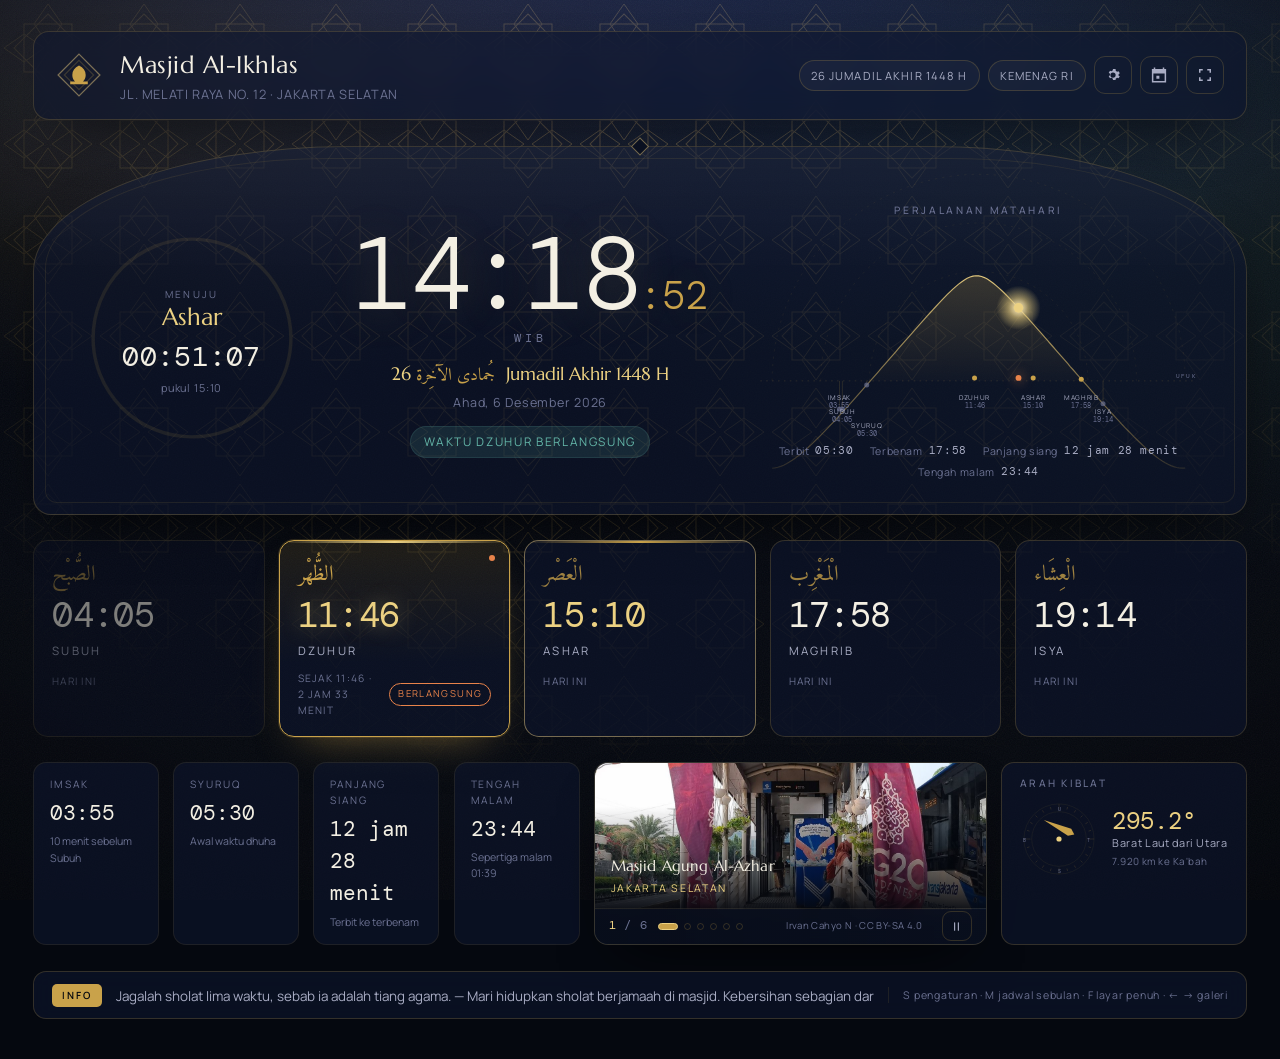
==== index.html @ bfbfed50 "Tambah galeri foto masjid pada dashboard jadwal sholat Galeri slider berjalan sendiri, memakai enam " ====
<!DOCTYPE html>
<html lang="id" data-theme="night">
<head>
<meta charset="UTF-8">
<meta name="viewport" content="width=device-width, initial-scale=1">
<meta name="description" content="Dashboard jadwal sholat masjid dengan hisab astronomi, kalender Hijriah, arah kiblat, dan mode kiosk.">
<meta name="theme-color" content="#080d1c">
<title>Jadwal Sholat — Masjid Al-Ikhlas</title>

<link rel="preconnect" href="https://fonts.googleapis.com">
<link rel="preconnect" href="https://fonts.gstatic.com" crossorigin>
<link href="https://fonts.googleapis.com/css2?family=Marcellus&family=Manrope:wght@300;400;500;600;700&family=DM+Mono:wght@300;400;500&family=Amiri:wght@400;700&display=swap" rel="stylesheet">

<link rel="stylesheet" href="styles.css">
<link rel="icon" href="data:image/svg+xml,%3Csvg xmlns='http://www.w3.org/2000/svg' viewBox='0 0 32 32'%3E%3Ctext y='26' font-size='26'%3E%F0%9F%95%8C%3C/text%3E%3C/svg%3E">
</head>
<body>

<!-- ============================ LATAR: filigri girih ============================ -->
<div class="atmos" aria-hidden="true">
  <svg class="atmos__lattice" xmlns="http://www.w3.org/2000/svg">
    <defs>
      <pattern id="girih" width="96" height="96" patternUnits="userSpaceOnUse">
        <g fill="none" stroke="currentColor" stroke-width="1">
          <rect x="24" y="24" width="48" height="48"/>
          <rect x="24" y="24" width="48" height="48" transform="rotate(45 48 48)"/>
          <path d="M48 4 62 24 48 44 34 24Z"/>
          <path d="M48 52 62 72 48 92 34 72Z"/>
          <path d="M4 48 24 34 44 48 24 62Z"/>
          <path d="M52 48 72 34 92 48 72 62Z"/>
        </g>
      </pattern>
      <radialGradient id="atmosFade" cx="50%" cy="18%" r="72%">
        <stop offset="0%" stop-color="#fff" stop-opacity=".85"/>
        <stop offset="100%" stop-color="#fff" stop-opacity="0"/>
      </radialGradient>
      <mask id="atmosMask">
        <rect width="100%" height="100%" fill="url(#atmosFade)"/>
      </mask>
    </defs>
    <rect width="100%" height="100%" fill="url(#girih)" mask="url(#atmosMask)"/>
  </svg>
  <div class="atmos__aurora"></div>
  <div class="atmos__grain"></div>
  <div class="atmos__vignette"></div>
</div>

<div class="shell">

  <!-- ================================ MASTHEAD ================================ -->
  <header class="masthead reveal" style="--d:0">
    <div class="masthead__mark">
      <svg viewBox="0 0 44 44" class="mark" aria-hidden="true">
        <path class="mark__ring" d="M22 2 42 22 22 42 2 22Z"/>
        <path class="mark__ring mark__ring--in" d="M22 8 36 22 22 36 8 22Z"/>
        <path class="mark__dome" d="M22 13c-4.2 2.1-6.4 5.2-6.4 8.9 0 2.6 1 4.7 2.6 6.3h7.6c1.6-1.6 2.6-3.7 2.6-6.3 0-3.7-2.2-6.8-6.4-8.9Zm-8.4 15.2h16.8v2.6H13.6Z"/>
      </svg>
    </div>
    <div class="masthead__id">
      <h1 class="masthead__name" data-mosque-name>Masjid Al-Ikhlas</h1>
      <p class="masthead__addr" data-mosque-address>Jl. Melati Raya No. 12 · Jakarta Selatan</p>
    </div>
    <div class="masthead__meta">
      <span class="chip chip--soft" data-hijri-chip>—</span>
      <span class="chip chip--soft" data-method-chip>Kemenag RI</span>
      <button class="iconbtn" type="button" data-open-settings title="Pengaturan (S)" aria-label="Buka pengaturan">
        <svg viewBox="0 0 24 24" aria-hidden="true"><path d="M12 15.5A3.5 3.5 0 1 1 15.5 12 3.5 3.5 0 0 1 12 15.5Zm7.4-2.6.1-.9-.1-.9 1.7-1.3-1.7-2.9-2 .8a7.4 7.4 0 0 0-1.6-.9L15.4 4h-3.4l-.4 2.1a7.4 7.4 0 0 0-1.6.9l-2-.8-1.7 2.9L8 10.4l-.1.9.1.9-1.7 1.3 1.7 2.9 2-.8c.5.4 1 .7 1.6.9l.4 2.1h3.4l.4-2.1c.6-.2 1.1-.5 1.6-.9l2 .8 1.7-2.9Z"/></svg>
      </button>
      <button class="iconbtn" type="button" data-open-monthly title="Jadwal sebulan (M)" aria-label="Buka jadwal sebulan">
        <svg viewBox="0 0 24 24" aria-hidden="true"><path d="M7 2v2h10V2h2v2h2.5v18H2.5V4H5V2Zm12.5 8h-15v10h15Zm-11 3h4v4h-4Z"/></svg>
      </button>
      <button class="iconbtn" type="button" data-toggle-fullscreen title="Layar penuh (F)" aria-label="Mode layar penuh">
        <svg viewBox="0 0 24 24" aria-hidden="true"><path d="M4 9V4h5v2H6v3Zm11-5h5v5h-2V6h-3ZM4 15h2v3h3v2H4Zm14 0h2v5h-5v-2h3Z"/></svg>
      </button>
    </div>
  </header>

  <!-- ================================== HERO ================================== -->
  <section class="hero reveal" style="--d:1">
    <div class="mihrab">

      <!-- Kiri: hitung mundur -->
      <div class="hero__count">
        <div class="ring" data-ring-wrap>
          <svg class="ring__svg" viewBox="0 0 200 200" aria-hidden="true">
            <defs>
              <linearGradient id="ringGold" x1="0" y1="0" x2="1" y2="1">
                <stop offset="0%" stop-color="var(--gold-2)"/>
                <stop offset="55%" stop-color="var(--gold-1)"/>
                <stop offset="100%" stop-color="var(--gold-3)"/>
              </linearGradient>
            </defs>
            <circle class="ring__track" cx="100" cy="100" r="86"/>
            <circle class="ring__progress" data-ring cx="100" cy="100" r="86"/>
          </svg>
          <div class="ring__inner">
            <span class="ring__label">Menuju</span>
            <span class="ring__prayer" data-next-name>—</span>
            <span class="ring__count" data-countdown>--:--:--</span>
            <span class="ring__at" data-next-at>pukul --:--</span>
          </div>
        </div>
      </div>

      <!-- Tengah: jam & tanggal -->
      <div class="hero__clock">
        <div class="clock" data-clock>--:--<span class="clock__sec" data-clock-sec>:--</span></div>
        <div class="clock__ampm" data-clock-ampm>WIB</div>
        <div class="dateline">
          <p class="dateline__hijri"><span data-hijri-ar>—</span> <span data-hijri>—</span></p>
          <p class="dateline__greg" data-greg>—</p>
        </div>
        <p class="hero__status" data-status>—</p>
      </div>

      <!-- Kanan: busur matahari -->
      <div class="hero__arc">
        <h2 class="arc__title">Perjalanan Matahari</h2>
        <svg class="arc" viewBox="0 0 620 290" data-arc role="img" aria-label="Busur perjalanan matahari hari ini">
          <defs>
            <linearGradient id="dayFill" x1="0" y1="1" x2="0" y2="0">
              <stop offset="0%" stop-color="var(--gold-1)" stop-opacity=".02"/>
              <stop offset="100%" stop-color="var(--gold-1)" stop-opacity=".22"/>
            </linearGradient>
            <linearGradient id="arcStroke" x1="0" y1="0" x2="1" y2="0">
              <stop offset="0%" stop-color="var(--gold-1)" stop-opacity=".15"/>
              <stop offset="50%" stop-color="var(--gold-2)" stop-opacity=".95"/>
              <stop offset="100%" stop-color="var(--gold-1)" stop-opacity=".15"/>
            </linearGradient>
            <radialGradient id="sunGlow">
              <stop offset="0%" stop-color="#fff6de" stop-opacity="1"/>
              <stop offset="45%" stop-color="var(--gold-2)" stop-opacity=".55"/>
              <stop offset="100%" stop-color="var(--gold-2)" stop-opacity="0"/>
            </radialGradient>
          </defs>

          <!-- cincin bantu langit -->
          <g class="arc__grid">
            <path d="M30 214 A280 280 0 0 1 590 214" />
            <path d="M96 214 A214 214 0 0 1 524 214" />
            <path d="M162 214 A148 148 0 0 1 458 214" />
          </g>

          <!-- bidang siang -->
          <path class="arc__dayarea" data-arc-area d="" />
          <path class="arc__line" data-arc-line d="" />

          <!-- garis ufuk: y=214 harus sama dengan HORIZON di app.js -->
          <line class="arc__horizon" x1="14" y1="214" x2="606" y2="214"/>
          <text class="arc__horizon-label" x="606" y="210" text-anchor="end">UFUK</text>

          <!-- penanda waktu -->
          <g class="arc__marks" data-arc-marks></g>

          <!-- matahari -->
          <g class="arc__sun" data-arc-sun>
            <circle r="30" fill="url(#sunGlow)"/>
            <circle class="arc__sun-core" r="6.5"/>
          </g>
        </svg>
        <div class="arc__legend" data-arc-legend></div>
      </div>
    </div>
  </section>

  <!-- ============================ KARTU WAKTU SHOLAT ============================ -->
  <section class="board reveal" style="--d:2">
    <div class="board__grid" data-cards></div>
  </section>

  <!-- ============================== DERET SEKUNDER ============================== -->
  <section class="strip reveal" style="--d:3">
    <div class="strip__items" data-strip></div>

    <!-- ============================== GALERI SLIDER ============================== -->
    <div class="gallery" data-gallery aria-roledescription="carousel" aria-label="Galeri foto masjid">
      <div class="gallery__viewport" data-gallery-track></div>

      <button class="gal-nav gal-nav--prev" type="button" data-gallery-prev aria-label="Foto sebelumnya">
        <svg viewBox="0 0 24 24" aria-hidden="true"><path d="M15 5 8 12l7 7" fill="none" stroke="currentColor" stroke-width="1.7" stroke-linecap="round" stroke-linejoin="round"/></svg>
      </button>
      <button class="gal-nav gal-nav--next" type="button" data-gallery-next aria-label="Foto berikutnya">
        <svg viewBox="0 0 24 24" aria-hidden="true"><path d="M9 5l7 7-7 7" fill="none" stroke="currentColor" stroke-width="1.7" stroke-linecap="round" stroke-linejoin="round"/></svg>
      </button>

      <div class="gallery__bar">
        <span class="gallery__count"><b data-gallery-index>1</b> / <span data-gallery-total>6</span></span>
        <div class="gallery__dots" data-gallery-dots role="tablist" aria-label="Pilih foto"></div>
        <span class="gallery__credit" data-gallery-credit hidden></span>
        <button class="gal-pause" type="button" data-gallery-toggle aria-label="Jeda tayangan" aria-pressed="false">
          <svg class="gal-pause__pause" viewBox="0 0 24 24" aria-hidden="true"><path d="M9 6v12M15 6v12" fill="none" stroke="currentColor" stroke-width="1.8" stroke-linecap="round"/></svg>
          <svg class="gal-pause__play" viewBox="0 0 24 24" aria-hidden="true"><path d="M8 5.5v13l10-6.5Z" fill="currentColor"/></svg>
        </button>
      </div>
    </div>

    <div class="qibla" data-qibla-card>
      <h2 class="qibla__title">Arah Kiblat</h2>
      <div class="qibla__body">
        <svg class="qibla__dial" viewBox="0 0 120 120" data-qibla-dial role="img" aria-label="Dial arah kiblat">
          <circle class="qibla__ring" cx="60" cy="60" r="54"/>
          <circle class="qibla__ring qibla__ring--in" cx="60" cy="60" r="42"/>
          <g class="qibla__ticks" data-qibla-ticks></g>
          <text class="qibla__n" x="60" y="17">U</text>
          <text class="qibla__s" x="60" y="112">S</text>
          <text class="qibla__w" x="7" y="64">B</text>
          <text class="qibla__e" x="106" y="64">T</text>
          <g class="qibla__needle" data-qibla-needle>
            <path d="M60 16 66 60 60 68 54 60Z"/>
          </g>
          <circle class="qibla__hub" cx="60" cy="60" r="4"/>
        </svg>
        <div class="qibla__read">
          <span class="qibla__deg" data-qibla-deg>—</span>
          <span class="qibla__dir" data-qibla-dir>—</span>
          <span class="qibla__dist" data-qibla-dist>—</span>
        </div>
      </div>
    </div>
  </section>

  <!-- ================================== TICKER ================================== -->
  <footer class="ticker reveal" style="--d:4">
    <div class="ticker__badge" data-ticker-badge>INFO</div>
    <div class="ticker__viewport">
      <div class="ticker__track" data-ticker-track><span data-ticker-text></span></div>
    </div>
    <div class="ticker__hint">S pengaturan · M jadwal sebulan · F layar penuh · ← → galeri</div>
  </footer>
</div>

<!-- ============================ LAPISAN WAKTU ADZAN ============================ -->
<div class="adhan" data-adhan hidden>
  <div class="adhan__card">
    <p class="adhan__kicker">Telah masuk waktu</p>
    <p class="adhan__ar" data-adhan-ar>—</p>
    <p class="adhan__name" data-adhan-name>—</p>
    <p class="adhan__time" data-adhan-time>—</p>
    <p class="adhan__call">Marilah menunaikan sholat</p>
    <button class="btn btn--gold" type="button" data-adhan-close>Sudah siap</button>
  </div>
</div>

<!-- =============================== MODAL PENGATURAN =============================== -->
<div class="modal" data-modal-settings hidden>
  <div class="modal__scrim" data-close-settings></div>
  <div class="modal__panel" role="dialog" aria-modal="true" aria-labelledby="setTitle">
    <header class="modal__head">
      <h2 id="setTitle">Pengaturan Dashboard</h2>
      <button class="iconbtn" type="button" data-close-settings aria-label="Tutup">&times;</button>
    </header>

    <div class="modal__body">
      <fieldset class="field-group">
        <legend>Identitas Masjid</legend>
        <label class="field">
          <span>Nama masjid</span>
          <input type="text" data-in="name" placeholder="Masjid Al-Ikhlas">
        </label>
        <label class="field">
          <span>Alamat / keterangan</span>
          <input type="text" data-in="address" placeholder="Jl. Melati Raya No. 12 · Jakarta Selatan">
        </label>
        <label class="field">
          <span>Teks berjalan</span>
          <textarea data-in="ticker" rows="2" placeholder="Pengumuman untuk jamaah…"></textarea>
        </label>
      </fieldset>

      <fieldset class="field-group">
        <legend>Lokasi &amp; Waktu</legend>
        <label class="field">
          <span>Kota terdekat</span>
          <select data-in="city"></select>
        </label>
        <div class="field-row">
          <label class="field">
            <span>Lintang</span>
            <input type="number" step="0.0001" data-in="lat">
          </label>
          <label class="field">
            <span>Bujur</span>
            <input type="number" step="0.0001" data-in="lng">
          </label>
        </div>
        <div class="field-row">
          <label class="field">
            <span>Zona waktu</span>
            <select data-in="tzMode">
              <option value="auto">Otomatis (perangkat)</option>
              <option value="manual">Manual (UTC)</option>
            </select>
          </label>
          <label class="field">
            <span>UTC offset</span>
            <input type="number" step="0.5" min="-12" max="14" data-in="tzOffset">
          </label>
        </div>
      </fieldset>

      <fieldset class="field-group">
        <legend>Metode Hisab</legend>
        <label class="field">
          <span>Kriteria sudut Subuh / Isya</span>
          <select data-in="method"></select>
        </label>
        <p class="field__note" data-method-note>—</p>
        <div class="field-row">
          <label class="field">
            <span>Mazhab Ashar</span>
            <select data-in="asr">
              <option value="standard">Standar (Syafi'i, Maliki, Hambali)</option>
              <option value="hanafi">Hanafi</option>
            </select>
          </label>
          <label class="field">
            <span>Lintang tinggi</span>
            <select data-in="highLat"></select>
          </label>
        </div>
      </fieldset>

      <fieldset class="field-group">
        <legend>Penyesuaian Ihtiyati (menit)</legend>
        <p class="field__note">Koreksi halus agar cocok dengan jadwal masjid setempat. Boleh minus.</p>
        <div class="tune-grid" data-tune-grid></div>
      </fieldset>

      <fieldset class="field-group">
        <legend>Tampilan</legend>
        <div class="field-row">
          <label class="field">
            <span>Format jam</span>
            <select data-in="clockFormat">
              <option value="24">24 jam</option>
              <option value="12">12 jam</option>
            </select>
          </label>
          <label class="field">
            <span>Nuansa warna</span>
            <select data-in="theme">
              <option value="night">Malam mihrab</option>
              <option value="dawn">Fajar</option>
              <option value="emerald">Zamrud</option>
            </select>
          </label>
        </div>
        <label class="switch">
          <input type="checkbox" data-in="adhanSound">
          <span class="switch__track"><span class="switch__dot"></span></span>
          <span class="switch__text">Bunyi penanda waktu sholat</span>
        </label>
        <label class="switch">
          <input type="checkbox" data-in="adhanOverlay">
          <span class="switch__track"><span class="switch__dot"></span></span>
          <span class="switch__text">Tampilkan layar penuh saat masuk waktu</span>
        </label>
      </fieldset>

      <fieldset class="field-group">
        <legend>Galeri Foto</legend>
        <p class="field__note">Foto berjalan otomatis di bawah jadwal. Isi daftar dengan satu alamat gambar per baris.</p>
        <label class="switch">
          <input type="checkbox" data-in="galleryOn">
          <span class="switch__track"><span class="switch__dot"></span></span>
          <span class="switch__text">Tampilkan galeri foto</span>
        </label>
        <div class="field-row">
          <label class="field">
            <span>Jeda antar foto (detik)</span>
            <input type="number" step="1" min="3" max="120" data-in="galleryInterval">
          </label>
          <label class="field">
            <span>Tinggi galeri</span>
            <select data-in="galleryHeight">
              <option value="compact">Ringkas</option>
              <option value="medium">Sedang</option>
              <option value="tall">Tinggi</option>
            </select>
          </label>
        </div>
        <label class="field">
          <span>Daftar foto (satu alamat per baris)</span>
          <textarea data-in="galleryList" rows="4" spellcheck="false"
                    placeholder="assets/galeri/Masjid_Agung_Al-Azhar_Front.jpg&#10;https://situs-masjid.example/foto/kegiatan.jpg"></textarea>
        </label>
        <p class="field__note" data-gallery-note>—</p>
      </fieldset>
    </div>

    <footer class="modal__foot">
      <button class="btn btn--ghost" type="button" data-reset>Kembalikan bawaan</button>
      <div class="modal__foot-right">
        <button class="btn btn--ghost" type="button" data-close-settings>Batal</button>
        <button class="btn btn--gold" type="button" data-save>Simpan</button>
      </div>
    </footer>
  </div>
</div>

<!-- ============================== MODAL JADWAL SEBULAN ============================== -->
<div class="modal" data-modal-monthly hidden>
  <div class="modal__scrim" data-close-monthly></div>
  <div class="modal__panel modal__panel--wide" role="dialog" aria-modal="true" aria-labelledby="monTitle">
    <header class="modal__head">
      <div>
        <h2 id="monTitle">Jadwal Sebulan</h2>
        <p class="modal__sub" data-monthly-sub>—</p>
      </div>
      <div class="modal__head-right">
        <button class="iconbtn" type="button" data-month-prev aria-label="Bulan sebelumnya">&#8249;</button>
        <button class="iconbtn" type="button" data-month-next aria-label="Bulan berikutnya">&#8250;</button>
        <button class="btn btn--ghost" type="button" data-print>Cetak</button>
        <button class="iconbtn" type="button" data-close-monthly aria-label="Tutup">&times;</button>
      </div>
    </header>
    <div class="modal__body">
      <table class="table">
        <thead>
          <tr>
            <th class="table__date">Tanggal</th>
            <th>Hijriah</th>
            <th>Imsak</th><th>Subuh</th><th>Syuruq</th>
            <th>Dzuhur</th><th>Ashar</th><th>Maghrib</th><th>Isya</th>
          </tr>
        </thead>
        <tbody data-monthly-body></tbody>
      </table>
    </div>
  </div>
</div>

<div class="toast" data-toast hidden></div>

<script src="prayer-times.js"></script>
<script src="app.js"></script>
</body>
</html>
---- styles.css ----
/* ==========================================================================
   Jadwal Sholat Masjid — "Mihrab" dashboard
   Nuansa: malam indigo, filigri girih, bingkai kuningan.
   ========================================================================== */

/* ------------------------------- token & tema ------------------------------ */
/* Nilai warna sesungguhnya ditetapkan per tema di bawah (html[data-theme]). */

html[data-theme="night"] {
  --bg-0: #05080f;
  --bg-1: #0a1020;
  --bg-2: #101a33;
  --bg-3: #16224a;
  --panel: rgba(14, 22, 46, .62);
  --panel-solid: #0c1428;
  --line: rgba(201, 162, 74, .22);
  --line-soft: rgba(201, 162, 74, .11);
  --line-strong: rgba(236, 205, 130, .48);
  --txt-1: #f3efe3;
  --txt-2: #a9adc4;
  --txt-3: #6c7292;
  --gold-1: #c9a24a;
  --gold-2: #ecd182;
  --gold-3: #8d6f2c;
  --accent: #64b6a8;
  --accent-soft: rgba(100, 182, 168, .14);
  --live: #e8834a;
  --shadow: 0 26px 60px -28px rgba(0, 0, 0, .9);
  --lattice-op: .5;
  --aurora: radial-gradient(120% 80% at 50% -10%, rgba(72, 96, 190, .34), transparent 62%),
            radial-gradient(80% 60% at 12% 8%, rgba(201, 162, 74, .12), transparent 60%),
            radial-gradient(90% 70% at 92% 22%, rgba(100, 182, 168, .10), transparent 60%);
}

html[data-theme="dawn"] {
  --bg-0: #f7f1e6;
  --bg-1: #fdf8ef;
  --bg-2: #f3e7d4;
  --bg-3: #eadcc4;
  --panel: rgba(255, 252, 245, .74);
  --panel-solid: #fffaf1;
  --line: rgba(146, 106, 42, .26);
  --line-soft: rgba(146, 106, 42, .14);
  --line-strong: rgba(146, 106, 42, .5);
  --txt-1: #3a2a18;
  --txt-2: #6f5c42;
  --txt-3: #9a866a;
  --gold-1: #a9762a;
  --gold-2: #c99b46;
  --gold-3: #7d5416;
  --accent: #2f7d6d;
  --accent-soft: rgba(47, 125, 109, .12);
  --live: #c2542a;
  --shadow: 0 24px 50px -30px rgba(90, 62, 22, .5);
  --lattice-op: .34;
  --aurora: radial-gradient(120% 80% at 50% -10%, rgba(240, 200, 130, .5), transparent 62%),
            radial-gradient(80% 60% at 10% 6%, rgba(169, 118, 42, .14), transparent 60%),
            radial-gradient(90% 70% at 92% 20%, rgba(47, 125, 109, .10), transparent 60%);
}

html[data-theme="emerald"] {
  --bg-0: #04120e;
  --bg-1: #061a15;
  --bg-2: #0a2620;
  --bg-3: #0f3329;
  --panel: rgba(8, 32, 26, .62);
  --panel-solid: #07211a;
  --line: rgba(200, 168, 90, .24);
  --line-soft: rgba(200, 168, 90, .12);
  --line-strong: rgba(226, 198, 124, .5);
  --txt-1: #eef3e8;
  --txt-2: #a2b8ab;
  --txt-3: #6a8579;
  --gold-1: #c8a85a;
  --gold-2: #e6cb8b;
  --gold-3: #8c7130;
  --accent: #7fc9a6;
  --accent-soft: rgba(127, 201, 166, .14);
  --live: #e0975a;
  --shadow: 0 26px 60px -28px rgba(0, 0, 0, .9);
  --lattice-op: .5;
  --aurora: radial-gradient(120% 80% at 50% -10%, rgba(30, 120, 96, .34), transparent 62%),
            radial-gradient(80% 60% at 12% 8%, rgba(200, 168, 90, .12), transparent 60%),
            radial-gradient(90% 70% at 92% 22%, rgba(127, 201, 166, .10), transparent 60%);
}

:root {
  --display: "Marcellus", "Times New Roman", serif;
  --body: "Manrope", system-ui, sans-serif;
  --mono: "DM Mono", ui-monospace, monospace;
  --arabic: "Amiri", "Traditional Arabic", serif;
  --arch: 26% 26% 18px 18px / 34% 34% 18px 18px;
  --ease: cubic-bezier(.22, .8, .2, 1);
}

/* Atribut presentasi SVG tidak bisa memakai var(); jadi stop gradien
   didefinisikan lewat CSS agar ikut berganti saat tema berubah. */
#ringGold stop:nth-of-type(1) { stop-color: var(--gold-2); }
#ringGold stop:nth-of-type(2) { stop-color: var(--gold-1); }
#ringGold stop:nth-of-type(3) { stop-color: var(--gold-3); }
#dayFill stop:nth-of-type(1) { stop-color: var(--gold-1); stop-opacity: .02; }
#dayFill stop:nth-of-type(2) { stop-color: var(--gold-1); stop-opacity: .22; }
#arcStroke stop:nth-of-type(1) { stop-color: var(--gold-1); stop-opacity: .15; }
#arcStroke stop:nth-of-type(2) { stop-color: var(--gold-2); stop-opacity: .95; }
#arcStroke stop:nth-of-type(3) { stop-color: var(--gold-1); stop-opacity: .15; }
#sunGlow stop:nth-of-type(1) { stop-color: #fff6de; stop-opacity: 1; }
#sunGlow stop:nth-of-type(2) { stop-color: var(--gold-2); stop-opacity: .55; }
#sunGlow stop:nth-of-type(3) { stop-color: var(--gold-2); stop-opacity: 0; }

/* ---------------------------------- dasar --------------------------------- */
*, *::before, *::after { box-sizing: border-box; }

/* Atribut hidden harus mengalahkan display pada .modal/.adhan. */
[hidden] { display: none !important; }

html, body { margin: 0; padding: 0; }

html { -webkit-text-size-adjust: 100%; }

body {
  min-height: 100vh;
  background: var(--bg-0);
  color: var(--txt-1);
  font-family: var(--body);
  font-size: 16px;
  line-height: 1.55;
  overflow-x: hidden;
  transition: background .6s var(--ease), color .6s var(--ease);
}

h1, h2, h3 { margin: 0; font-family: var(--display); font-weight: 400; letter-spacing: .01em; }
p { margin: 0; }
button { font: inherit; color: inherit; cursor: pointer; }
table { border-collapse: collapse; }
::selection { background: var(--gold-1); color: var(--bg-0); }

:focus-visible {
  outline: 2px solid var(--gold-2);
  outline-offset: 3px;
  border-radius: 4px;
}

/* ------------------------------- lapisan latar ------------------------------ */
.atmos { position: fixed; inset: 0; z-index: 0; pointer-events: none; overflow: hidden; }

.atmos__lattice {
  position: absolute; inset: 0; width: 100%; height: 100%;
  color: var(--gold-1);
  opacity: var(--lattice-op);
}

.atmos__aurora { position: absolute; inset: 0; background: var(--aurora); }

.atmos__grain {
  position: absolute; inset: -50%;
  opacity: .055;
  mix-blend-mode: overlay;
  background-image: url("data:image/svg+xml,%3Csvg xmlns='http://www.w3.org/2000/svg' width='180' height='180'%3E%3Cfilter id='n'%3E%3CfeTurbulence type='fractalNoise' baseFrequency='.85' numOctaves='3'/%3E%3C/filter%3E%3Crect width='180' height='180' filter='url(%23n)'/%3E%3C/svg%3E");
  animation: grain 8s steps(6) infinite;
}

.atmos__vignette {
  position: absolute; inset: 0;
  background: radial-gradient(130% 100% at 50% 40%, transparent 42%, rgba(0, 0, 0, .55) 100%);
}
html[data-theme="dawn"] .atmos__vignette {
  background: radial-gradient(130% 100% at 50% 40%, transparent 48%, rgba(120, 88, 40, .16) 100%);
}

@keyframes grain {
  0%, 100% { transform: translate(0, 0); }
  20% { transform: translate(-3%, 2%); }
  40% { transform: translate(2%, -3%); }
  60% { transform: translate(-2%, -2%); }
  80% { transform: translate(3%, 1%); }
}

/* ---------------------------------- kerangka -------------------------------- */
.shell {
  position: relative; z-index: 1;
  max-width: 1440px;
  margin: 0 auto;
  padding: clamp(18px, 2.4vw, 34px) clamp(16px, 2.6vw, 40px) 40px;
  display: flex; flex-direction: column;
  gap: clamp(18px, 2vw, 28px);
}

.reveal {
  opacity: 0;
  animation: rise .85s var(--ease) forwards;
  animation-delay: calc(var(--d, 0) * 110ms + 80ms);
}
@keyframes rise {
  from { opacity: 0; transform: translateY(16px); }
  to { opacity: 1; transform: none; }
}

/* --------------------------------- masthead -------------------------------- */
.masthead {
  display: grid;
  grid-template-columns: auto 1fr auto;
  align-items: center;
  gap: 18px;
  padding: 14px 22px;
  border: 1px solid var(--line);
  border-radius: 16px;
  background: var(--panel);
  backdrop-filter: blur(14px) saturate(1.2);
  box-shadow: var(--shadow);
}

.masthead__mark { display: grid; place-items: center; }

.mark { width: 46px; height: 46px; }
.mark__ring { fill: none; stroke: var(--line-strong); stroke-width: 1.2; }
.mark__ring--in { stroke: var(--line); }
.mark__dome { fill: var(--gold-1); }

.masthead__name {
  font-size: clamp(1.15rem, 1.9vw, 1.6rem);
  letter-spacing: .02em;
}
.masthead__addr {
  font-size: .8rem; color: var(--txt-3);
  letter-spacing: .05em; text-transform: uppercase;
  margin-top: 2px;
}
.masthead__meta { display: flex; align-items: center; gap: 8px; flex-wrap: wrap; justify-content: flex-end; }

.chip {
  font-size: .7rem; letter-spacing: .1em; text-transform: uppercase;
  padding: 6px 11px; border-radius: 999px;
  border: 1px solid var(--line); color: var(--txt-2);
  white-space: nowrap;
}
.chip--soft { background: rgba(255, 255, 255, .03); }
html[data-theme="dawn"] .chip--soft { background: rgba(120, 88, 40, .05); }

.iconbtn {
  width: 38px; height: 38px; display: grid; place-items: center;
  border: 1px solid var(--line); border-radius: 11px;
  background: transparent; color: var(--txt-2);
  transition: color .25s, border-color .25s, background .25s, transform .25s;
}
.iconbtn:hover { color: var(--gold-2); border-color: var(--line-strong); background: rgba(201, 162, 74, .08); transform: translateY(-1px); }
.iconbtn svg { width: 18px; height: 18px; fill: currentColor; }

/* ----------------------------------- hero ---------------------------------- */
.hero { position: relative; }

.mihrab {
  position: relative;
  border: 1px solid var(--line);
  border-radius: var(--arch);
  background:
    linear-gradient(180deg, rgba(255, 255, 255, .035), transparent 34%),
    var(--panel);
  backdrop-filter: blur(16px) saturate(1.25);
  box-shadow: var(--shadow);
  padding: clamp(34px, 4.4vw, 62px) clamp(20px, 3vw, 46px) clamp(26px, 2.6vw, 38px);
  display: grid;
  grid-template-columns: minmax(190px, .78fr) minmax(260px, 1.24fr) minmax(320px, 1.5fr);
  gap: clamp(20px, 2.4vw, 40px);
  align-items: center;
}

/* bingkai dalam: garis lengkung kedua khas mihrab */
.mihrab::before {
  content: "";
  position: absolute; inset: 11px;
  border: 1px solid var(--line-soft);
  border-radius: 24% 24% 12px 12px / 32% 32% 12px 12px;
  pointer-events: none;
}

/* keystone di puncak lengkung */
.mihrab::after {
  content: "";
  position: absolute; top: -7px; left: 50%; transform: translateX(-50%) rotate(45deg);
  width: 13px; height: 13px;
  background: var(--bg-1);
  border: 1px solid var(--line-strong);
}
html[data-theme="dawn"] .mihrab::after { background: var(--bg-1); }

/* ------------------------------- cincin hitung mundur ------------------------ */
.hero__count { display: grid; place-items: center; }

.ring { position: relative; width: min(230px, 100%); aspect-ratio: 1; }

.ring__svg { width: 100%; height: 100%; transform: rotate(-90deg); }

.ring__track { fill: none; stroke: var(--line-soft); stroke-width: 3; }

.ring__progress {
  fill: none;
  stroke: url(#ringGold);
  stroke-width: 4;
  stroke-linecap: round;
  stroke-dasharray: 540.35;
  stroke-dashoffset: 540.35;
  filter: drop-shadow(0 0 7px rgba(201, 162, 74, .5));
  transition: stroke-dashoffset .9s var(--ease);
}

.ring__inner {
  position: absolute; inset: 0;
  display: flex; flex-direction: column; align-items: center; justify-content: center;
  gap: 1px; text-align: center; padding: 26%;
}
.ring__label {
  font-size: .62rem; letter-spacing: .22em; text-transform: uppercase; color: var(--txt-3);
}
.ring__prayer {
  font-family: var(--display);
  font-size: clamp(1.15rem, 1.9vw, 1.5rem);
  color: var(--gold-2);
  line-height: 1.15;
}
.ring__count {
  font-family: var(--mono);
  font-size: clamp(1.3rem, 2.3vw, 1.75rem);
  font-variant-numeric: tabular-nums;
  letter-spacing: .01em;
  margin-top: 3px;
}
.ring__at { font-size: .68rem; color: var(--txt-3); letter-spacing: .08em; }

/* --------------------------------- jam besar -------------------------------- */
.hero__clock { text-align: center; }

.clock {
  font-family: var(--mono);
  font-weight: 300;
  font-size: clamp(3.1rem, 8.2vw, 6.4rem);
  line-height: .96;
  letter-spacing: -.035em;
  font-variant-numeric: tabular-nums;
  text-shadow: 0 0 44px rgba(201, 162, 74, .22);
}
.clock__sec { font-size: .38em; color: var(--gold-1); letter-spacing: 0; }
.clock__ampm {
  font-family: var(--mono);
  font-size: .72rem; letter-spacing: .34em; text-transform: uppercase;
  color: var(--txt-3); margin-top: 6px;
}

.dateline { margin-top: 14px; }
.dateline__hijri {
  font-family: var(--display);
  font-size: clamp(.92rem, 1.5vw, 1.1rem);
  color: var(--gold-2);
}
.dateline__hijri span[data-hijri-ar] {
  font-family: var(--arabic);
  color: var(--gold-1);
  margin-right: 6px;
}
.dateline__greg { font-size: .78rem; color: var(--txt-3); letter-spacing: .06em; margin-top: 3px; }

.hero__status {
  display: inline-block;
  margin-top: 14px;
  font-size: .74rem; letter-spacing: .14em; text-transform: uppercase;
  color: var(--accent);
  border: 1px solid var(--accent-soft);
  background: var(--accent-soft);
  padding: 6px 13px; border-radius: 999px;
}

/* -------------------------------- busur matahari ---------------------------- */
.hero__arc { min-width: 0; }

.arc__title {
  font-size: .64rem; letter-spacing: .26em; text-transform: uppercase;
  color: var(--txt-3); font-family: var(--body); font-weight: 500;
  text-align: center; margin-bottom: 4px;
}

.arc { width: 100%; height: auto; display: block; overflow: visible; }

.arc__grid path { fill: none; stroke: var(--line-soft); stroke-width: 1; stroke-dasharray: 3 7; }

.arc__dayarea { fill: url(#dayFill); stroke: none; }
.arc__line { fill: none; stroke: url(#arcStroke); stroke-width: 1.6; }

.arc__horizon { stroke: var(--line); stroke-width: 1; stroke-dasharray: 2 6; }
.arc__horizon-label {
  fill: var(--txt-3); font-family: var(--mono); font-size: 8px; letter-spacing: .22em;
}

.arc__sun-core { fill: var(--gold-2); filter: drop-shadow(0 0 6px rgba(236, 209, 130, .95)); }
.arc__sun { transition: transform .9s var(--ease); }

.arc-mark__dot { fill: var(--gold-1); }
.arc-mark__dot--below { fill: var(--txt-3); opacity: .7; }
.arc-mark__stem { stroke: var(--line); stroke-width: 1; }
.arc-mark__label {
  fill: var(--txt-2); font-family: var(--body); font-size: 9px;
  letter-spacing: .1em; text-transform: uppercase;
}
.arc-mark__time { fill: var(--txt-3); font-family: var(--mono); font-size: 9px; }
.arc-mark--now .arc-mark__dot { fill: var(--live); }
.arc-mark--now .arc-mark__label { fill: var(--live); }

.arc__legend {
  display: flex; flex-wrap: wrap; justify-content: center;
  gap: 5px 16px; margin-top: 6px;
}
.arc__legend span {
  font-size: .66rem; color: var(--txt-3); letter-spacing: .06em;
  display: inline-flex; align-items: center; gap: 6px;
}
.arc__legend b {
  font-family: var(--mono); font-weight: 400; color: var(--txt-2);
}

/* ------------------------------ kartu waktu sholat -------------------------- */
.board__grid {
  display: grid;
  grid-template-columns: repeat(5, 1fr);
  gap: clamp(10px, 1.1vw, 16px);
}

.card {
  position: relative;
  overflow: hidden;
  border: 1px solid var(--line);
  border-radius: 15px;
  background: var(--panel);
  backdrop-filter: blur(12px);
  padding: 20px 18px 17px;
  display: flex; flex-direction: column; gap: 9px;
  transition: transform .35s var(--ease), border-color .35s, box-shadow .35s, background .35s;
}
.card::before {
  content: "";
  position: absolute; top: 0; left: 0; right: 0; height: 2px;
  background: linear-gradient(90deg, transparent, var(--gold-1), transparent);
  transform: scaleX(0); transform-origin: center;
  transition: transform .5s var(--ease);
}
.card:hover { transform: translateY(-3px); border-color: var(--line-strong); }

.card__arabic {
  font-family: var(--arabic);
  font-size: 1.35rem; color: var(--gold-1); opacity: .78;
  line-height: 1.3;
}
.card__time {
  font-family: var(--mono);
  font-size: clamp(1.6rem, 2.7vw, 2.3rem);
  font-variant-numeric: tabular-nums;
  letter-spacing: -.02em; line-height: 1;
}
.card__name {
  font-size: .72rem; letter-spacing: .19em; text-transform: uppercase;
  color: var(--txt-2);
}
.card__foot {
  display: flex; align-items: center; justify-content: space-between;
  gap: 8px; margin-top: 2px;
  font-size: .64rem; letter-spacing: .12em; text-transform: uppercase;
  color: var(--txt-3);
}
.card__tag {
  border: 1px solid currentColor; border-radius: 999px;
  padding: 3px 8px; font-size: .6rem; letter-spacing: .14em;
  opacity: 0; transition: opacity .35s;
}

.card--past { opacity: .5; }
.card--next { border-color: var(--line-strong); }
.card--next::before { transform: scaleX(1); }
.card--next .card__time { color: var(--gold-2); }

.card--now {
  border-color: var(--gold-1);
  background: linear-gradient(180deg, rgba(201, 162, 74, .13), var(--panel) 62%);
  box-shadow: 0 0 0 1px rgba(201, 162, 74, .18), 0 18px 42px -24px rgba(201, 162, 74, .6);
}
.card--now::before { transform: scaleX(1); background: linear-gradient(90deg, transparent, var(--gold-2), transparent); }
.card--now .card__tag { opacity: 1; color: var(--live); }
.card--now .card__time { color: var(--gold-2); text-shadow: 0 0 22px rgba(236, 209, 130, .4); }
.card--now .card__arabic { opacity: 1; }

.card--jumuah .card__name { color: var(--gold-1); }

/* pulsing penanda waktu berjalan */
.card--now::after {
  content: "";
  position: absolute; top: 14px; right: 14px;
  width: 6px; height: 6px; border-radius: 50%;
  background: var(--live);
  box-shadow: 0 0 0 0 rgba(232, 131, 74, .7);
  animation: pulse 2.2s infinite;
}
@keyframes pulse {
  70% { box-shadow: 0 0 0 11px rgba(232, 131, 74, 0); }
  100% { box-shadow: 0 0 0 0 rgba(232, 131, 74, 0); }
}

/* ---------------------------------- deret sekunder ------------------------- */
.strip {
  display: grid;
  /* baris 1: jadwal sekunder | galeri | kiblat
     baris 2: jadwal sekunder (melebar) bila galeri disembunyikan */
  grid-template-columns: minmax(0, 1fr) minmax(280px, .72fr) auto;
  gap: clamp(10px, 1.1vw, 16px);
  align-items: stretch;
}

.strip__items {
  display: grid;
  grid-template-columns: repeat(4, 1fr);
  gap: clamp(10px, 1.1vw, 16px);
}

.mini {
  border: 1px solid var(--line-soft);
  border-radius: 13px;
  background: var(--panel);
  backdrop-filter: blur(10px);
  padding: 14px 16px;
  display: flex; flex-direction: column; gap: 4px;
  transition: border-color .3s, transform .3s var(--ease);
}
.mini:hover { border-color: var(--line); transform: translateY(-2px); }
.mini__label {
  font-size: .64rem; letter-spacing: .18em; text-transform: uppercase; color: var(--txt-3);
}
.mini__time {
  font-family: var(--mono); font-size: 1.3rem;
  font-variant-numeric: tabular-nums; color: var(--txt-1);
}
.mini__hint { font-size: .66rem; color: var(--txt-3); }

/* --------------------------------- galeri foto ------------------------------ */
/* Galeri duduk di dalam baris "strip", jadi tingginya ikut menentukan tinggi
   baris itu. Bawaan (ringkas) sengaja disamakan dengan kartu sekunder agar
   tidak menambah tinggi halaman pada monitor masjid 1080p. */
.gallery {
  position: relative;
  min-height: 148px;
  border: 1px solid var(--line);
  border-radius: 14px;
  overflow: hidden;
  background: var(--panel-solid);
  box-shadow: var(--shadow);
  opacity: 0;
  transition: opacity .5s var(--ease);
}
.gallery.is-ready { opacity: 1; }
.gallery[hidden] { display: none; }

/* Pilihan tinggi dari pengaturan. */
.gallery[data-height="compact"] { min-height: 148px; }
.gallery[data-height="medium"] { min-height: clamp(190px, 19vw, 240px); }
.gallery[data-height="tall"] { min-height: clamp(240px, 25vw, 320px); }

.gallery__viewport {
  position: absolute;
  inset: 0 0 36px 0;
}

.gal-slide {
  position: absolute;
  inset: 0;
  margin: 0;
  opacity: 0;
  transition: opacity .85s var(--ease);
  will-change: opacity;
}
.gal-slide.is-active { opacity: 1; }

.gal-slide__img {
  width: 100%; height: 100%;
  object-fit: cover;
  display: block;
  transform: scale(1.02);
  /* Gerak halus "Ken Burns"; dinonaktifkan bila pengguna minta gerak minimal. */
  animation: kenburns 20s ease-in-out infinite alternate;
}
@keyframes kenburns {
  from { transform: scale(1.02) translate3d(0, 0, 0); }
  to { transform: scale(1.11) translate3d(1.4%, -1.2%, 0); }
}

.gal-slide__shade {
  position: absolute; inset: 0;
  background: linear-gradient(to top, rgba(4, 7, 14, .92) 0%, rgba(4, 7, 14, .3) 38%, transparent 70%);
  pointer-events: none;
}

.gal-slide__cap {
  position: absolute;
  left: 16px; right: 64px; bottom: 12px;
  display: flex; flex-direction: column; gap: 2px;
  pointer-events: none;
}
.gal-slide__title {
  font-family: var(--display);
  font-size: clamp(.95rem, 1.15vw, 1.15rem);
  color: var(--txt-1);
  letter-spacing: .01em;
}
.gal-slide__where {
  font-size: .66rem; letter-spacing: .16em; text-transform: uppercase; color: var(--gold-2);
}

/* Tombol geser */
.gal-nav {
  position: absolute;
  top: calc((100% - 36px) / 2);
  transform: translateY(-50%);
  width: 34px; height: 34px;
  display: grid; place-items: center;
  border: 1px solid var(--line);
  border-radius: 50%;
  background: rgba(6, 10, 20, .55);
  backdrop-filter: blur(6px);
  color: var(--txt-1);
  opacity: 0;
  transition: opacity .3s var(--ease), color .25s, border-color .25s, background .25s;
  z-index: 3;
}
.gal-nav svg { width: 17px; height: 17px; }
.gal-nav:hover { color: var(--gold-2); border-color: var(--line-strong); background: rgba(201, 162, 74, .16); }
.gal-nav--prev { left: 12px; }
.gal-nav--next { right: 12px; }
.gallery:hover .gal-nav,
.gallery:focus-within .gal-nav { opacity: 1; }
@media (hover: none) { .gal-nav { opacity: 1; } }

/* Bilah bawah: penghitung, titik, kredit, tombol jeda */
.gallery__bar {
  position: absolute;
  left: 0; right: 0; bottom: 0;
  height: 36px;
  display: flex; align-items: center; gap: 10px;
  padding: 0 14px;
  border-top: 1px solid var(--line-soft);
  background: linear-gradient(to right, rgba(8, 13, 26, .94), rgba(8, 13, 26, .78));
  backdrop-filter: blur(8px);
  z-index: 3;
}
html[data-theme="dawn"] .gallery__bar {
  background: linear-gradient(to right, rgba(247, 241, 230, .95), rgba(247, 241, 230, .8));
}

.gallery__count {
  font-family: var(--mono); font-size: .72rem; color: var(--txt-3);
  letter-spacing: .08em; flex: none;
}
.gallery__count b { color: var(--gold-2); font-weight: 400; }

.gallery__dots { display: flex; align-items: center; gap: 6px; }
.gal-dot {
  width: 7px; height: 7px; padding: 0;
  border: 1px solid var(--line); border-radius: 999px;
  background: transparent;
  transition: width .3s var(--ease), background .3s, border-color .3s;
}
.gal-dot:hover { border-color: var(--line-strong); }
.gal-dot.is-active {
  width: 20px;
  background: var(--gold-1);
  border-color: var(--gold-2);
}

.gallery__credit {
  margin-left: auto;
  font-size: .6rem; color: var(--txt-3);
  letter-spacing: .04em;
  white-space: nowrap; overflow: hidden; text-overflow: ellipsis;
  max-width: 40%;
}
.gallery__credit[hidden] { display: none; }

.gal-pause {
  width: 30px; height: 30px; flex: none;
  display: grid; place-items: center;
  margin-left: auto;
  border: 1px solid var(--line); border-radius: 9px;
  background: transparent; color: var(--txt-2);
  transition: color .25s, border-color .25s, background .25s;
}
.gal-pause:hover { color: var(--gold-2); border-color: var(--line-strong); background: rgba(201, 162, 74, .1); }
.gal-pause svg { width: 15px; height: 15px; grid-area: 1 / 1; }
.gal-pause__play { display: none; }
.gal-pause[aria-pressed="true"] .gal-pause__pause { display: none; }
.gal-pause[aria-pressed="true"] .gal-pause__play { display: block; }

/* Bila kredit tampil, tombol jeda tidak lagi butuh margin-left:auto berlebih. */
.gallery__credit:not([hidden]) + .gal-pause { margin-left: 10px; }

/* ----------------------------------- kiblat -------------------------------- */
.qibla {
  border: 1px solid var(--line);
  border-radius: 13px;
  background: var(--panel);
  backdrop-filter: blur(10px);
  padding: 13px 18px;
  display: flex; flex-direction: column; gap: 8px;
  min-width: 232px;
}
.qibla__title {
  font-size: .64rem; letter-spacing: .22em; text-transform: uppercase;
  color: var(--txt-3); font-family: var(--body); font-weight: 500;
}
.qibla__body { display: flex; align-items: center; gap: 14px; }

.qibla__dial { width: 78px; height: 78px; flex: none; }
.qibla__ring { fill: none; stroke: var(--line-soft); stroke-width: 1; }
.qibla__ring--in { stroke: var(--line-soft); }
.qibla__ticks line { stroke: var(--line); stroke-width: 1; }
.qibla__n, .qibla__s, .qibla__w, .qibla__e {
  fill: var(--txt-3); font-family: var(--mono); font-size: 8px; text-anchor: middle;
}
.qibla__needle path { fill: var(--gold-1); }
.qibla__hub { fill: var(--gold-2); }
.qibla__needle { transform-box: fill-box; transform-origin: center; transition: transform .8s var(--ease); }

.qibla__read { display: flex; flex-direction: column; gap: 2px; min-width: 0; }
.qibla__deg {
  font-family: var(--mono); font-size: 1.5rem; color: var(--gold-2);
  font-variant-numeric: tabular-nums; line-height: 1;
}
.qibla__dir { font-size: .68rem; color: var(--txt-2); letter-spacing: .06em; }
.qibla__dist { font-size: .62rem; color: var(--txt-3); letter-spacing: .05em; }

/* ---------------------------------- ticker --------------------------------- */
.ticker {
  display: grid;
  grid-template-columns: auto 1fr auto;
  align-items: center; gap: 14px;
  border: 1px solid var(--line);
  border-radius: 13px;
  background: var(--panel);
  backdrop-filter: blur(10px);
  padding: 11px 18px;
  overflow: hidden;
}
.ticker__badge {
  font-size: .62rem; letter-spacing: .2em; text-transform: uppercase;
  color: var(--bg-0); background: var(--gold-1);
  padding: 4px 10px; border-radius: 5px; font-weight: 600;
  white-space: nowrap;
}
.ticker__viewport { overflow: hidden; position: relative; }
.ticker__track {
  display: inline-flex; white-space: nowrap;
  animation: slide 34s linear infinite;
  will-change: transform;
}
.ticker__track:hover { animation-play-state: paused; }
@keyframes slide {
  from { transform: translateX(100%); }
  to { transform: translateX(-100%); }
}
.ticker__track span { font-size: .84rem; color: var(--txt-2); }
.ticker__hint {
  font-size: .66rem; color: var(--txt-3); letter-spacing: .07em;
  white-space: nowrap; border-left: 1px solid var(--line-soft); padding-left: 14px;
}

/* ------------------------------ lapisan adzan ------------------------------ */
.adhan {
  position: fixed; inset: 0; z-index: 60;
  display: grid; place-items: center;
  background: radial-gradient(90% 70% at 50% 45%, rgba(201, 162, 74, .2), rgba(3, 6, 12, .93) 68%);
  backdrop-filter: blur(9px);
  animation: fade .5s var(--ease);
}
@keyframes fade { from { opacity: 0; } to { opacity: 1; } }

.adhan__card {
  text-align: center;
  padding: clamp(30px, 5vw, 60px) clamp(28px, 6vw, 76px);
  border: 1px solid var(--line-strong);
  border-radius: var(--arch);
  background: linear-gradient(180deg, rgba(255, 255, 255, .05), transparent 40%), var(--panel-solid);
  box-shadow: 0 40px 100px -40px rgba(0, 0, 0, .95);
  display: flex; flex-direction: column; align-items: center; gap: 8px;
  animation: archIn .75s var(--ease);
}
@keyframes archIn {
  from { opacity: 0; transform: translateY(24px) scale(.97); }
  to { opacity: 1; transform: none; }
}
.adhan__kicker {
  font-size: .68rem; letter-spacing: .3em; text-transform: uppercase; color: var(--txt-3);
}
.adhan__ar {
  font-family: var(--arabic); font-size: clamp(1.6rem, 4vw, 2.6rem);
  color: var(--gold-2); line-height: 1.5;
}
.adhan__name {
  font-family: var(--display); font-size: clamp(1.9rem, 5vw, 3.2rem);
  color: var(--txt-1); line-height: 1.1;
}
.adhan__time {
  font-family: var(--mono); font-size: clamp(1.6rem, 4vw, 2.4rem);
  color: var(--gold-1); font-variant-numeric: tabular-nums;
}
.adhan__call { font-size: .84rem; color: var(--txt-2); letter-spacing: .06em; margin-top: 4px; }
.adhan .btn { margin-top: 18px; }

/* ---------------------------------- tombol --------------------------------- */
.btn {
  border: 1px solid var(--line);
  border-radius: 11px;
  background: transparent;
  padding: 10px 20px;
  font-size: .78rem; letter-spacing: .12em; text-transform: uppercase;
  transition: background .25s, border-color .25s, color .25s, transform .25s;
}
.btn:hover { transform: translateY(-1px); }
.btn--gold {
  background: linear-gradient(180deg, var(--gold-2), var(--gold-1));
  color: #1a1206; border-color: transparent; font-weight: 700;
}
.btn--gold:hover { box-shadow: 0 12px 28px -12px rgba(201, 162, 74, .85); }
.btn--ghost { color: var(--txt-2); }
.btn--ghost:hover { color: var(--gold-2); border-color: var(--line-strong); }

/* ---------------------------------- modal ---------------------------------- */
.modal { position: fixed; inset: 0; z-index: 70; display: grid; place-items: center; padding: 18px; }
.modal__scrim {
  position: absolute; inset: 0;
  background: rgba(3, 6, 12, .74);
  backdrop-filter: blur(7px);
  animation: fade .35s var(--ease);
}
.modal__panel {
  position: relative;
  width: min(720px, 100%);
  max-height: min(90vh, 900px);
  display: flex; flex-direction: column;
  border: 1px solid var(--line);
  border-radius: 20px;
  background: var(--panel-solid);
  box-shadow: 0 40px 100px -40px rgba(0, 0, 0, .95);
  overflow: hidden;
  animation: archIn .5s var(--ease);
}
.modal__panel--wide { width: min(1080px, 100%); }

.modal__head {
  display: flex; align-items: center; justify-content: space-between; gap: 16px;
  padding: 20px 24px;
  border-bottom: 1px solid var(--line-soft);
}
.modal__head h2 { font-size: 1.3rem; }
.modal__sub { font-size: .76rem; color: var(--txt-3); margin-top: 3px; letter-spacing: .05em; }
.modal__head-right { display: flex; align-items: center; gap: 8px; }

.modal__body { padding: 22px 24px; overflow-y: auto; }
.modal__foot {
  display: flex; align-items: center; justify-content: space-between; gap: 12px;
  padding: 16px 24px;
  border-top: 1px solid var(--line-soft);
  background: rgba(0, 0, 0, .16);
}
html[data-theme="dawn"] .modal__foot { background: rgba(120, 88, 40, .05); }
.modal__foot-right { display: flex; gap: 10px; }

.field-group {
  border: 1px solid var(--line-soft);
  border-radius: 14px;
  padding: 18px;
  margin: 0 0 18px;
  display: flex; flex-direction: column; gap: 13px;
}
.field-group:last-child { margin-bottom: 0; }
.field-group legend {
  font-size: .66rem; letter-spacing: .2em; text-transform: uppercase;
  color: var(--gold-1); padding: 0 8px;
}

.field { display: flex; flex-direction: column; gap: 6px; }
.field > span { font-size: .72rem; color: var(--txt-2); letter-spacing: .06em; }
.field input, .field select, .field textarea {
  font: inherit; font-size: .88rem;
  color: var(--txt-1);
  background: rgba(0, 0, 0, .26);
  border: 1px solid var(--line-soft);
  border-radius: 10px;
  padding: 10px 12px;
  width: 100%;
  transition: border-color .25s, background .25s;
}
html[data-theme="dawn"] .field input,
html[data-theme="dawn"] .field select,
html[data-theme="dawn"] .field textarea { background: rgba(255, 255, 255, .7); }
.field input:focus, .field select:focus, .field textarea:focus {
  border-color: var(--line-strong); outline: none;
}
.field select { appearance: none; cursor: pointer; }
.field textarea { resize: vertical; }
.field-row { display: grid; grid-template-columns: 1fr 1fr; gap: 13px; }
.field__note { font-size: .72rem; color: var(--txt-3); line-height: 1.5; margin-top: -4px; }

.tune-grid { display: grid; grid-template-columns: repeat(auto-fit, minmax(104px, 1fr)); gap: 10px; }
.tune-grid .field > span { font-size: .68rem; }

.switch { display: flex; align-items: center; gap: 12px; cursor: pointer; }
.switch input { position: absolute; opacity: 0; width: 0; height: 0; }
.switch__track {
  width: 42px; height: 23px; border-radius: 999px; flex: none;
  background: rgba(0, 0, 0, .34);
  border: 1px solid var(--line-soft);
  position: relative; transition: background .3s, border-color .3s;
}
.switch__dot {
  position: absolute; top: 2px; left: 2px;
  width: 17px; height: 17px; border-radius: 50%;
  background: var(--txt-3);
  transition: transform .3s var(--ease), background .3s;
}
.switch input:checked + .switch__track { background: rgba(201, 162, 74, .28); border-color: var(--line-strong); }
.switch input:checked + .switch__track .switch__dot { transform: translateX(19px); background: var(--gold-2); }
.switch__text { font-size: .8rem; color: var(--txt-2); }

/* ---------------------------------- tabel ---------------------------------- */
.table { width: 100%; font-size: .84rem; }
.table th, .table td { padding: 9px 10px; text-align: right; white-space: nowrap; }
.table thead th {
  position: sticky; top: 0;
  background: var(--panel-solid);
  font-size: .64rem; letter-spacing: .16em; text-transform: uppercase;
  color: var(--gold-1); font-weight: 500;
  border-bottom: 1px solid var(--line);
  z-index: 2;
}
.table__date { text-align: left; }
.table tbody tr { border-bottom: 1px solid var(--line-soft); transition: background .2s; }
.table tbody tr:hover { background: rgba(201, 162, 74, .07); }
.table tbody td:first-child { text-align: left; }
.table tbody td:nth-child(2) { text-align: left; color: var(--txt-3); font-size: .78rem; }
.table .num { font-family: var(--mono); font-variant-numeric: tabular-nums; }
.table tr.is-today {
  background: rgba(201, 162, 74, .13);
  box-shadow: inset 3px 0 0 var(--gold-1);
}
.table tr.is-today td { color: var(--gold-2); font-weight: 500; }
.table tr.is-friday td:first-child { color: var(--gold-1); }
.table .hl { color: var(--txt-1); }
.table .dim { color: var(--txt-3); }

/* ---------------------------------- toast ---------------------------------- */
.toast {
  position: fixed; left: 50%; bottom: 30px; transform: translateX(-50%);
  z-index: 90;
  background: var(--panel-solid);
  border: 1px solid var(--line-strong);
  border-radius: 11px;
  padding: 11px 20px;
  font-size: .8rem; color: var(--txt-1);
  box-shadow: var(--shadow);
  animation: archIn .4s var(--ease);
}

/* --------------------------------- kiosk mode ------------------------------- */
body.is-kiosk .shell { padding-top: 14px; }
body.is-kiosk .ticker__hint { display: none; }
body.is-kiosk .masthead { padding: 8px 18px; }
body.is-kiosk .mark { width: 36px; height: 36px; }
body.is-kiosk .card { padding: 15px 15px 13px; }
body.is-kiosk .hero__status { display: none; }

/* ---------------------------------- responsif ------------------------------ */
@media (max-width: 1180px) {
  .mihrab {
    grid-template-columns: minmax(170px, .8fr) minmax(240px, 1.2fr);
    grid-template-areas: "count clock" "arc arc";
    row-gap: 30px;
  }
  .hero__count { grid-area: count; }
  .hero__clock { grid-area: clock; }
  .hero__arc { grid-area: arc; }
  /* Galeri turun ke barisnya sendiri di samping kiblat. */
  .strip { grid-template-columns: minmax(0, 1fr) auto; }
  .strip > .gallery { grid-column: 1 / -1; grid-row: 2; }
  .strip > .qibla { grid-row: 1; grid-column: 2; }
  .strip__items { grid-row: 1; grid-column: 1; }
}

@media (max-width: 900px) {
  .board__grid { grid-template-columns: repeat(3, 1fr); }
  .strip { grid-template-columns: 1fr; }
  .strip__items { grid-template-columns: repeat(2, 1fr); }
  .qibla { flex-direction: row; align-items: center; justify-content: space-between; }
  /* Batalkan penempatan kolom dari breakpoint 1180px, jika tidak kiblat
     membuat kolom implisit yang menghimpit galeri. */
  .strip > .gallery,
  .strip > .qibla,
  .strip__items { grid-column: auto; grid-row: auto; }
  .gallery { min-height: 150px; }
  .gallery__credit { display: none; }
  .gal-slide__cap { right: 52px; }
}

@media (max-width: 700px) {
  .masthead { grid-template-columns: auto 1fr; row-gap: 12px; }
  .masthead__meta { grid-column: 1 / -1; justify-content: flex-start; }
  .mihrab {
    grid-template-columns: 1fr;
    grid-template-areas: "clock" "count" "arc";
    border-radius: 20% 20% 16px 16px / 9% 9% 16px 16px;
    padding-top: 40px;
  }
  .mihrab::before { border-radius: 19% 19% 11px 11px / 8.5% 8.5% 11px 11px; }
  .board__grid { grid-template-columns: repeat(2, 1fr); }
  .field-row { grid-template-columns: 1fr; }
  .ticker { grid-template-columns: auto 1fr; }
  .ticker__hint { display: none; }
  .modal__foot { flex-direction: column-reverse; align-items: stretch; }
  .modal__foot-right { justify-content: stretch; }
  .modal__foot-right .btn { flex: 1; }
}

@media (max-width: 430px) {
  .board__grid { grid-template-columns: 1fr; }
  .strip__items { grid-template-columns: 1fr; }
  .clock { font-size: 3.4rem; }
  .gallery__count { display: none; }
  .gal-slide__cap { left: 12px; right: 46px; bottom: 8px; }
  .gal-slide__where { display: none; }
}

/* ------------------------------- aksesibilitas ----------------------------- */
@media (prefers-reduced-motion: reduce) {
  *, *::before, *::after {
    animation-duration: .01ms !important;
    animation-iteration-count: 1 !important;
    transition-duration: .01ms !important;
  }
  .reveal { opacity: 1; }
  /* Tanpa animasi latar, jadi sediakan pembeda visual antar slide. */
  .gal-slide.is-active { opacity: 1; }
  .gal-slide__shade { background: linear-gradient(to top, rgba(4, 7, 14, .95) 0%, rgba(4, 7, 14, .45) 45%, rgba(4, 7, 14, .18) 100%); }
}

@media (prefers-contrast: more) {
  :root { --line: rgba(201, 162, 74, .5); --line-soft: rgba(201, 162, 74, .3); }
  .card--past { opacity: .78; }
}

/* ---------------------------------- cetak ---------------------------------- */
@media print {
  .atmos, .masthead__meta, .ticker, .adhan, .modal__foot, .iconbtn, .btn, .gallery { display: none !important; }
  body { background: #fff; color: #000; }
  .modal { position: static; display: block; padding: 0; }
  .modal__scrim { display: none; }
  .modal__panel { max-height: none; border: none; box-shadow: none; width: 100%; }
  .modal__body { overflow: visible; padding: 0; }
  .table { font-size: 10pt; }
  .table thead th { position: static; color: #000; background: #fff; }
  .table tbody td, .table tr.is-today td { color: #000; }
  .table tr.is-today { background: #eee; box-shadow: none; }
  .table__date { width: 22%; }
}
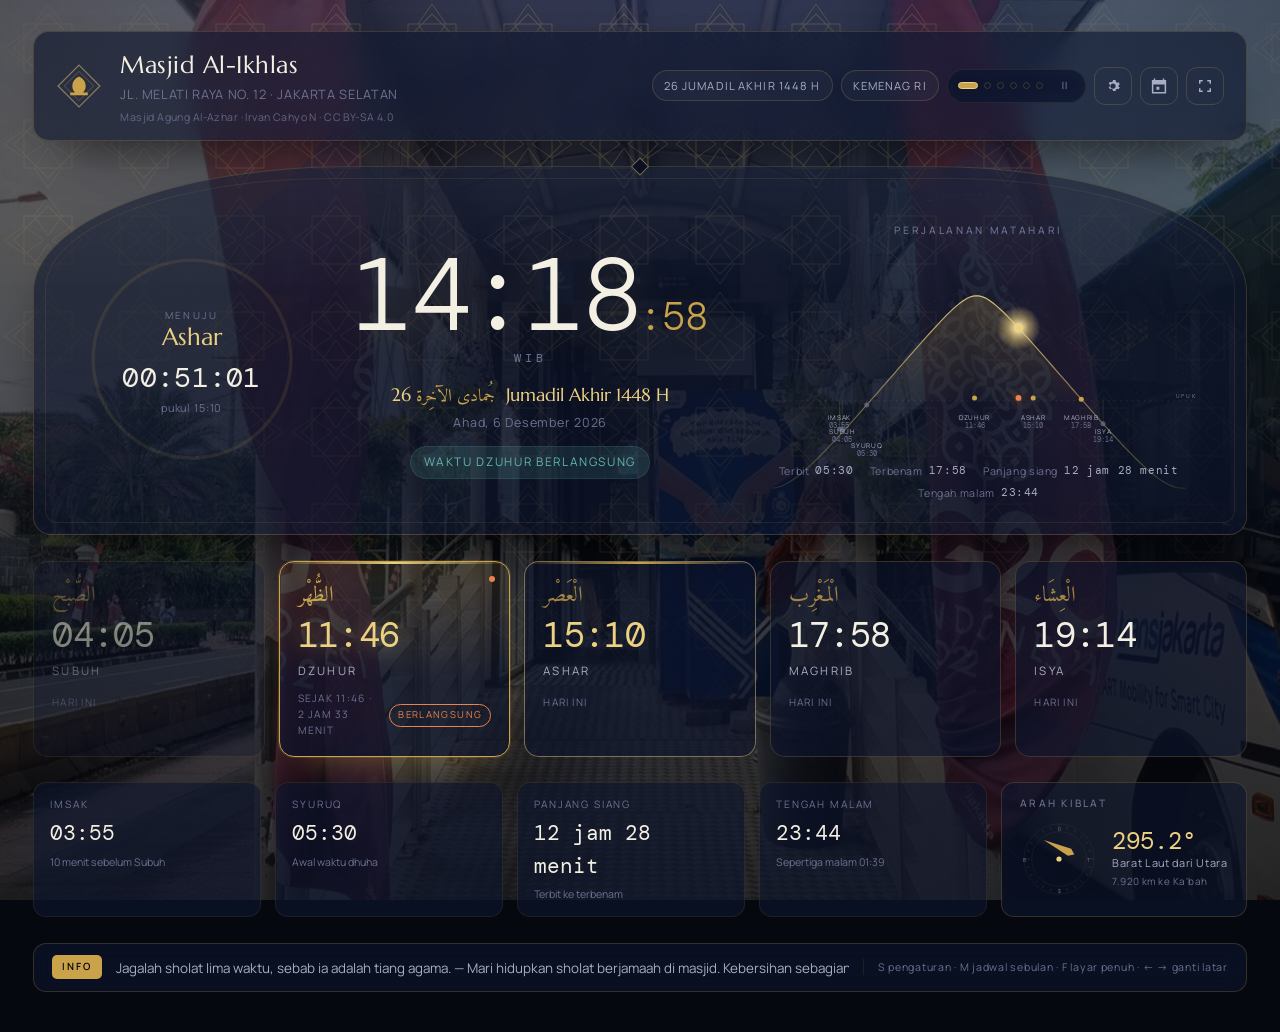
==== commit 8ee72aa3: "Ubah galeri foto menjadi latar layar penuh yang berganti sendiri Galeri sebelumnya berupa panel di b" ====
--- a/index.html
+++ b/index.html
@@ -16,8 +16,10 @@
 </head>
 <body>
 
-<!-- ============================ LATAR: filigri girih ============================ -->
+<!-- ================= LATAR: foto masjid + filigri girih ================= -->
 <div class="atmos" aria-hidden="true">
+  <div class="atmos__slides" data-gallery-track></div>
+  <div class="atmos__scrim"></div>
   <svg class="atmos__lattice" xmlns="http://www.w3.org/2000/svg">
     <defs>
       <pattern id="girih" width="96" height="96" patternUnits="userSpaceOnUse">
@@ -59,10 +61,17 @@
     <div class="masthead__id">
       <h1 class="masthead__name" data-mosque-name>Masjid Al-Ikhlas</h1>
       <p class="masthead__addr" data-mosque-address>Jl. Melati Raya No. 12 · Jakarta Selatan</p>
+      <p class="masthead__credit" data-gallery-credit hidden></p>
     </div>
     <div class="masthead__meta">
       <span class="chip chip--soft" data-hijri-chip>—</span>
       <span class="chip chip--soft" data-method-chip>Kemenag RI</span>
+      <div class="latarbg" data-gallery-bar hidden>
+        <div class="latarbg__dots" data-gallery-dots role="tablist" aria-label="Pilih foto latar"></div>
+        <button class="latarbg__pause" type="button" data-gallery-toggle aria-label="Jeda tayangan latar" aria-pressed="false">
+          <svg viewBox="0 0 24 24" aria-hidden="true"><path d="M9 6v12M15 6v12" fill="none" stroke="currentColor" stroke-width="1.8" stroke-linecap="round"/></svg>
+        </button>
+      </div>
       <button class="iconbtn" type="button" data-open-settings title="Pengaturan (S)" aria-label="Buka pengaturan">
         <svg viewBox="0 0 24 24" aria-hidden="true"><path d="M12 15.5A3.5 3.5 0 1 1 15.5 12 3.5 3.5 0 0 1 12 15.5Zm7.4-2.6.1-.9-.1-.9 1.7-1.3-1.7-2.9-2 .8a7.4 7.4 0 0 0-1.6-.9L15.4 4h-3.4l-.4 2.1a7.4 7.4 0 0 0-1.6.9l-2-.8-1.7 2.9L8 10.4l-.1.9.1.9-1.7 1.3 1.7 2.9 2-.8c.5.4 1 .7 1.6.9l.4 2.1h3.4l.4-2.1c.6-.2 1.1-.5 1.6-.9l2 .8 1.7-2.9Z"/></svg>
       </button>
@@ -171,29 +180,6 @@
   <!-- ============================== DERET SEKUNDER ============================== -->
   <section class="strip reveal" style="--d:3">
     <div class="strip__items" data-strip></div>
-
-    <!-- ============================== GALERI SLIDER ============================== -->
-    <div class="gallery" data-gallery aria-roledescription="carousel" aria-label="Galeri foto masjid">
-      <div class="gallery__viewport" data-gallery-track></div>
-
-      <button class="gal-nav gal-nav--prev" type="button" data-gallery-prev aria-label="Foto sebelumnya">
-        <svg viewBox="0 0 24 24" aria-hidden="true"><path d="M15 5 8 12l7 7" fill="none" stroke="currentColor" stroke-width="1.7" stroke-linecap="round" stroke-linejoin="round"/></svg>
-      </button>
-      <button class="gal-nav gal-nav--next" type="button" data-gallery-next aria-label="Foto berikutnya">
-        <svg viewBox="0 0 24 24" aria-hidden="true"><path d="M9 5l7 7-7 7" fill="none" stroke="currentColor" stroke-width="1.7" stroke-linecap="round" stroke-linejoin="round"/></svg>
-      </button>
-
-      <div class="gallery__bar">
-        <span class="gallery__count"><b data-gallery-index>1</b> / <span data-gallery-total>6</span></span>
-        <div class="gallery__dots" data-gallery-dots role="tablist" aria-label="Pilih foto"></div>
-        <span class="gallery__credit" data-gallery-credit hidden></span>
-        <button class="gal-pause" type="button" data-gallery-toggle aria-label="Jeda tayangan" aria-pressed="false">
-          <svg class="gal-pause__pause" viewBox="0 0 24 24" aria-hidden="true"><path d="M9 6v12M15 6v12" fill="none" stroke="currentColor" stroke-width="1.8" stroke-linecap="round"/></svg>
-          <svg class="gal-pause__play" viewBox="0 0 24 24" aria-hidden="true"><path d="M8 5.5v13l10-6.5Z" fill="currentColor"/></svg>
-        </button>
-      </div>
-    </div>
-
     <div class="qibla" data-qibla-card>
       <h2 class="qibla__title">Arah Kiblat</h2>
       <div class="qibla__body">
@@ -225,7 +211,7 @@
     <div class="ticker__viewport">
       <div class="ticker__track" data-ticker-track><span data-ticker-text></span></div>
     </div>
-    <div class="ticker__hint">S pengaturan · M jadwal sebulan · F layar penuh · ← → galeri</div>
+    <div class="ticker__hint">S pengaturan · M jadwal sebulan · F layar penuh · ← → ganti latar</div>
   </footer>
 </div>
 
@@ -358,12 +344,12 @@
       </fieldset>
 
       <fieldset class="field-group">
-        <legend>Galeri Foto</legend>
-        <p class="field__note">Foto berjalan otomatis di bawah jadwal. Isi daftar dengan satu alamat gambar per baris.</p>
+        <legend>Latar Foto</legend>
+        <p class="field__note">Foto masjid tampil sebagai latar seluruh layar dan berganti sendiri, sehingga jadwal tetap terbaca di atasnya.</p>
         <label class="switch">
           <input type="checkbox" data-in="galleryOn">
           <span class="switch__track"><span class="switch__dot"></span></span>
-          <span class="switch__text">Tampilkan galeri foto</span>
+          <span class="switch__text">Tampilkan foto sebagai latar</span>
         </label>
         <div class="field-row">
           <label class="field">
@@ -371,11 +357,11 @@
             <input type="number" step="1" min="3" max="120" data-in="galleryInterval">
           </label>
           <label class="field">
-            <span>Tinggi galeri</span>
-            <select data-in="galleryHeight">
-              <option value="compact">Ringkas</option>
-              <option value="medium">Sedang</option>
-              <option value="tall">Tinggi</option>
+            <span>Peredupan latar</span>
+            <select data-in="galleryDim">
+              <option value="soft">Tipis — foto lebih terlihat</option>
+              <option value="medium">Sedang — seimbang</option>
+              <option value="strong">Tebal — teks paling jelas</option>
             </select>
           </label>
         </div>
--- a/styles.css
+++ b/styles.css
@@ -7,6 +7,8 @@
 /* Nilai warna sesungguhnya ditetapkan per tema di bawah (html[data-theme]). */
 
 html[data-theme="night"] {
+  --scrim-a: rgba(3, 6, 14, .86);
+  --scrim-b: rgba(5, 8, 15, .94);
   --bg-0: #05080f;
   --bg-1: #0a1020;
   --bg-2: #101a33;
@@ -33,6 +35,8 @@
 }
 
 html[data-theme="dawn"] {
+  --scrim-a: rgba(252, 247, 238, .88);
+  --scrim-b: rgba(247, 241, 230, .95);
   --bg-0: #f7f1e6;
   --bg-1: #fdf8ef;
   --bg-2: #f3e7d4;
@@ -59,6 +63,8 @@
 }
 
 html[data-theme="emerald"] {
+  --scrim-a: rgba(2, 10, 8, .86);
+  --scrim-b: rgba(4, 18, 14, .94);
   --bg-0: #04120e;
   --bg-1: #061a15;
   --bg-2: #0a2620;
@@ -167,6 +173,41 @@
   background: radial-gradient(130% 100% at 50% 40%, transparent 48%, rgba(120, 88, 40, .16) 100%);
 }
 
+/* Foto latar: bergantian sendiri, dengan lapisan peredup agar teks tetap terbaca. */
+.atmos__slides { position: absolute; inset: 0; }
+.atmos__slides[hidden] { display: none; }
+
+.atmos__photo {
+  position: absolute; inset: 0;
+  width: 100%; height: 100%;
+  object-fit: cover;
+  opacity: 0;
+  transition: opacity 1.4s var(--ease);
+  will-change: opacity;
+  transform: scale(1.03);
+}
+.atmos__photo.is-active {
+  opacity: 1;
+  /* Gerak halus "Ken Burns"; dimatikan oleh prefers-reduced-motion. */
+  animation: kenburns 26s ease-in-out infinite alternate;
+}
+@keyframes kenburns {
+  from { transform: scale(1.03) translate3d(0, 0, 0); }
+  to { transform: scale(1.12) translate3d(1.2%, -1%, 0); }
+}
+
+.atmos__scrim {
+  position: absolute; inset: 0;
+  background: linear-gradient(180deg, var(--scrim-a), var(--scrim-b));
+  transition: opacity .9s var(--ease);
+}
+.atmos__scrim[hidden] { display: none; }
+
+/* Peredupan latar dipilih dari pengaturan: tipis / sedang / tebal. */
+html[data-dim="soft"] .atmos__scrim { opacity: .62; }
+html[data-dim="medium"] .atmos__scrim { opacity: .8; }
+html[data-dim="strong"] .atmos__scrim { opacity: .93; }
+
 @keyframes grain {
   0%, 100% { transform: translate(0, 0); }
   20% { transform: translate(-3%, 2%); }
@@ -225,7 +266,47 @@
   letter-spacing: .05em; text-transform: uppercase;
   margin-top: 2px;
 }
+.masthead__credit {
+  font-size: .66rem; color: var(--txt-3);
+  letter-spacing: .04em; margin-top: 4px;
+  opacity: .85;
+}
+.masthead__credit[hidden] { display: none; }
 .masthead__meta { display: flex; align-items: center; gap: 8px; flex-wrap: wrap; justify-content: flex-end; }
+
+/* Kontrol latar di masthead: titik pilih foto dan tombol jeda. */
+.latarbg {
+  display: flex; align-items: center; gap: 8px;
+  padding: 3px 8px 3px 10px;
+  border: 1px solid var(--line-soft);
+  border-radius: 999px;
+  background: var(--panel);
+  backdrop-filter: blur(8px);
+}
+.latarbg[hidden] { display: none; }
+.latarbg__dots { display: flex; align-items: center; gap: 6px; }
+.latarbg__pause {
+  width: 26px; height: 26px; flex: none;
+  display: grid; place-items: center;
+  border: 1px solid transparent; border-radius: 50%;
+  background: transparent; color: var(--txt-3);
+  transition: color .25s, border-color .25s, background .25s;
+}
+.latarbg__pause:hover { color: var(--gold-2); border-color: var(--line-strong); background: rgba(201, 162, 74, .12); }
+.latarbg__pause svg { width: 13px; height: 13px; }
+
+.gal-dot {
+  width: 7px; height: 7px; padding: 0;
+  border: 1px solid var(--line); border-radius: 999px;
+  background: transparent;
+  transition: width .3s var(--ease), background .3s, border-color .3s;
+}
+.gal-dot:hover { border-color: var(--line-strong); }
+.gal-dot.is-active {
+  width: 20px;
+  background: var(--gold-1);
+  border-color: var(--gold-2);
+}
 
 .chip {
   font-size: .7rem; letter-spacing: .1em; text-transform: uppercase;
@@ -503,9 +584,8 @@
 /* ---------------------------------- deret sekunder ------------------------- */
 .strip {
   display: grid;
-  /* baris 1: jadwal sekunder | galeri | kiblat
-     baris 2: jadwal sekunder (melebar) bila galeri disembunyikan */
-  grid-template-columns: minmax(0, 1fr) minmax(280px, .72fr) auto;
+  /* jadwal sekunder melebar | kiblat */
+  grid-template-columns: minmax(0, 1fr) auto;
   gap: clamp(10px, 1.1vw, 16px);
   align-items: stretch;
 }
@@ -535,165 +615,7 @@
 }
 .mini__hint { font-size: .66rem; color: var(--txt-3); }
 
-/* --------------------------------- galeri foto ------------------------------ */
-/* Galeri duduk di dalam baris "strip", jadi tingginya ikut menentukan tinggi
-   baris itu. Bawaan (ringkas) sengaja disamakan dengan kartu sekunder agar
-   tidak menambah tinggi halaman pada monitor masjid 1080p. */
-.gallery {
-  position: relative;
-  min-height: 148px;
-  border: 1px solid var(--line);
-  border-radius: 14px;
-  overflow: hidden;
-  background: var(--panel-solid);
-  box-shadow: var(--shadow);
-  opacity: 0;
-  transition: opacity .5s var(--ease);
-}
-.gallery.is-ready { opacity: 1; }
-.gallery[hidden] { display: none; }
-
-/* Pilihan tinggi dari pengaturan. */
-.gallery[data-height="compact"] { min-height: 148px; }
-.gallery[data-height="medium"] { min-height: clamp(190px, 19vw, 240px); }
-.gallery[data-height="tall"] { min-height: clamp(240px, 25vw, 320px); }
-
-.gallery__viewport {
-  position: absolute;
-  inset: 0 0 36px 0;
-}
-
-.gal-slide {
-  position: absolute;
-  inset: 0;
-  margin: 0;
-  opacity: 0;
-  transition: opacity .85s var(--ease);
-  will-change: opacity;
-}
-.gal-slide.is-active { opacity: 1; }
-
-.gal-slide__img {
-  width: 100%; height: 100%;
-  object-fit: cover;
-  display: block;
-  transform: scale(1.02);
-  /* Gerak halus "Ken Burns"; dinonaktifkan bila pengguna minta gerak minimal. */
-  animation: kenburns 20s ease-in-out infinite alternate;
-}
-@keyframes kenburns {
-  from { transform: scale(1.02) translate3d(0, 0, 0); }
-  to { transform: scale(1.11) translate3d(1.4%, -1.2%, 0); }
-}
-
-.gal-slide__shade {
-  position: absolute; inset: 0;
-  background: linear-gradient(to top, rgba(4, 7, 14, .92) 0%, rgba(4, 7, 14, .3) 38%, transparent 70%);
-  pointer-events: none;
-}
-
-.gal-slide__cap {
-  position: absolute;
-  left: 16px; right: 64px; bottom: 12px;
-  display: flex; flex-direction: column; gap: 2px;
-  pointer-events: none;
-}
-.gal-slide__title {
-  font-family: var(--display);
-  font-size: clamp(.95rem, 1.15vw, 1.15rem);
-  color: var(--txt-1);
-  letter-spacing: .01em;
-}
-.gal-slide__where {
-  font-size: .66rem; letter-spacing: .16em; text-transform: uppercase; color: var(--gold-2);
-}
-
-/* Tombol geser */
-.gal-nav {
-  position: absolute;
-  top: calc((100% - 36px) / 2);
-  transform: translateY(-50%);
-  width: 34px; height: 34px;
-  display: grid; place-items: center;
-  border: 1px solid var(--line);
-  border-radius: 50%;
-  background: rgba(6, 10, 20, .55);
-  backdrop-filter: blur(6px);
-  color: var(--txt-1);
-  opacity: 0;
-  transition: opacity .3s var(--ease), color .25s, border-color .25s, background .25s;
-  z-index: 3;
-}
-.gal-nav svg { width: 17px; height: 17px; }
-.gal-nav:hover { color: var(--gold-2); border-color: var(--line-strong); background: rgba(201, 162, 74, .16); }
-.gal-nav--prev { left: 12px; }
-.gal-nav--next { right: 12px; }
-.gallery:hover .gal-nav,
-.gallery:focus-within .gal-nav { opacity: 1; }
-@media (hover: none) { .gal-nav { opacity: 1; } }
-
-/* Bilah bawah: penghitung, titik, kredit, tombol jeda */
-.gallery__bar {
-  position: absolute;
-  left: 0; right: 0; bottom: 0;
-  height: 36px;
-  display: flex; align-items: center; gap: 10px;
-  padding: 0 14px;
-  border-top: 1px solid var(--line-soft);
-  background: linear-gradient(to right, rgba(8, 13, 26, .94), rgba(8, 13, 26, .78));
-  backdrop-filter: blur(8px);
-  z-index: 3;
-}
-html[data-theme="dawn"] .gallery__bar {
-  background: linear-gradient(to right, rgba(247, 241, 230, .95), rgba(247, 241, 230, .8));
-}
-
-.gallery__count {
-  font-family: var(--mono); font-size: .72rem; color: var(--txt-3);
-  letter-spacing: .08em; flex: none;
-}
-.gallery__count b { color: var(--gold-2); font-weight: 400; }
-
-.gallery__dots { display: flex; align-items: center; gap: 6px; }
-.gal-dot {
-  width: 7px; height: 7px; padding: 0;
-  border: 1px solid var(--line); border-radius: 999px;
-  background: transparent;
-  transition: width .3s var(--ease), background .3s, border-color .3s;
-}
-.gal-dot:hover { border-color: var(--line-strong); }
-.gal-dot.is-active {
-  width: 20px;
-  background: var(--gold-1);
-  border-color: var(--gold-2);
-}
-
-.gallery__credit {
-  margin-left: auto;
-  font-size: .6rem; color: var(--txt-3);
-  letter-spacing: .04em;
-  white-space: nowrap; overflow: hidden; text-overflow: ellipsis;
-  max-width: 40%;
-}
-.gallery__credit[hidden] { display: none; }
-
-.gal-pause {
-  width: 30px; height: 30px; flex: none;
-  display: grid; place-items: center;
-  margin-left: auto;
-  border: 1px solid var(--line); border-radius: 9px;
-  background: transparent; color: var(--txt-2);
-  transition: color .25s, border-color .25s, background .25s;
-}
-.gal-pause:hover { color: var(--gold-2); border-color: var(--line-strong); background: rgba(201, 162, 74, .1); }
-.gal-pause svg { width: 15px; height: 15px; grid-area: 1 / 1; }
-.gal-pause__play { display: none; }
-.gal-pause[aria-pressed="true"] .gal-pause__pause { display: none; }
-.gal-pause[aria-pressed="true"] .gal-pause__play { display: block; }
-
-/* Bila kredit tampil, tombol jeda tidak lagi butuh margin-left:auto berlebih. */
-.gallery__credit:not([hidden]) + .gal-pause { margin-left: 10px; }
-
+/* --------------------------------- latar foto ------------------------------ */
 /* ----------------------------------- kiblat -------------------------------- */
 .qibla {
   border: 1px solid var(--line);
@@ -979,11 +901,6 @@
   .hero__count { grid-area: count; }
   .hero__clock { grid-area: clock; }
   .hero__arc { grid-area: arc; }
-  /* Galeri turun ke barisnya sendiri di samping kiblat. */
-  .strip { grid-template-columns: minmax(0, 1fr) auto; }
-  .strip > .gallery { grid-column: 1 / -1; grid-row: 2; }
-  .strip > .qibla { grid-row: 1; grid-column: 2; }
-  .strip__items { grid-row: 1; grid-column: 1; }
 }
 
 @media (max-width: 900px) {
@@ -991,14 +908,6 @@
   .strip { grid-template-columns: 1fr; }
   .strip__items { grid-template-columns: repeat(2, 1fr); }
   .qibla { flex-direction: row; align-items: center; justify-content: space-between; }
-  /* Batalkan penempatan kolom dari breakpoint 1180px, jika tidak kiblat
-     membuat kolom implisit yang menghimpit galeri. */
-  .strip > .gallery,
-  .strip > .qibla,
-  .strip__items { grid-column: auto; grid-row: auto; }
-  .gallery { min-height: 150px; }
-  .gallery__credit { display: none; }
-  .gal-slide__cap { right: 52px; }
 }
 
 @media (max-width: 700px) {
@@ -1024,9 +933,6 @@
   .board__grid { grid-template-columns: 1fr; }
   .strip__items { grid-template-columns: 1fr; }
   .clock { font-size: 3.4rem; }
-  .gallery__count { display: none; }
-  .gal-slide__cap { left: 12px; right: 46px; bottom: 8px; }
-  .gal-slide__where { display: none; }
 }
 
 /* ------------------------------- aksesibilitas ----------------------------- */
@@ -1037,9 +943,6 @@
     transition-duration: .01ms !important;
   }
   .reveal { opacity: 1; }
-  /* Tanpa animasi latar, jadi sediakan pembeda visual antar slide. */
-  .gal-slide.is-active { opacity: 1; }
-  .gal-slide__shade { background: linear-gradient(to top, rgba(4, 7, 14, .95) 0%, rgba(4, 7, 14, .45) 45%, rgba(4, 7, 14, .18) 100%); }
 }
 
 @media (prefers-contrast: more) {
@@ -1049,7 +952,7 @@
 
 /* ---------------------------------- cetak ---------------------------------- */
 @media print {
-  .atmos, .masthead__meta, .ticker, .adhan, .modal__foot, .iconbtn, .btn, .gallery { display: none !important; }
+  .atmos, .masthead__meta, .ticker, .adhan, .modal__foot, .iconbtn, .btn, .latarbg { display: none !important; }
   body { background: #fff; color: #000; }
   .modal { position: static; display: block; padding: 0; }
   .modal__scrim { display: none; }
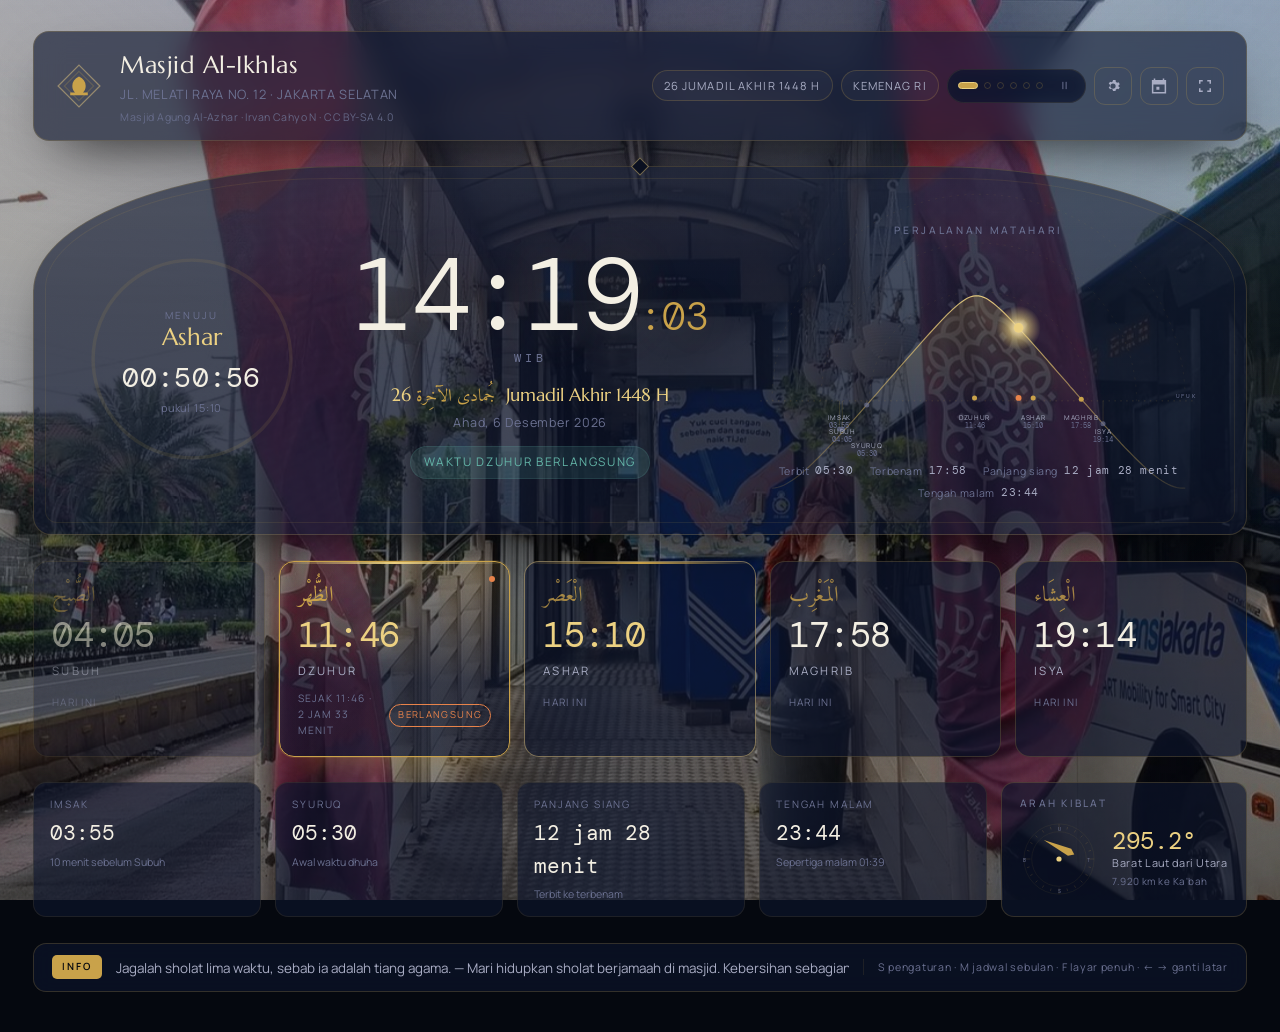
==== commit a9830d4c: "Perjelas foto latar dan hilangkan motif filigri Foto latar nyaris tak terlihat karena peredupan bert" ====
--- a/index.html
+++ b/index.html
@@ -16,32 +16,10 @@
 </head>
 <body>
 
-<!-- ================= LATAR: foto masjid + filigri girih ================= -->
+<!-- =========================== LATAR: foto masjid =========================== -->
 <div class="atmos" aria-hidden="true">
   <div class="atmos__slides" data-gallery-track></div>
   <div class="atmos__scrim"></div>
-  <svg class="atmos__lattice" xmlns="http://www.w3.org/2000/svg">
-    <defs>
-      <pattern id="girih" width="96" height="96" patternUnits="userSpaceOnUse">
-        <g fill="none" stroke="currentColor" stroke-width="1">
-          <rect x="24" y="24" width="48" height="48"/>
-          <rect x="24" y="24" width="48" height="48" transform="rotate(45 48 48)"/>
-          <path d="M48 4 62 24 48 44 34 24Z"/>
-          <path d="M48 52 62 72 48 92 34 72Z"/>
-          <path d="M4 48 24 34 44 48 24 62Z"/>
-          <path d="M52 48 72 34 92 48 72 62Z"/>
-        </g>
-      </pattern>
-      <radialGradient id="atmosFade" cx="50%" cy="18%" r="72%">
-        <stop offset="0%" stop-color="#fff" stop-opacity=".85"/>
-        <stop offset="100%" stop-color="#fff" stop-opacity="0"/>
-      </radialGradient>
-      <mask id="atmosMask">
-        <rect width="100%" height="100%" fill="url(#atmosFade)"/>
-      </mask>
-    </defs>
-    <rect width="100%" height="100%" fill="url(#girih)" mask="url(#atmosMask)"/>
-  </svg>
   <div class="atmos__aurora"></div>
   <div class="atmos__grain"></div>
   <div class="atmos__vignette"></div>
--- a/styles.css
+++ b/styles.css
@@ -1,19 +1,20 @@
 /* ==========================================================================
    Jadwal Sholat Masjid — "Mihrab" dashboard
-   Nuansa: malam indigo, filigri girih, bingkai kuningan.
+   Nuansa: malam indigo, foto masjid, bingkai kuningan.
    ========================================================================== */
 
 /* ------------------------------- token & tema ------------------------------ */
 /* Nilai warna sesungguhnya ditetapkan per tema di bawah (html[data-theme]). */
 
 html[data-theme="night"] {
-  --scrim-a: rgba(3, 6, 14, .86);
-  --scrim-b: rgba(5, 8, 15, .94);
+  --scrim-a: rgba(3, 6, 14, .42);
+  --scrim-b: rgba(5, 8, 15, .68);
   --bg-0: #05080f;
   --bg-1: #0a1020;
   --bg-2: #101a33;
   --bg-3: #16224a;
-  --panel: rgba(14, 22, 46, .62);
+  --panel-rgb: 14, 22, 46;
+  --panel: rgba(var(--panel-rgb), .62);
   --panel-solid: #0c1428;
   --line: rgba(201, 162, 74, .22);
   --line-soft: rgba(201, 162, 74, .11);
@@ -28,20 +29,20 @@
   --accent-soft: rgba(100, 182, 168, .14);
   --live: #e8834a;
   --shadow: 0 26px 60px -28px rgba(0, 0, 0, .9);
-  --lattice-op: .5;
   --aurora: radial-gradient(120% 80% at 50% -10%, rgba(72, 96, 190, .34), transparent 62%),
             radial-gradient(80% 60% at 12% 8%, rgba(201, 162, 74, .12), transparent 60%),
             radial-gradient(90% 70% at 92% 22%, rgba(100, 182, 168, .10), transparent 60%);
 }
 
 html[data-theme="dawn"] {
-  --scrim-a: rgba(252, 247, 238, .88);
-  --scrim-b: rgba(247, 241, 230, .95);
+  --scrim-a: rgba(252, 247, 238, .46);
+  --scrim-b: rgba(247, 241, 230, .74);
   --bg-0: #f7f1e6;
   --bg-1: #fdf8ef;
   --bg-2: #f3e7d4;
   --bg-3: #eadcc4;
-  --panel: rgba(255, 252, 245, .74);
+  --panel-rgb: 255, 252, 245;
+  --panel: rgba(var(--panel-rgb), .74);
   --panel-solid: #fffaf1;
   --line: rgba(146, 106, 42, .26);
   --line-soft: rgba(146, 106, 42, .14);
@@ -56,20 +57,20 @@
   --accent-soft: rgba(47, 125, 109, .12);
   --live: #c2542a;
   --shadow: 0 24px 50px -30px rgba(90, 62, 22, .5);
-  --lattice-op: .34;
   --aurora: radial-gradient(120% 80% at 50% -10%, rgba(240, 200, 130, .5), transparent 62%),
             radial-gradient(80% 60% at 10% 6%, rgba(169, 118, 42, .14), transparent 60%),
             radial-gradient(90% 70% at 92% 20%, rgba(47, 125, 109, .10), transparent 60%);
 }
 
 html[data-theme="emerald"] {
-  --scrim-a: rgba(2, 10, 8, .86);
-  --scrim-b: rgba(4, 18, 14, .94);
+  --scrim-a: rgba(2, 10, 8, .42);
+  --scrim-b: rgba(4, 18, 14, .68);
   --bg-0: #04120e;
   --bg-1: #061a15;
   --bg-2: #0a2620;
   --bg-3: #0f3329;
-  --panel: rgba(8, 32, 26, .62);
+  --panel-rgb: 8, 32, 26;
+  --panel: rgba(var(--panel-rgb), .62);
   --panel-solid: #07211a;
   --line: rgba(200, 168, 90, .24);
   --line-soft: rgba(200, 168, 90, .12);
@@ -84,7 +85,6 @@
   --accent-soft: rgba(127, 201, 166, .14);
   --live: #e0975a;
   --shadow: 0 26px 60px -28px rgba(0, 0, 0, .9);
-  --lattice-op: .5;
   --aurora: radial-gradient(120% 80% at 50% -10%, rgba(30, 120, 96, .34), transparent 62%),
             radial-gradient(80% 60% at 12% 8%, rgba(200, 168, 90, .12), transparent 60%),
             radial-gradient(90% 70% at 92% 22%, rgba(127, 201, 166, .10), transparent 60%);
@@ -149,12 +149,6 @@
 /* ------------------------------- lapisan latar ------------------------------ */
 .atmos { position: fixed; inset: 0; z-index: 0; pointer-events: none; overflow: hidden; }
 
-.atmos__lattice {
-  position: absolute; inset: 0; width: 100%; height: 100%;
-  color: var(--gold-1);
-  opacity: var(--lattice-op);
-}
-
 .atmos__aurora { position: absolute; inset: 0; background: var(--aurora); }
 
 .atmos__grain {
@@ -171,6 +165,13 @@
 }
 html[data-theme="dawn"] .atmos__vignette {
   background: radial-gradient(130% 100% at 50% 40%, transparent 48%, rgba(120, 88, 40, .16) 100%);
+}
+/* Saat foto tampil, vignette dilunakkan agar sudut tidak tampak menghitam. */
+html[data-photo="on"] .atmos__vignette {
+  background: radial-gradient(130% 100% at 50% 40%, transparent 58%, rgba(0, 0, 0, .3) 100%);
+}
+html[data-photo="on"][data-theme="dawn"] .atmos__vignette {
+  background: radial-gradient(130% 100% at 50% 40%, transparent 62%, rgba(120, 88, 40, .14) 100%);
 }
 
 /* Foto latar: bergantian sendiri, dengan lapisan peredup agar teks tetap terbaca. */
@@ -204,9 +205,9 @@
 .atmos__scrim[hidden] { display: none; }
 
 /* Peredupan latar dipilih dari pengaturan: tipis / sedang / tebal. */
-html[data-dim="soft"] .atmos__scrim { opacity: .62; }
-html[data-dim="medium"] .atmos__scrim { opacity: .8; }
-html[data-dim="strong"] .atmos__scrim { opacity: .93; }
+html[data-dim="soft"] .atmos__scrim { opacity: .5; }
+html[data-dim="medium"] .atmos__scrim { opacity: .75; }
+html[data-dim="strong"] .atmos__scrim { opacity: 1; }
 
 @keyframes grain {
   0%, 100% { transform: translate(0, 0); }
@@ -904,6 +905,8 @@
 }
 
 @media (max-width: 900px) {
+  /* Layar sempit: panel menutupi hampir seluruh lebar, jadi dilembutkan. */
+  html[data-photo="on"] { --panel: rgba(var(--panel-rgb), .38); }
   .board__grid { grid-template-columns: repeat(3, 1fr); }
   .strip { grid-template-columns: 1fr; }
   .strip__items { grid-template-columns: repeat(2, 1fr); }
@@ -930,6 +933,7 @@
 }
 
 @media (max-width: 430px) {
+  html[data-photo="on"] { --panel: rgba(var(--panel-rgb), .3); }
   .board__grid { grid-template-columns: 1fr; }
   .strip__items { grid-template-columns: 1fr; }
   .clock { font-size: 3.4rem; }
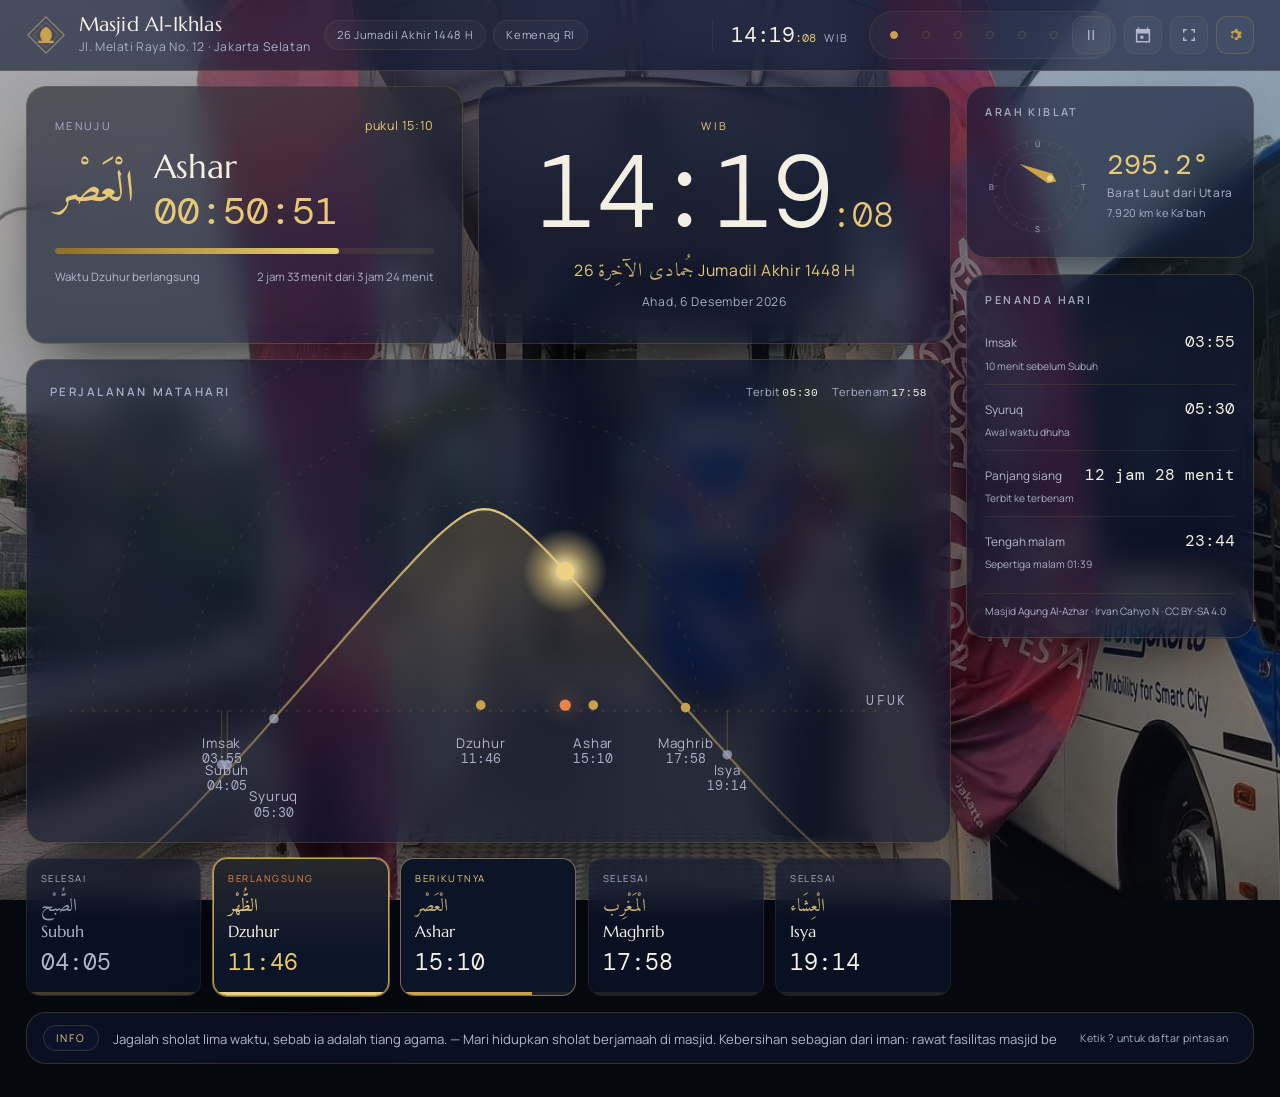
==== commit 69e59a5b: "Ubah UI dan UX dashboard secara menyeluruh Merombak tata letak, tampilan, dan alur kerja dashboard j" ====
--- a/index.html
+++ b/index.html
@@ -16,6 +16,8 @@
 </head>
 <body>
 
+<a class="skiplink" href="#main">Lewati ke jadwal sholat</a>
+
 <!-- =========================== LATAR: foto masjid =========================== -->
 <div class="atmos" aria-hidden="true">
   <div class="atmos__slides" data-gallery-track></div>
@@ -25,154 +27,160 @@
   <div class="atmos__vignette"></div>
 </div>
 
-<div class="shell">
-
-  <!-- ================================ MASTHEAD ================================ -->
-  <header class="masthead reveal" style="--d:0">
-    <div class="masthead__mark">
-      <svg viewBox="0 0 44 44" class="mark" aria-hidden="true">
+<!-- ================================ TOPBAR ================================= -->
+<header class="topbar" data-topbar>
+  <div class="topbar__id">
+    <span class="topbar__mark" aria-hidden="true">
+      <svg viewBox="0 0 44 44" class="mark">
         <path class="mark__ring" d="M22 2 42 22 22 42 2 22Z"/>
         <path class="mark__ring mark__ring--in" d="M22 8 36 22 22 36 8 22Z"/>
         <path class="mark__dome" d="M22 13c-4.2 2.1-6.4 5.2-6.4 8.9 0 2.6 1 4.7 2.6 6.3h7.6c1.6-1.6 2.6-3.7 2.6-6.3 0-3.7-2.2-6.8-6.4-8.9Zm-8.4 15.2h16.8v2.6H13.6Z"/>
       </svg>
-    </div>
-    <div class="masthead__id">
-      <h1 class="masthead__name" data-mosque-name>Masjid Al-Ikhlas</h1>
-      <p class="masthead__addr" data-mosque-address>Jl. Melati Raya No. 12 · Jakarta Selatan</p>
-      <p class="masthead__credit" data-gallery-credit hidden></p>
-    </div>
-    <div class="masthead__meta">
+    </span>
+    <span class="topbar__names">
+      <h1 class="topbar__name" data-mosque-name>Masjid Al-Ikhlas</h1>
+      <p class="topbar__addr" data-mosque-address>Jl. Melati Raya No. 12 · Jakarta Selatan</p>
+    </span>
+    <span class="topbar__chips">
       <span class="chip chip--soft" data-hijri-chip>—</span>
       <span class="chip chip--soft" data-method-chip>Kemenag RI</span>
-      <div class="latarbg" data-gallery-bar hidden>
-        <div class="latarbg__dots" data-gallery-dots role="tablist" aria-label="Pilih foto latar"></div>
-        <button class="latarbg__pause" type="button" data-gallery-toggle aria-label="Jeda tayangan latar" aria-pressed="false">
-          <svg viewBox="0 0 24 24" aria-hidden="true"><path d="M9 6v12M15 6v12" fill="none" stroke="currentColor" stroke-width="1.8" stroke-linecap="round"/></svg>
-        </button>
-      </div>
-      <button class="iconbtn" type="button" data-open-settings title="Pengaturan (S)" aria-label="Buka pengaturan">
-        <svg viewBox="0 0 24 24" aria-hidden="true"><path d="M12 15.5A3.5 3.5 0 1 1 15.5 12 3.5 3.5 0 0 1 12 15.5Zm7.4-2.6.1-.9-.1-.9 1.7-1.3-1.7-2.9-2 .8a7.4 7.4 0 0 0-1.6-.9L15.4 4h-3.4l-.4 2.1a7.4 7.4 0 0 0-1.6.9l-2-.8-1.7 2.9L8 10.4l-.1.9.1.9-1.7 1.3 1.7 2.9 2-.8c.5.4 1 .7 1.6.9l.4 2.1h3.4l.4-2.1c.6-.2 1.1-.5 1.6-.9l2 .8 1.7-2.9Z"/></svg>
-      </button>
-      <button class="iconbtn" type="button" data-open-monthly title="Jadwal sebulan (M)" aria-label="Buka jadwal sebulan">
-        <svg viewBox="0 0 24 24" aria-hidden="true"><path d="M7 2v2h10V2h2v2h2.5v18H2.5V4H5V2Zm12.5 8h-15v10h15Zm-11 3h4v4h-4Z"/></svg>
-      </button>
-      <button class="iconbtn" type="button" data-toggle-fullscreen title="Layar penuh (F)" aria-label="Mode layar penuh">
-        <svg viewBox="0 0 24 24" aria-hidden="true"><path d="M4 9V4h5v2H6v3Zm11-5h5v5h-2V6h-3ZM4 15h2v3h3v2H4Zm14 0h2v5h-5v-2h3Z"/></svg>
+    </span>
+  </div>
+
+  <div class="topbar__now" aria-hidden="true">
+    <span class="topbar__clock"><span data-clock>--:--</span><span class="topbar__sec" data-clock-sec>:--</span></span>
+    <span class="topbar__zone" data-clock-ampm>WIB</span>
+  </div>
+
+  <div class="topbar__tools">
+    <div class="latarbg" data-gallery-bar hidden>
+      <div class="latarbg__dots" data-gallery-dots role="tablist" aria-label="Pilih foto latar"></div>
+      <button class="iconbtn" type="button" data-gallery-toggle aria-label="Jeda tayangan latar" aria-pressed="false">
+        <svg viewBox="0 0 24 24" aria-hidden="true"><path d="M9 6v12M15 6v12" fill="none" stroke="currentColor" stroke-width="1.8" stroke-linecap="round"/></svg>
       </button>
     </div>
-  </header>
-
-  <!-- ================================== HERO ================================== -->
-  <section class="hero reveal" style="--d:1">
-    <div class="mihrab">
-
-      <!-- Kiri: hitung mundur -->
-      <div class="hero__count">
-        <div class="ring" data-ring-wrap>
-          <svg class="ring__svg" viewBox="0 0 200 200" aria-hidden="true">
-            <defs>
-              <linearGradient id="ringGold" x1="0" y1="0" x2="1" y2="1">
-                <stop offset="0%" stop-color="var(--gold-2)"/>
-                <stop offset="55%" stop-color="var(--gold-1)"/>
-                <stop offset="100%" stop-color="var(--gold-3)"/>
-              </linearGradient>
-            </defs>
-            <circle class="ring__track" cx="100" cy="100" r="86"/>
-            <circle class="ring__progress" data-ring cx="100" cy="100" r="86"/>
-          </svg>
-          <div class="ring__inner">
-            <span class="ring__label">Menuju</span>
-            <span class="ring__prayer" data-next-name>—</span>
-            <span class="ring__count" data-countdown>--:--:--</span>
-            <span class="ring__at" data-next-at>pukul --:--</span>
-          </div>
-        </div>
-      </div>
-
-      <!-- Tengah: jam & tanggal -->
-      <div class="hero__clock">
-        <div class="clock" data-clock>--:--<span class="clock__sec" data-clock-sec>:--</span></div>
-        <div class="clock__ampm" data-clock-ampm>WIB</div>
-        <div class="dateline">
-          <p class="dateline__hijri"><span data-hijri-ar>—</span> <span data-hijri>—</span></p>
-          <p class="dateline__greg" data-greg>—</p>
-        </div>
-        <p class="hero__status" data-status>—</p>
-      </div>
-
-      <!-- Kanan: busur matahari -->
-      <div class="hero__arc">
-        <h2 class="arc__title">Perjalanan Matahari</h2>
-        <svg class="arc" viewBox="0 0 620 290" data-arc role="img" aria-label="Busur perjalanan matahari hari ini">
-          <defs>
-            <linearGradient id="dayFill" x1="0" y1="1" x2="0" y2="0">
-              <stop offset="0%" stop-color="var(--gold-1)" stop-opacity=".02"/>
-              <stop offset="100%" stop-color="var(--gold-1)" stop-opacity=".22"/>
-            </linearGradient>
-            <linearGradient id="arcStroke" x1="0" y1="0" x2="1" y2="0">
-              <stop offset="0%" stop-color="var(--gold-1)" stop-opacity=".15"/>
-              <stop offset="50%" stop-color="var(--gold-2)" stop-opacity=".95"/>
-              <stop offset="100%" stop-color="var(--gold-1)" stop-opacity=".15"/>
-            </linearGradient>
-            <radialGradient id="sunGlow">
-              <stop offset="0%" stop-color="#fff6de" stop-opacity="1"/>
-              <stop offset="45%" stop-color="var(--gold-2)" stop-opacity=".55"/>
-              <stop offset="100%" stop-color="var(--gold-2)" stop-opacity="0"/>
-            </radialGradient>
-          </defs>
-
-          <!-- cincin bantu langit -->
-          <g class="arc__grid">
-            <path d="M30 214 A280 280 0 0 1 590 214" />
-            <path d="M96 214 A214 214 0 0 1 524 214" />
-            <path d="M162 214 A148 148 0 0 1 458 214" />
+    <button class="iconbtn" type="button" data-open-monthly title="Jadwal sebulan (M)" aria-label="Buka jadwal sebulan">
+      <svg viewBox="0 0 24 24" aria-hidden="true"><path d="M7 2v2h10V2h2v2h2.5v18H2.5V4H5V2Zm12.5 8h-15v10h15Zm-11 3h4v4h-4Z"/></svg>
+    </button>
+    <button class="iconbtn" type="button" data-toggle-fullscreen title="Layar penuh (F)" aria-label="Mode layar penuh">
+      <svg viewBox="0 0 24 24" aria-hidden="true"><path d="M4 9V4h5v2H6v3Zm11-5h5v5h-2V6h-3ZM4 15h2v3h3v2H4Zm14 0h2v5h-5v-2h3Z"/></svg>
+    </button>
+    <button class="iconbtn iconbtn--accent" type="button" data-open-settings title="Pengaturan (S)" aria-label="Buka pengaturan">
+      <svg viewBox="0 0 24 24" aria-hidden="true"><path d="M12 15.5A3.5 3.5 0 1 1 15.5 12 3.5 3.5 0 0 1 12 15.5Zm7.4-2.6.1-.9-.1-.9 1.7-1.3-1.7-2.9-2 .8a7.4 7.4 0 0 0-1.6-.9L15.4 4h-3.4l-.4 2.1a7.4 7.4 0 0 0-1.6.9l-2-.8-1.7 2.9L8 10.4l-.1.9.1.9-1.7 1.3 1.7 2.9 2-.8c.5.4 1 .7 1.6.9l.4 2.1h3.4l.4-2.1c.6-.2 1.1-.5 1.6-.9l2 .8 1.7-2.9Z"/></svg>
+    </button>
+  </div>
+</header>
+
+<main class="shell" id="main">
+
+  <!-- ================================ FOKUS ================================ -->
+  <section class="focus">
+    <!-- Menuju waktu berikutnya + hitung mundur -->
+    <article class="nextup card-surface">
+      <header class="nextup__head">
+        <span class="nextup__kicker">Menuju</span>
+        <span class="nextup__when" data-next-at>pukul --:--</span>
+      </header>
+      <div class="nextup__body">
+        <div class="nextup__ar" data-next-ar aria-hidden="true">—</div>
+        <div class="nextup__id">
+          <p class="nextup__name" data-next-name>—</p>
+          <p class="nextup__count" data-countdown>--:--:--</p>
+        </div>
+      </div>
+      <div class="nextup__bar" role="progressbar" aria-label="Kemajuan menuju waktu berikutnya"
+           aria-valuemin="0" aria-valuemax="100" aria-valuenow="0" data-next-progress>
+        <span class="nextup__bar-fill" data-next-bar></span>
+      </div>
+      <footer class="nextup__foot">
+        <span class="nextup__status" data-status>—</span>
+        <span class="nextup__span" data-next-span>—</span>
+      </footer>
+    </article>
+
+    <!-- Jam & tanggal -->
+    <article class="clockface card-surface">
+      <span class="clockface__zone" data-clockface-zone>WIB</span>
+      <p class="clockface__time" data-clock-big>--:--<span class="clockface__sec" data-clockface-sec>:--</span></p>
+      <p class="clockface__hijri"><span data-hijri-ar>—</span> <span data-hijri>—</span></p>
+      <p class="clockface__greg" data-greg>—</p>
+    </article>
+
+    <!-- Busur matahari -->
+    <article class="sunpath card-surface">
+      <header class="sunpath__head">
+        <h2 class="sunpath__title">Perjalanan Matahari</h2>
+        <div class="sunpath__legend" data-arc-legend></div>
+      </header>
+      <svg class="arc" viewBox="0 0 620 290" data-arc role="img" aria-label="Busur perjalanan matahari hari ini">
+        <defs>
+          <linearGradient id="dayFill" x1="0" y1="1" x2="0" y2="0">
+            <stop offset="0%" stop-color="var(--gold-1)" stop-opacity=".02"/>
+            <stop offset="100%" stop-color="var(--gold-1)" stop-opacity=".22"/>
+          </linearGradient>
+          <linearGradient id="arcStroke" x1="0" y1="0" x2="1" y2="0">
+            <stop offset="0%" stop-color="var(--gold-1)" stop-opacity=".15"/>
+            <stop offset="50%" stop-color="var(--gold-2)" stop-opacity=".95"/>
+            <stop offset="100%" stop-color="var(--gold-1)" stop-opacity=".15"/>
+          </linearGradient>
+          <radialGradient id="sunGlow">
+            <stop offset="0%" stop-color="#fff6de" stop-opacity="1"/>
+            <stop offset="45%" stop-color="var(--gold-2)" stop-opacity=".55"/>
+            <stop offset="100%" stop-color="var(--gold-2)" stop-opacity="0"/>
+          </radialGradient>
+        </defs>
+
+        <!-- cincin bantu langit -->
+        <g class="arc__grid">
+          <path d="M30 214 A280 280 0 0 1 590 214" />
+          <path d="M96 214 A214 214 0 0 1 524 214" />
+          <path d="M162 214 A148 148 0 0 1 458 214" />
+        </g>
+
+        <!-- bidang siang -->
+        <path class="arc__dayarea" data-arc-area d="" />
+        <path class="arc__line" data-arc-line d="" />
+
+        <!-- garis ufuk: y=214 harus sama dengan HORIZON di app.js -->
+        <line class="arc__horizon" x1="14" y1="214" x2="606" y2="214"/>
+        <text class="arc__horizon-label" x="606" y="210" text-anchor="end">UFUK</text>
+
+        <!-- penanda waktu -->
+        <g class="arc__marks" data-arc-marks></g>
+
+        <!-- matahari -->
+        <g class="arc__sun" data-arc-sun>
+          <circle r="30" fill="url(#sunGlow)"/>
+          <circle class="arc__sun-core" r="6.5"/>
+        </g>
+      </svg>
+    </article>
+  </section>
+
+  <!-- ============================ REL WAKTU SHOLAT ============================ -->
+  <section class="rail" aria-labelledby="railTitle">
+    <h2 class="sr-only" id="railTitle">Jadwal sholat hari ini</h2>
+    <ol class="rail__list" data-cards></ol>
+  </section>
+
+  <!-- ================================ SAMPING ================================ -->
+  <section class="aside">
+    <!-- Kiblat -->
+    <article class="panel qibla card-surface" data-qibla-card>
+      <h2 class="panel__title">Arah Kiblat</h2>
+      <div class="qibla__body">
+        <svg class="qibla__dial" data-qibla-dial viewBox="0 0 120 120" role="img" aria-label="Dial arah kiblat">
+          <circle class="qibla__ring" cx="60" cy="60" r="52"/>
+          <circle class="qibla__ring qibla__ring--in" cx="60" cy="60" r="38"/>
+          <g class="qibla__ticks" data-qibla-ticks></g>
+          <text class="qibla__n qibla__card" x="60" y="16" text-anchor="middle">U</text>
+          <text class="qibla__s qibla__card" x="60" y="112" text-anchor="middle">S</text>
+          <text class="qibla__w qibla__card" x="8" y="64" text-anchor="middle">B</text>
+          <text class="qibla__e qibla__card" x="112" y="64" text-anchor="middle">T</text>
+          <g class="qibla__needle" data-qibla-needle>
+            <path d="M60 22 L66 60 L60 68 L54 60 Z"/>
+            <circle class="qibla__hub" cx="60" cy="60" r="3.6"/>
           </g>
-
-          <!-- bidang siang -->
-          <path class="arc__dayarea" data-arc-area d="" />
-          <path class="arc__line" data-arc-line d="" />
-
-          <!-- garis ufuk: y=214 harus sama dengan HORIZON di app.js -->
-          <line class="arc__horizon" x1="14" y1="214" x2="606" y2="214"/>
-          <text class="arc__horizon-label" x="606" y="210" text-anchor="end">UFUK</text>
-
-          <!-- penanda waktu -->
-          <g class="arc__marks" data-arc-marks></g>
-
-          <!-- matahari -->
-          <g class="arc__sun" data-arc-sun>
-            <circle r="30" fill="url(#sunGlow)"/>
-            <circle class="arc__sun-core" r="6.5"/>
-          </g>
-        </svg>
-        <div class="arc__legend" data-arc-legend></div>
-      </div>
-    </div>
-  </section>
-
-  <!-- ============================ KARTU WAKTU SHOLAT ============================ -->
-  <section class="board reveal" style="--d:2">
-    <div class="board__grid" data-cards></div>
-  </section>
-
-  <!-- ============================== DERET SEKUNDER ============================== -->
-  <section class="strip reveal" style="--d:3">
-    <div class="strip__items" data-strip></div>
-    <div class="qibla" data-qibla-card>
-      <h2 class="qibla__title">Arah Kiblat</h2>
-      <div class="qibla__body">
-        <svg class="qibla__dial" viewBox="0 0 120 120" data-qibla-dial role="img" aria-label="Dial arah kiblat">
-          <circle class="qibla__ring" cx="60" cy="60" r="54"/>
-          <circle class="qibla__ring qibla__ring--in" cx="60" cy="60" r="42"/>
-          <g class="qibla__ticks" data-qibla-ticks></g>
-          <text class="qibla__n" x="60" y="17">U</text>
-          <text class="qibla__s" x="60" y="112">S</text>
-          <text class="qibla__w" x="7" y="64">B</text>
-          <text class="qibla__e" x="106" y="64">T</text>
-          <g class="qibla__needle" data-qibla-needle>
-            <path d="M60 16 66 60 60 68 54 60Z"/>
-          </g>
-          <circle class="qibla__hub" cx="60" cy="60" r="4"/>
         </svg>
         <div class="qibla__read">
           <span class="qibla__deg" data-qibla-deg>—</span>
@@ -180,18 +188,25 @@
           <span class="qibla__dist" data-qibla-dist>—</span>
         </div>
       </div>
-    </div>
+    </article>
+
+    <!-- Waktu lain -->
+    <article class="panel panel--times card-surface">
+      <h2 class="panel__title">Penanda Hari</h2>
+      <ul class="times" data-strip></ul>
+      <p class="panel__credit" data-gallery-credit hidden></p>
+    </article>
   </section>
 
-  <!-- ================================== TICKER ================================== -->
-  <footer class="ticker reveal" style="--d:4">
-    <div class="ticker__badge" data-ticker-badge>INFO</div>
+  <!-- ================================ PENGUMUMAN ================================ -->
+  <footer class="ticker card-surface">
+    <div class="ticker__badge card-surface" data-ticker-badge>INFO</div>
     <div class="ticker__viewport">
       <div class="ticker__track" data-ticker-track><span data-ticker-text></span></div>
     </div>
-    <div class="ticker__hint">S pengaturan · M jadwal sebulan · F layar penuh · ← → ganti latar</div>
+    <button class="ticker__hint" type="button" data-help>Ketik ? untuk daftar pintasan</button>
   </footer>
-</div>
+</main>
 
 <!-- ============================ LAPISAN WAKTU ADZAN ============================ -->
 <div class="adhan" data-adhan hidden>
@@ -205,34 +220,61 @@
   </div>
 </div>
 
+<!-- ============================ LEMBAR PINTASAN ============================ -->
+<div class="modal" data-modal-help hidden>
+  <div class="modal__scrim" data-close-help></div>
+  <div class="modal__panel modal__panel--narrow" role="dialog" aria-modal="true" aria-labelledby="helpTitle">
+    <header class="modal__head">
+      <h2 id="helpTitle">Pintasan Papan Ketik</h2>
+      <button class="iconbtn" type="button" data-close-help aria-label="Tutup">&times;</button>
+    </header>
+    <div class="modal__body">
+      <dl class="keys">
+        <div><dt><kbd>S</kbd></dt><dd>Buka pengaturan</dd></div>
+        <div><dt><kbd>M</kbd></dt><dd>Jadwal sebulan</dd></div>
+        <div><dt><kbd>F</kbd></dt><dd>Mode layar penuh</dd></div>
+        <div><dt><kbd>&larr;</kbd> <kbd>&rarr;</kbd></dt><dd>Ganti foto latar</dd></div>
+        <div><dt><kbd>Spasi</kbd></dt><dd>Jeda atau lanjutkan tayangan</dd></div>
+        <div><dt><kbd>T</kbd></dt><dd>Ganti nuansa warna</dd></div>
+        <div><dt><kbd>Esc</kbd></dt><dd>Tutup jendela</dd></div>
+      </dl>
+    </div>
+  </div>
+</div>
+
 <!-- =============================== MODAL PENGATURAN =============================== -->
 <div class="modal" data-modal-settings hidden>
   <div class="modal__scrim" data-close-settings></div>
-  <div class="modal__panel" role="dialog" aria-modal="true" aria-labelledby="setTitle">
+  <div class="modal__panel modal__panel--settings" role="dialog" aria-modal="true" aria-labelledby="setTitle">
     <header class="modal__head">
       <h2 id="setTitle">Pengaturan Dashboard</h2>
       <button class="iconbtn" type="button" data-close-settings aria-label="Tutup">&times;</button>
     </header>
 
-    <div class="modal__body">
-      <fieldset class="field-group">
-        <legend>Identitas Masjid</legend>
+    <nav class="tabs" data-settings-tabs aria-label="Bagian pengaturan"></nav>
+
+    <div class="modal__body" data-settings-body>
+
+      <section class="pane" data-pane="identitas">
+        <h3 class="pane__title">Identitas Masjid</h3>
+        <p class="pane__note">Tampil di bilah atas dan pada pengumuman berjalan.</p>
         <label class="field">
           <span>Nama masjid</span>
           <input type="text" data-in="name" placeholder="Masjid Al-Ikhlas">
         </label>
         <label class="field">
-          <span>Alamat / keterangan</span>
+          <span>Alamat atau keterangan</span>
           <input type="text" data-in="address" placeholder="Jl. Melati Raya No. 12 · Jakarta Selatan">
         </label>
         <label class="field">
           <span>Teks berjalan</span>
-          <textarea data-in="ticker" rows="2" placeholder="Pengumuman untuk jamaah…"></textarea>
-        </label>
-      </fieldset>
-
-      <fieldset class="field-group">
-        <legend>Lokasi &amp; Waktu</legend>
+          <textarea data-in="ticker" rows="4" placeholder="Pengumuman untuk jamaah…"></textarea>
+        </label>
+      </section>
+
+      <section class="pane" data-pane="lokasi">
+        <h3 class="pane__title">Lokasi &amp; Waktu</h3>
+        <p class="pane__note">Pilih kota terdekat, atau isi koordinat sendiri untuk hasil paling tepat.</p>
         <label class="field">
           <span>Kota terdekat</span>
           <select data-in="city"></select>
@@ -260,10 +302,11 @@
             <input type="number" step="0.5" min="-12" max="14" data-in="tzOffset">
           </label>
         </div>
-      </fieldset>
-
-      <fieldset class="field-group">
-        <legend>Metode Hisab</legend>
+      </section>
+
+      <section class="pane" data-pane="hisab">
+        <h3 class="pane__title">Metode Hisab</h3>
+        <p class="pane__note">Menentukan sudut Subuh dan Isya. Kemenag RI dipakai mayoritas masjid di Indonesia.</p>
         <label class="field">
           <span>Kriteria sudut Subuh / Isya</span>
           <select data-in="method"></select>
@@ -282,16 +325,23 @@
             <select data-in="highLat"></select>
           </label>
         </div>
-      </fieldset>
-
-      <fieldset class="field-group">
-        <legend>Penyesuaian Ihtiyati (menit)</legend>
-        <p class="field__note">Koreksi halus agar cocok dengan jadwal masjid setempat. Boleh minus.</p>
+      </section>
+
+      <section class="pane" data-pane="ihtiyati">
+        <h3 class="pane__title">Penyesuaian Ihtiyati</h3>
+        <p class="pane__note">Koreksi halus dalam menit agar cocok dengan jadwal masjid setempat. Boleh minus.</p>
         <div class="tune-grid" data-tune-grid></div>
-      </fieldset>
-
-      <fieldset class="field-group">
-        <legend>Tampilan</legend>
+      </section>
+
+      <section class="pane" data-pane="tampilan">
+        <h3 class="pane__title">Tampilan</h3>
+        <p class="pane__note">Nuansa warna, format jam, dan perilaku saat masuk waktu sholat.</p>
+        <div class="themes" data-theme-picker role="radiogroup" aria-label="Nuansa warna"></div>
+        <select data-in="theme" class="sr-only" aria-hidden="true" tabindex="-1">
+          <option value="night">Malam mihrab</option>
+          <option value="dawn">Fajar</option>
+          <option value="emerald">Zamrud</option>
+        </select>
         <div class="field-row">
           <label class="field">
             <span>Format jam</span>
@@ -300,14 +350,6 @@
               <option value="12">12 jam</option>
             </select>
           </label>
-          <label class="field">
-            <span>Nuansa warna</span>
-            <select data-in="theme">
-              <option value="night">Malam mihrab</option>
-              <option value="dawn">Fajar</option>
-              <option value="emerald">Zamrud</option>
-            </select>
-          </label>
         </div>
         <label class="switch">
           <input type="checkbox" data-in="adhanSound">
@@ -319,11 +361,11 @@
           <span class="switch__track"><span class="switch__dot"></span></span>
           <span class="switch__text">Tampilkan layar penuh saat masuk waktu</span>
         </label>
-      </fieldset>
-
-      <fieldset class="field-group">
-        <legend>Latar Foto</legend>
-        <p class="field__note">Foto masjid tampil sebagai latar seluruh layar dan berganti sendiri, sehingga jadwal tetap terbaca di atasnya.</p>
+      </section>
+
+      <section class="pane" data-pane="latar">
+        <h3 class="pane__title">Latar Foto</h3>
+        <p class="pane__note">Foto masjid tampil sebagai latar seluruh layar dan berganti sendiri, sehingga jadwal tetap terbaca di atasnya.</p>
         <label class="switch">
           <input type="checkbox" data-in="galleryOn">
           <span class="switch__track"><span class="switch__dot"></span></span>
@@ -349,7 +391,7 @@
                     placeholder="assets/galeri/Masjid_Agung_Al-Azhar_Front.jpg&#10;https://situs-masjid.example/foto/kegiatan.jpg"></textarea>
         </label>
         <p class="field__note" data-gallery-note>—</p>
-      </fieldset>
+      </section>
     </div>
 
     <footer class="modal__foot">
@@ -379,22 +421,24 @@
       </div>
     </header>
     <div class="modal__body">
-      <table class="table">
-        <thead>
-          <tr>
-            <th class="table__date">Tanggal</th>
-            <th>Hijriah</th>
-            <th>Imsak</th><th>Subuh</th><th>Syuruq</th>
-            <th>Dzuhur</th><th>Ashar</th><th>Maghrib</th><th>Isya</th>
-          </tr>
-        </thead>
-        <tbody data-monthly-body></tbody>
-      </table>
+      <div class="table-wrap">
+        <table class="table">
+          <thead>
+            <tr>
+              <th class="table__date">Tanggal</th>
+              <th>Hijriah</th>
+              <th>Imsak</th><th>Subuh</th><th>Syuruq</th>
+              <th>Dzuhur</th><th>Ashar</th><th>Maghrib</th><th>Isya</th>
+            </tr>
+          </thead>
+          <tbody data-monthly-body></tbody>
+        </table>
+      </div>
     </div>
   </div>
 </div>
 
-<div class="toast" data-toast hidden></div>
+<div class="toast" data-toast role="status" aria-live="polite" hidden></div>
 
 <script src="prayer-times.js"></script>
 <script src="app.js"></script>
--- a/styles.css
+++ b/styles.css
@@ -1,18 +1,15 @@
 /* ==========================================================================
-   Jadwal Sholat Masjid — "Mihrab" dashboard
-   Nuansa: malam indigo, foto masjid, bingkai kuningan.
+   Jadwal Sholat Masjid — papan jadwal masjid
+   Susunan: bilah atas, panel fokus, rel waktu, panel samping, pengumuman.
+   Nuansa warna diatur per tema lewat html[data-theme].
    ========================================================================== */
 
 /* ------------------------------- token & tema ------------------------------ */
-/* Nilai warna sesungguhnya ditetapkan per tema di bawah (html[data-theme]). */
 
 html[data-theme="night"] {
   --scrim-a: rgba(3, 6, 14, .42);
   --scrim-b: rgba(5, 8, 15, .68);
   --bg-0: #05080f;
-  --bg-1: #0a1020;
-  --bg-2: #101a33;
-  --bg-3: #16224a;
   --panel-rgb: 14, 22, 46;
   --panel: rgba(var(--panel-rgb), .62);
   --panel-solid: #0c1428;
@@ -20,13 +17,12 @@
   --line-soft: rgba(201, 162, 74, .11);
   --line-strong: rgba(236, 205, 130, .48);
   --txt-1: #f3efe3;
-  --txt-2: #a9adc4;
-  --txt-3: #6c7292;
+  --txt-2: #b3b7cc;
+  --txt-3: #a8aec8;
   --gold-1: #c9a24a;
   --gold-2: #ecd182;
   --gold-3: #8d6f2c;
-  --accent: #64b6a8;
-  --accent-soft: rgba(100, 182, 168, .14);
+  --ink-gold: #e6c877;
   --live: #e8834a;
   --shadow: 0 26px 60px -28px rgba(0, 0, 0, .9);
   --aurora: radial-gradient(120% 80% at 50% -10%, rgba(72, 96, 190, .34), transparent 62%),
@@ -38,9 +34,6 @@
   --scrim-a: rgba(252, 247, 238, .46);
   --scrim-b: rgba(247, 241, 230, .74);
   --bg-0: #f7f1e6;
-  --bg-1: #fdf8ef;
-  --bg-2: #f3e7d4;
-  --bg-3: #eadcc4;
   --panel-rgb: 255, 252, 245;
   --panel: rgba(var(--panel-rgb), .74);
   --panel-solid: #fffaf1;
@@ -48,14 +41,13 @@
   --line-soft: rgba(146, 106, 42, .14);
   --line-strong: rgba(146, 106, 42, .5);
   --txt-1: #3a2a18;
-  --txt-2: #6f5c42;
-  --txt-3: #9a866a;
+  --txt-2: #63503a;
+  --txt-3: #55432d;
   --gold-1: #a9762a;
   --gold-2: #c99b46;
   --gold-3: #7d5416;
-  --accent: #2f7d6d;
-  --accent-soft: rgba(47, 125, 109, .12);
-  --live: #c2542a;
+  --ink-gold: #66430a;
+  --live: #9c3d1a;
   --shadow: 0 24px 50px -30px rgba(90, 62, 22, .5);
   --aurora: radial-gradient(120% 80% at 50% -10%, rgba(240, 200, 130, .5), transparent 62%),
             radial-gradient(80% 60% at 10% 6%, rgba(169, 118, 42, .14), transparent 60%),
@@ -66,9 +58,6 @@
   --scrim-a: rgba(2, 10, 8, .42);
   --scrim-b: rgba(4, 18, 14, .68);
   --bg-0: #04120e;
-  --bg-1: #061a15;
-  --bg-2: #0a2620;
-  --bg-3: #0f3329;
   --panel-rgb: 8, 32, 26;
   --panel: rgba(var(--panel-rgb), .62);
   --panel-solid: #07211a;
@@ -76,13 +65,12 @@
   --line-soft: rgba(200, 168, 90, .12);
   --line-strong: rgba(226, 198, 124, .5);
   --txt-1: #eef3e8;
-  --txt-2: #a2b8ab;
-  --txt-3: #6a8579;
+  --txt-2: #aec3b6;
+  --txt-3: #a6bdb0;
   --gold-1: #c8a85a;
   --gold-2: #e6cb8b;
   --gold-3: #8c7130;
-  --accent: #7fc9a6;
-  --accent-soft: rgba(127, 201, 166, .14);
+  --ink-gold: #dfc178;
   --live: #e0975a;
   --shadow: 0 26px 60px -28px rgba(0, 0, 0, .9);
   --aurora: radial-gradient(120% 80% at 50% -10%, rgba(30, 120, 96, .34), transparent 62%),
@@ -95,15 +83,15 @@
   --body: "Manrope", system-ui, sans-serif;
   --mono: "DM Mono", ui-monospace, monospace;
   --arabic: "Amiri", "Traditional Arabic", serif;
-  --arch: 26% 26% 18px 18px / 34% 34% 18px 18px;
   --ease: cubic-bezier(.22, .8, .2, 1);
-}
-
-/* Atribut presentasi SVG tidak bisa memakai var(); jadi stop gradien
-   didefinisikan lewat CSS agar ikut berganti saat tema berubah. */
-#ringGold stop:nth-of-type(1) { stop-color: var(--gold-2); }
-#ringGold stop:nth-of-type(2) { stop-color: var(--gold-1); }
-#ringGold stop:nth-of-type(3) { stop-color: var(--gold-3); }
+  --r-lg: 20px;
+  --r-md: 14px;
+  --r-sm: 10px;
+  --gap: clamp(12px, 1.2vw, 20px);
+}
+
+/* Atribut presentasi SVG tidak bisa memakai var(); gradien didefinisikan
+   lewat CSS agar ikut berganti saat tema berubah. */
 #dayFill stop:nth-of-type(1) { stop-color: var(--gold-1); stop-opacity: .02; }
 #dayFill stop:nth-of-type(2) { stop-color: var(--gold-1); stop-opacity: .22; }
 #arcStroke stop:nth-of-type(1) { stop-color: var(--gold-1); stop-opacity: .15; }
@@ -120,7 +108,6 @@
 [hidden] { display: none !important; }
 
 html, body { margin: 0; padding: 0; }
-
 html { -webkit-text-size-adjust: 100%; }
 
 body {
@@ -143,8 +130,30 @@
 :focus-visible {
   outline: 2px solid var(--gold-2);
   outline-offset: 3px;
-  border-radius: 4px;
-}
+  border-radius: 6px;
+}
+
+.sr-only {
+  position: absolute; width: 1px; height: 1px;
+  padding: 0; margin: -1px; overflow: hidden;
+  clip: rect(0 0 0 0); white-space: nowrap; border: 0;
+}
+
+/* Tautan lewati: hanya tampak saat difokus keyboard. */
+.skiplink {
+  position: absolute; left: 50%; top: 8px;
+  transform: translate(-50%, -160%);
+  z-index: 100;
+  background: var(--panel-solid);
+  border: 1px solid var(--line-strong);
+  border-radius: 999px;
+  padding: 9px 18px;
+  font-size: .8rem;
+  color: var(--txt-1);
+  text-decoration: none;
+  transition: transform .25s var(--ease);
+}
+.skiplink:focus { transform: translate(-50%, 0); }
 
 /* ------------------------------- lapisan latar ------------------------------ */
 .atmos { position: fixed; inset: 0; z-index: 0; pointer-events: none; overflow: hidden; }
@@ -183,548 +192,502 @@
   width: 100%; height: 100%;
   object-fit: cover;
   opacity: 0;
-  transition: opacity 1.4s var(--ease);
-  will-change: opacity;
-  transform: scale(1.03);
-}
-.atmos__photo.is-active {
-  opacity: 1;
-  /* Gerak halus "Ken Burns"; dimatikan oleh prefers-reduced-motion. */
-  animation: kenburns 26s ease-in-out infinite alternate;
-}
-@keyframes kenburns {
-  from { transform: scale(1.03) translate3d(0, 0, 0); }
-  to { transform: scale(1.12) translate3d(1.2%, -1%, 0); }
-}
+  transform: scale(1.04);
+  transition: opacity 1.1s var(--ease), transform 7s ease-out;
+}
+.atmos__photo.is-active { opacity: 1; transform: scale(1); }
 
 .atmos__scrim {
   position: absolute; inset: 0;
   background: linear-gradient(180deg, var(--scrim-a), var(--scrim-b));
-  transition: opacity .9s var(--ease);
 }
 .atmos__scrim[hidden] { display: none; }
 
-/* Peredupan latar dipilih dari pengaturan: tipis / sedang / tebal. */
 html[data-dim="soft"] .atmos__scrim { opacity: .5; }
 html[data-dim="medium"] .atmos__scrim { opacity: .75; }
 html[data-dim="strong"] .atmos__scrim { opacity: 1; }
 
-@keyframes grain {
-  0%, 100% { transform: translate(0, 0); }
-  20% { transform: translate(-3%, 2%); }
-  40% { transform: translate(2%, -3%); }
-  60% { transform: translate(-2%, -2%); }
-  80% { transform: translate(3%, 1%); }
-}
-
-/* ---------------------------------- kerangka -------------------------------- */
+/* -------------------------------- permukaan --------------------------------- */
+/* Satu kelas untuk semua panel: kaca tipis dengan tepi kuningan. */
+.card-surface {
+  position: relative;
+  border: 1px solid var(--line);
+  border-radius: var(--r-lg);
+  background: var(--panel);
+  backdrop-filter: blur(16px) saturate(1.2);
+  -webkit-backdrop-filter: blur(16px) saturate(1.2);
+  box-shadow: var(--shadow);
+}
+
+/* --------------------------------- kerangka -------------------------------- */
 .shell {
   position: relative; z-index: 1;
-  max-width: 1440px;
+  max-width: 1520px;
   margin: 0 auto;
-  padding: clamp(18px, 2.4vw, 34px) clamp(16px, 2.6vw, 40px) 40px;
-  display: flex; flex-direction: column;
-  gap: clamp(18px, 2vw, 28px);
-}
-
-.reveal {
-  opacity: 0;
-  animation: rise .85s var(--ease) forwards;
-  animation-delay: calc(var(--d, 0) * 110ms + 80ms);
-}
-@keyframes rise {
-  from { opacity: 0; transform: translateY(16px); }
-  to { opacity: 1; transform: none; }
-}
-
-/* --------------------------------- masthead -------------------------------- */
-.masthead {
+  padding: var(--gap) clamp(14px, 2vw, 30px) 34px;
   display: grid;
-  grid-template-columns: auto 1fr auto;
+  gap: var(--gap);
+  grid-template-columns: minmax(0, 1fr) 316px;
+  grid-template-areas:
+    "focus aside"
+    "rail  aside"
+    "ticker ticker";
+  align-items: start;
+}
+
+/* --------------------------------- bilah atas ------------------------------- */
+.topbar {
+  position: sticky; top: 0; z-index: 40;
+  display: grid;
+  grid-template-columns: minmax(0, 1fr) auto auto;
   align-items: center;
-  gap: 18px;
-  padding: 14px 22px;
-  border: 1px solid var(--line);
-  border-radius: 16px;
+  gap: clamp(12px, 1.6vw, 26px);
+  padding: 11px clamp(14px, 2vw, 30px);
+  border-bottom: 1px solid var(--line);
   background: var(--panel);
-  backdrop-filter: blur(14px) saturate(1.2);
-  box-shadow: var(--shadow);
-}
-
-.masthead__mark { display: grid; place-items: center; }
-
-.mark { width: 46px; height: 46px; }
+  backdrop-filter: blur(20px) saturate(1.25);
+  -webkit-backdrop-filter: blur(20px) saturate(1.25);
+}
+
+.topbar__id {
+  display: flex; align-items: center; gap: 13px;
+  min-width: 0;
+}
+.topbar__mark { display: grid; place-items: center; flex: none; }
+.mark { width: 40px; height: 40px; }
 .mark__ring { fill: none; stroke: var(--line-strong); stroke-width: 1.2; }
 .mark__ring--in { stroke: var(--line); }
 .mark__dome { fill: var(--gold-1); }
 
-.masthead__name {
-  font-size: clamp(1.15rem, 1.9vw, 1.6rem);
-  letter-spacing: .02em;
-}
-.masthead__addr {
-  font-size: .8rem; color: var(--txt-3);
-  letter-spacing: .05em; text-transform: uppercase;
-  margin-top: 2px;
-}
-.masthead__credit {
-  font-size: .66rem; color: var(--txt-3);
-  letter-spacing: .04em; margin-top: 4px;
-  opacity: .85;
-}
-.masthead__credit[hidden] { display: none; }
-.masthead__meta { display: flex; align-items: center; gap: 8px; flex-wrap: wrap; justify-content: flex-end; }
-
-/* Kontrol latar di masthead: titik pilih foto dan tombol jeda. */
+.topbar__names { min-width: 0; display: flex; flex-direction: column; }
+.topbar__name { font-size: 1.24rem; line-height: 1.25; }
+.topbar__addr {
+  font-size: .76rem; color: var(--txt-3);
+  letter-spacing: .05em;
+  white-space: nowrap; overflow: hidden; text-overflow: ellipsis;
+}
+.topbar__chips { display: flex; gap: 7px; flex-wrap: wrap; }
+
+.topbar__now {
+  display: flex; align-items: baseline; gap: 9px;
+  padding-left: clamp(6px, 1.4vw, 22px);
+  border-left: 1px solid var(--line-soft);
+}
+.topbar__clock {
+  font-family: var(--mono); font-size: 1.32rem;
+  font-variant-numeric: tabular-nums; letter-spacing: -.01em;
+}
+.topbar__sec { font-size: .58em; color: var(--ink-gold); }
+.topbar__zone {
+  font-size: .68rem; color: var(--txt-3);
+  letter-spacing: .14em; text-transform: uppercase;
+}
+
+.topbar__tools { display: flex; align-items: center; gap: 8px; }
+
+/* ------------------------------ kendali latar ------------------------------- */
 .latarbg {
-  display: flex; align-items: center; gap: 8px;
-  padding: 3px 8px 3px 10px;
+  display: flex; align-items: center; gap: 5px;
   border: 1px solid var(--line-soft);
   border-radius: 999px;
-  background: var(--panel);
-  backdrop-filter: blur(8px);
+  padding: 4px 5px 4px 11px;
+  background: rgba(255, 255, 255, .03);
 }
 .latarbg[hidden] { display: none; }
 .latarbg__dots { display: flex; align-items: center; gap: 6px; }
 .latarbg__pause {
-  width: 26px; height: 26px; flex: none;
   display: grid; place-items: center;
+  width: 26px; height: 26px;
   border: 1px solid transparent; border-radius: 50%;
-  background: transparent; color: var(--txt-3);
+  background: none; color: var(--txt-2);
   transition: color .25s, border-color .25s, background .25s;
 }
 .latarbg__pause:hover { color: var(--gold-2); border-color: var(--line-strong); background: rgba(201, 162, 74, .12); }
 .latarbg__pause svg { width: 13px; height: 13px; }
 
+/* Titik galeri: tampak 8px, tetapi area sentuh tetap lega. */
 .gal-dot {
-  width: 7px; height: 7px; padding: 0;
-  border: 1px solid var(--line); border-radius: 999px;
-  background: transparent;
-  transition: width .3s var(--ease), background .3s, border-color .3s;
-}
-.gal-dot:hover { border-color: var(--line-strong); }
-.gal-dot.is-active {
-  width: 20px;
-  background: var(--gold-1);
-  border-color: var(--gold-2);
-}
+  display: grid; place-items: center;
+  width: 26px; height: 26px; padding: 0;
+  border: none; background: none;
+}
+.gal-dot::before {
+  content: "";
+  width: 8px; height: 8px;
+  border: 1px solid var(--line); border-radius: 50%;
+  transition: background .3s, border-color .3s, transform .3s var(--ease);
+}
+.gal-dot:hover::before { border-color: var(--line-strong); transform: scale(1.25); }
+.gal-dot.is-active::before { background: var(--gold-1); border-color: var(--gold-1); }
 
 .chip {
-  font-size: .7rem; letter-spacing: .1em; text-transform: uppercase;
-  padding: 6px 11px; border-radius: 999px;
-  border: 1px solid var(--line); color: var(--txt-2);
+  display: inline-flex; align-items: center; gap: 6px;
+  border: 1px solid var(--line-soft);
+  border-radius: 999px;
+  padding: 5px 12px;
+  font-size: .7rem; letter-spacing: .06em;
+  color: var(--txt-2);
   white-space: nowrap;
 }
 .chip--soft { background: rgba(255, 255, 255, .03); }
-html[data-theme="dawn"] .chip--soft { background: rgba(120, 88, 40, .05); }
 
 .iconbtn {
-  width: 38px; height: 38px; display: grid; place-items: center;
-  border: 1px solid var(--line); border-radius: 11px;
-  background: transparent; color: var(--txt-2);
-  transition: color .25s, border-color .25s, background .25s, transform .25s;
-}
-.iconbtn:hover { color: var(--gold-2); border-color: var(--line-strong); background: rgba(201, 162, 74, .08); transform: translateY(-1px); }
+  display: grid; place-items: center;
+  width: 38px; height: 38px; flex: none;
+  border: 1px solid var(--line-soft);
+  border-radius: 11px;
+  background: rgba(255, 255, 255, .03);
+  color: var(--txt-2);
+  transition: color .25s, border-color .25s, background .25s, transform .25s var(--ease);
+}
+.iconbtn:hover { color: var(--gold-2); border-color: var(--line-strong); background: rgba(201, 162, 74, .1); transform: translateY(-1px); }
+.iconbtn--accent { color: var(--gold-1); border-color: var(--line); }
 .iconbtn svg { width: 18px; height: 18px; fill: currentColor; }
 
-/* ----------------------------------- hero ---------------------------------- */
-.hero { position: relative; }
-
-.mihrab {
-  position: relative;
-  border: 1px solid var(--line);
-  border-radius: var(--arch);
+/* ---------------------------------- fokus ---------------------------------- */
+.focus {
+  grid-area: focus;
+  display: grid;
+  gap: var(--gap);
+  grid-template-columns: minmax(0, 1fr) minmax(0, 1.08fr);
+  grid-template-areas:
+    "nextup clockface"
+    "sunpath sunpath";
+  align-items: stretch;
+}
+
+/* Menuju waktu berikutnya */
+.nextup {
+  grid-area: nextup;
+  padding: clamp(20px, 2.2vw, 30px);
+  display: flex; flex-direction: column; gap: 14px;
   background:
-    linear-gradient(180deg, rgba(255, 255, 255, .035), transparent 34%),
+    linear-gradient(180deg, rgba(201, 162, 74, .09), transparent 60%),
     var(--panel);
-  backdrop-filter: blur(16px) saturate(1.25);
-  box-shadow: var(--shadow);
-  padding: clamp(34px, 4.4vw, 62px) clamp(20px, 3vw, 46px) clamp(26px, 2.6vw, 38px);
-  display: grid;
-  grid-template-columns: minmax(190px, .78fr) minmax(260px, 1.24fr) minmax(320px, 1.5fr);
-  gap: clamp(20px, 2.4vw, 40px);
-  align-items: center;
-}
-
-/* bingkai dalam: garis lengkung kedua khas mihrab */
-.mihrab::before {
-  content: "";
-  position: absolute; inset: 11px;
-  border: 1px solid var(--line-soft);
-  border-radius: 24% 24% 12px 12px / 32% 32% 12px 12px;
-  pointer-events: none;
-}
-
-/* keystone di puncak lengkung */
-.mihrab::after {
-  content: "";
-  position: absolute; top: -7px; left: 50%; transform: translateX(-50%) rotate(45deg);
-  width: 13px; height: 13px;
-  background: var(--bg-1);
-  border: 1px solid var(--line-strong);
-}
-html[data-theme="dawn"] .mihrab::after { background: var(--bg-1); }
-
-/* ------------------------------- cincin hitung mundur ------------------------ */
-.hero__count { display: grid; place-items: center; }
-
-.ring { position: relative; width: min(230px, 100%); aspect-ratio: 1; }
-
-.ring__svg { width: 100%; height: 100%; transform: rotate(-90deg); }
-
-.ring__track { fill: none; stroke: var(--line-soft); stroke-width: 3; }
-
-.ring__progress {
-  fill: none;
-  stroke: url(#ringGold);
-  stroke-width: 4;
-  stroke-linecap: round;
-  stroke-dasharray: 540.35;
-  stroke-dashoffset: 540.35;
-  filter: drop-shadow(0 0 7px rgba(201, 162, 74, .5));
-  transition: stroke-dashoffset .9s var(--ease);
-}
-
-.ring__inner {
-  position: absolute; inset: 0;
-  display: flex; flex-direction: column; align-items: center; justify-content: center;
-  gap: 1px; text-align: center; padding: 26%;
-}
-.ring__label {
-  font-size: .62rem; letter-spacing: .22em; text-transform: uppercase; color: var(--txt-3);
-}
-.ring__prayer {
+}
+.nextup__head { display: flex; align-items: baseline; justify-content: space-between; gap: 12px; }
+.nextup__kicker {
+  font-size: .68rem; letter-spacing: .22em; text-transform: uppercase;
+  color: var(--txt-3);
+}
+.nextup__when { font-size: .78rem; color: var(--ink-gold); letter-spacing: .05em; }
+
+.nextup__body { display: flex; align-items: center; gap: clamp(12px, 1.6vw, 20px); min-width: 0; }
+.nextup__ar {
+  font-family: var(--arabic);
+  font-size: clamp(1.9rem, 3.4vw, 3rem);
+  line-height: 1;
+  color: var(--ink-gold);
+  flex: none;
+}
+.nextup__id { min-width: 0; }
+.nextup__name {
   font-family: var(--display);
-  font-size: clamp(1.15rem, 1.9vw, 1.5rem);
-  color: var(--gold-2);
+  font-size: clamp(1.5rem, 2.6vw, 2.2rem);
+  line-height: 1.1;
+}
+.nextup__count {
+  font-family: var(--mono);
+  font-size: clamp(1.6rem, 3vw, 2.4rem);
+  font-variant-numeric: tabular-nums;
+  color: var(--ink-gold);
   line-height: 1.15;
-}
-.ring__count {
+  margin-top: 4px;
+}
+
+.nextup__bar {
+  height: 6px; border-radius: 999px;
+  background: var(--line-soft);
+  overflow: hidden;
+}
+.nextup__bar-fill {
+  display: block; height: 100%; width: 0;
+  border-radius: 999px;
+  background: linear-gradient(90deg, var(--gold-3), var(--gold-2));
+  transition: width .9s linear;
+}
+.nextup__foot {
+  display: flex; justify-content: space-between; gap: 12px;
+  font-size: .72rem; color: var(--txt-3);
+  flex-wrap: wrap;
+}
+.nextup__status { color: var(--txt-2); }
+
+/* Jam besar */
+.clockface {
+  grid-area: clockface;
+  display: grid; place-content: center; justify-items: center;
+  gap: 6px;
+  padding: clamp(20px, 2.4vw, 32px);
+  text-align: center;
+}
+.clockface__zone {
+  font-size: .68rem; letter-spacing: .22em; text-transform: uppercase;
+  color: var(--ink-gold);
+}
+.clockface__time {
   font-family: var(--mono);
-  font-size: clamp(1.3rem, 2.3vw, 1.75rem);
+  font-size: clamp(3.4rem, 8.4vw, 6.4rem);
+  font-weight: 300;
+  line-height: 1;
   font-variant-numeric: tabular-nums;
-  letter-spacing: .01em;
-  margin-top: 3px;
-}
-.ring__at { font-size: .68rem; color: var(--txt-3); letter-spacing: .08em; }
-
-/* --------------------------------- jam besar -------------------------------- */
-.hero__clock { text-align: center; }
-
-.clock {
-  font-family: var(--mono);
-  font-weight: 300;
-  font-size: clamp(3.1rem, 8.2vw, 6.4rem);
-  line-height: .96;
-  letter-spacing: -.035em;
-  font-variant-numeric: tabular-nums;
-  text-shadow: 0 0 44px rgba(201, 162, 74, .22);
-}
-.clock__sec { font-size: .38em; color: var(--gold-1); letter-spacing: 0; }
-.clock__ampm {
-  font-family: var(--mono);
-  font-size: .72rem; letter-spacing: .34em; text-transform: uppercase;
-  color: var(--txt-3); margin-top: 6px;
-}
-
-.dateline { margin-top: 14px; }
-.dateline__hijri {
-  font-family: var(--display);
-  font-size: clamp(.92rem, 1.5vw, 1.1rem);
-  color: var(--gold-2);
-}
-.dateline__hijri span[data-hijri-ar] {
-  font-family: var(--arabic);
-  color: var(--gold-1);
-  margin-right: 6px;
-}
-.dateline__greg { font-size: .78rem; color: var(--txt-3); letter-spacing: .06em; margin-top: 3px; }
-
-.hero__status {
-  display: inline-block;
-  margin-top: 14px;
-  font-size: .74rem; letter-spacing: .14em; text-transform: uppercase;
-  color: var(--accent);
-  border: 1px solid var(--accent-soft);
-  background: var(--accent-soft);
-  padding: 6px 13px; border-radius: 999px;
-}
-
-/* -------------------------------- busur matahari ---------------------------- */
-.hero__arc { min-width: 0; }
-
-.arc__title {
-  font-size: .64rem; letter-spacing: .26em; text-transform: uppercase;
-  color: var(--txt-3); font-family: var(--body); font-weight: 500;
-  text-align: center; margin-bottom: 4px;
-}
+  letter-spacing: -.02em;
+}
+.clockface__sec { font-size: .34em; color: var(--ink-gold); letter-spacing: 0; }
+.clockface__hijri {
+  font-size: .98rem; color: var(--ink-gold);
+  letter-spacing: .04em; margin-top: 8px;
+}
+.clockface__hijri span[data-hijri-ar] {
+  font-family: var(--arabic); font-size: 1.22em; opacity: .85;
+}
+.clockface__greg { font-size: .76rem; color: var(--txt-3); letter-spacing: .06em; }
+
+/* Busur matahari */
+.sunpath { grid-area: sunpath; padding: clamp(16px, 1.8vw, 24px); }
+.sunpath__head {
+  display: flex; align-items: baseline; justify-content: space-between;
+  gap: 14px; flex-wrap: wrap; margin-bottom: 6px;
+}
+.sunpath__title {
+  font-size: .72rem; letter-spacing: .22em; text-transform: uppercase;
+  color: var(--txt-3);
+  font-family: var(--body); font-weight: 600;
+}
+.sunpath__legend { display: flex; gap: 14px; flex-wrap: wrap; }
+.sunpath__legend span { font-size: .7rem; color: var(--txt-3); letter-spacing: .04em; }
+.sunpath__legend b { color: var(--txt-1); font-weight: 500; font-family: var(--mono); }
 
 .arc { width: 100%; height: auto; display: block; overflow: visible; }
-
 .arc__grid path { fill: none; stroke: var(--line-soft); stroke-width: 1; stroke-dasharray: 3 7; }
-
 .arc__dayarea { fill: url(#dayFill); stroke: none; }
 .arc__line { fill: none; stroke: url(#arcStroke); stroke-width: 1.6; }
-
 .arc__horizon { stroke: var(--line); stroke-width: 1; stroke-dasharray: 2 6; }
 .arc__horizon-label {
-  fill: var(--txt-3); font-family: var(--mono); font-size: 8px; letter-spacing: .22em;
-}
-
+  fill: var(--txt-3); font-family: var(--mono);
+  font-size: 9px; letter-spacing: .18em;
+}
 .arc__sun-core { fill: var(--gold-2); filter: drop-shadow(0 0 6px rgba(236, 209, 130, .95)); }
 .arc__sun { transition: transform .9s var(--ease); }
-
 .arc-mark__dot { fill: var(--gold-1); }
 .arc-mark__dot--below { fill: var(--txt-3); opacity: .7; }
 .arc-mark__stem { stroke: var(--line); stroke-width: 1; }
 .arc-mark__label {
-  fill: var(--txt-2); font-family: var(--body); font-size: 9px;
-  letter-spacing: .1em; text-transform: uppercase;
+  fill: var(--txt-2); font-family: var(--body);
+  font-size: 9.5px; letter-spacing: .06em;
 }
 .arc-mark__time { fill: var(--txt-3); font-family: var(--mono); font-size: 9px; }
 .arc-mark--now .arc-mark__dot { fill: var(--live); }
 .arc-mark--now .arc-mark__label { fill: var(--live); }
 
-.arc__legend {
-  display: flex; flex-wrap: wrap; justify-content: center;
-  gap: 5px 16px; margin-top: 6px;
-}
-.arc__legend span {
-  font-size: .66rem; color: var(--txt-3); letter-spacing: .06em;
-  display: inline-flex; align-items: center; gap: 6px;
-}
-.arc__legend b {
-  font-family: var(--mono); font-weight: 400; color: var(--txt-2);
-}
-
-/* ------------------------------ kartu waktu sholat -------------------------- */
-.board__grid {
+/* --------------------------------- rel waktu -------------------------------- */
+.rail { grid-area: rail; }
+.rail__list {
+  list-style: none; margin: 0; padding: 0;
   display: grid;
-  grid-template-columns: repeat(5, 1fr);
-  gap: clamp(10px, 1.1vw, 16px);
-}
-
-.card {
+  grid-template-columns: repeat(5, minmax(0, 1fr));
+  gap: clamp(8px, .9vw, 13px);
+}
+
+/* Rel menjadi satu kesatuan: kartu menyatu secara visual. */
+.stop {
   position: relative;
+  border: 1px solid var(--line-soft);
+  border-radius: var(--r-md);
+  background: var(--panel);
+  backdrop-filter: blur(14px) saturate(1.2);
+  -webkit-backdrop-filter: blur(14px) saturate(1.2);
+  padding: 13px 14px 15px;
+  display: flex; flex-direction: column; gap: 3px;
   overflow: hidden;
-  border: 1px solid var(--line);
-  border-radius: 15px;
-  background: var(--panel);
-  backdrop-filter: blur(12px);
-  padding: 20px 18px 17px;
-  display: flex; flex-direction: column; gap: 9px;
-  transition: transform .35s var(--ease), border-color .35s, box-shadow .35s, background .35s;
-}
-.card::before {
-  content: "";
-  position: absolute; top: 0; left: 0; right: 0; height: 2px;
-  background: linear-gradient(90deg, transparent, var(--gold-1), transparent);
-  transform: scaleX(0); transform-origin: center;
-  transition: transform .5s var(--ease);
-}
-.card:hover { transform: translateY(-3px); border-color: var(--line-strong); }
-
-.card__arabic {
-  font-family: var(--arabic);
-  font-size: 1.35rem; color: var(--gold-1); opacity: .78;
-  line-height: 1.3;
-}
-.card__time {
-  font-family: var(--mono);
-  font-size: clamp(1.6rem, 2.7vw, 2.3rem);
+  transition: border-color .3s, background .3s, transform .3s var(--ease), opacity .3s;
+}
+.stop:hover { transform: translateY(-2px); border-color: var(--line); }
+
+.stop__state {
+  font-size: .6rem; letter-spacing: .16em; text-transform: uppercase;
+  color: var(--txt-3);
+  margin-bottom: 5px;
+}
+.stop__ar {
+  font-family: var(--arabic); font-size: 1.14rem;
+  color: var(--ink-gold); opacity: .85; line-height: 1.3;
+}
+.stop__name {
+  font-family: var(--display); font-size: 1.02rem;
+  line-height: 1.2;
+}
+.stop__time {
+  font-family: var(--mono); font-size: 1.42rem;
   font-variant-numeric: tabular-nums;
-  letter-spacing: -.02em; line-height: 1;
-}
-.card__name {
-  font-size: .72rem; letter-spacing: .19em; text-transform: uppercase;
-  color: var(--txt-2);
-}
-.card__foot {
-  display: flex; align-items: center; justify-content: space-between;
-  gap: 8px; margin-top: 2px;
-  font-size: .64rem; letter-spacing: .12em; text-transform: uppercase;
+  color: var(--txt-1); margin-top: 1px;
+}
+
+/* Bilah kemajuan tipis di dasar kartu. */
+.stop__track {
+  position: absolute; left: 0; right: 0; bottom: 0;
+  height: 3px; background: var(--line-soft);
+}
+.stop__fill {
+  display: block; height: 100%; width: 0;
+  background: var(--line-strong);
+  transition: width .9s linear;
+}
+
+.stop--past .stop__name,
+.stop--past .stop__time { color: var(--txt-2); }
+.stop--past .stop__ar,
+.stop--past .stop__state { color: var(--txt-3); }
+.stop--past .stop__fill { background: var(--line); }
+
+.stop--next { border-color: var(--line-strong); background: var(--panel-solid); }
+.stop--next .stop__state { color: var(--ink-gold); }
+.stop--next .stop__fill { background: var(--gold-1); }
+
+.stop--now {
+  border-color: var(--gold-1);
+  background:
+    linear-gradient(180deg, rgba(201, 162, 74, .14), transparent 70%),
+    var(--panel-solid);
+  box-shadow: 0 0 0 1px var(--line-strong), var(--shadow);
+}
+.stop--now .stop__state { color: var(--live); }
+.stop--now .stop__ar { opacity: 1; }
+.stop--now .stop__time { color: var(--ink-gold); }
+.stop--now .stop__fill { background: var(--gold-2); }
+
+.stop--jumuah .stop__name { color: var(--ink-gold); }
+
+/* --------------------------------- samping ---------------------------------- */
+.aside {
+  grid-area: aside;
+  display: grid; gap: var(--gap);
+  align-content: start;
+  position: sticky; top: 78px;
+}
+
+.panel { padding: 17px 18px 18px; }
+.panel__title {
+  font-size: .68rem; letter-spacing: .22em; text-transform: uppercase;
   color: var(--txt-3);
-}
-.card__tag {
-  border: 1px solid currentColor; border-radius: 999px;
-  padding: 3px 8px; font-size: .6rem; letter-spacing: .14em;
-  opacity: 0; transition: opacity .35s;
-}
-
-.card--past { opacity: .5; }
-.card--next { border-color: var(--line-strong); }
-.card--next::before { transform: scaleX(1); }
-.card--next .card__time { color: var(--gold-2); }
-
-.card--now {
-  border-color: var(--gold-1);
-  background: linear-gradient(180deg, rgba(201, 162, 74, .13), var(--panel) 62%);
-  box-shadow: 0 0 0 1px rgba(201, 162, 74, .18), 0 18px 42px -24px rgba(201, 162, 74, .6);
-}
-.card--now::before { transform: scaleX(1); background: linear-gradient(90deg, transparent, var(--gold-2), transparent); }
-.card--now .card__tag { opacity: 1; color: var(--live); }
-.card--now .card__time { color: var(--gold-2); text-shadow: 0 0 22px rgba(236, 209, 130, .4); }
-.card--now .card__arabic { opacity: 1; }
-
-.card--jumuah .card__name { color: var(--gold-1); }
-
-/* pulsing penanda waktu berjalan */
-.card--now::after {
-  content: "";
-  position: absolute; top: 14px; right: 14px;
-  width: 6px; height: 6px; border-radius: 50%;
-  background: var(--live);
-  box-shadow: 0 0 0 0 rgba(232, 131, 74, .7);
-  animation: pulse 2.2s infinite;
-}
-@keyframes pulse {
-  70% { box-shadow: 0 0 0 11px rgba(232, 131, 74, 0); }
-  100% { box-shadow: 0 0 0 0 rgba(232, 131, 74, 0); }
-}
-
-/* ---------------------------------- deret sekunder ------------------------- */
-.strip {
-  display: grid;
-  /* jadwal sekunder melebar | kiblat */
-  grid-template-columns: minmax(0, 1fr) auto;
-  gap: clamp(10px, 1.1vw, 16px);
-  align-items: stretch;
-}
-
-.strip__items {
-  display: grid;
-  grid-template-columns: repeat(4, 1fr);
-  gap: clamp(10px, 1.1vw, 16px);
-}
-
-.mini {
-  border: 1px solid var(--line-soft);
-  border-radius: 13px;
-  background: var(--panel);
-  backdrop-filter: blur(10px);
-  padding: 14px 16px;
-  display: flex; flex-direction: column; gap: 4px;
-  transition: border-color .3s, transform .3s var(--ease);
-}
-.mini:hover { border-color: var(--line); transform: translateY(-2px); }
-.mini__label {
-  font-size: .64rem; letter-spacing: .18em; text-transform: uppercase; color: var(--txt-3);
-}
-.mini__time {
-  font-family: var(--mono); font-size: 1.3rem;
-  font-variant-numeric: tabular-nums; color: var(--txt-1);
-}
-.mini__hint { font-size: .66rem; color: var(--txt-3); }
-
-/* --------------------------------- latar foto ------------------------------ */
-/* ----------------------------------- kiblat -------------------------------- */
-.qibla {
-  border: 1px solid var(--line);
-  border-radius: 13px;
-  background: var(--panel);
-  backdrop-filter: blur(10px);
-  padding: 13px 18px;
-  display: flex; flex-direction: column; gap: 8px;
-  min-width: 232px;
-}
-.qibla__title {
-  font-size: .64rem; letter-spacing: .22em; text-transform: uppercase;
-  color: var(--txt-3); font-family: var(--body); font-weight: 500;
-}
-.qibla__body { display: flex; align-items: center; gap: 14px; }
-
-.qibla__dial { width: 78px; height: 78px; flex: none; }
+  font-family: var(--body); font-weight: 600;
+  margin-bottom: 12px;
+}
+
+/* Kiblat */
+.qibla__body { display: flex; align-items: center; gap: 16px; }
+.qibla__dial { width: 106px; height: 106px; flex: none; }
 .qibla__ring { fill: none; stroke: var(--line-soft); stroke-width: 1; }
 .qibla__ring--in { stroke: var(--line-soft); }
 .qibla__ticks line { stroke: var(--line); stroke-width: 1; }
-.qibla__n, .qibla__s, .qibla__w, .qibla__e {
-  fill: var(--txt-3); font-family: var(--mono); font-size: 8px; text-anchor: middle;
+.qibla__card {
+  fill: var(--txt-3); font-family: var(--body);
+  font-size: 9px; letter-spacing: .1em;
 }
 .qibla__needle path { fill: var(--gold-1); }
 .qibla__hub { fill: var(--gold-2); }
 .qibla__needle { transform-box: fill-box; transform-origin: center; transition: transform .8s var(--ease); }
 
-.qibla__read { display: flex; flex-direction: column; gap: 2px; min-width: 0; }
+.qibla__read { display: flex; flex-direction: column; gap: 3px; min-width: 0; }
 .qibla__deg {
-  font-family: var(--mono); font-size: 1.5rem; color: var(--gold-2);
-  font-variant-numeric: tabular-nums; line-height: 1;
-}
-.qibla__dir { font-size: .68rem; color: var(--txt-2); letter-spacing: .06em; }
-.qibla__dist { font-size: .62rem; color: var(--txt-3); letter-spacing: .05em; }
-
-/* ---------------------------------- ticker --------------------------------- */
+  font-family: var(--mono); font-size: 1.72rem;
+  color: var(--ink-gold); line-height: 1.1;
+}
+.qibla__dir { font-size: .74rem; color: var(--txt-2); letter-spacing: .05em; }
+.qibla__dist { font-size: .68rem; color: var(--txt-3); letter-spacing: .04em; }
+
+/* Waktu penanda hari */
+.times { list-style: none; margin: 0; padding: 0; display: grid; gap: 2px; }
+.times__row {
+  display: grid;
+  grid-template-columns: minmax(0, 1fr) auto;
+  align-items: baseline;
+  gap: 4px 10px;
+  padding: 9px 0;
+  border-bottom: 1px solid var(--line-soft);
+}
+.times__row:last-child { border-bottom: none; }
+.times__label { font-size: .74rem; color: var(--txt-2); }
+.times__time {
+  font-family: var(--mono); font-size: 1.02rem;
+  font-variant-numeric: tabular-nums;
+  color: var(--txt-1);
+  text-align: right;
+}
+.times__hint {
+  grid-column: 1 / -1;
+  font-size: .64rem; color: var(--txt-3);
+}
+
+.panel__credit {
+  margin-top: 11px; padding-top: 10px;
+  border-top: 1px solid var(--line-soft);
+  font-size: .64rem; color: var(--txt-3); line-height: 1.5;
+}
+.panel__credit[hidden] { display: none; }
+
+/* -------------------------------- pengumuman -------------------------------- */
 .ticker {
+  grid-area: ticker;
   display: grid;
-  grid-template-columns: auto 1fr auto;
-  align-items: center; gap: 14px;
+  grid-template-columns: auto minmax(0, 1fr) auto;
+  align-items: center;
+  gap: 14px;
+  padding: 11px 16px;
+}
+.ticker__badge {
   border: 1px solid var(--line);
-  border-radius: 13px;
-  background: var(--panel);
-  backdrop-filter: blur(10px);
-  padding: 11px 18px;
-  overflow: hidden;
-}
-.ticker__badge {
-  font-size: .62rem; letter-spacing: .2em; text-transform: uppercase;
-  color: var(--bg-0); background: var(--gold-1);
-  padding: 4px 10px; border-radius: 5px; font-weight: 600;
-  white-space: nowrap;
+  border-radius: 999px;
+  padding: 4px 12px;
+  font-size: .66rem; letter-spacing: .2em;
+  color: var(--ink-gold);
+  box-shadow: none;
 }
 .ticker__viewport { overflow: hidden; position: relative; }
 .ticker__track {
   display: inline-flex; white-space: nowrap;
-  animation: slide 34s linear infinite;
   will-change: transform;
+  animation: slide 42s linear infinite;
 }
 .ticker__track:hover { animation-play-state: paused; }
-@keyframes slide {
-  from { transform: translateX(100%); }
-  to { transform: translateX(-100%); }
-}
-.ticker__track span { font-size: .84rem; color: var(--txt-2); }
+.ticker__track span { font-size: .82rem; color: var(--txt-2); }
 .ticker__hint {
-  font-size: .66rem; color: var(--txt-3); letter-spacing: .07em;
-  white-space: nowrap; border-left: 1px solid var(--line-soft); padding-left: 14px;
-}
+  font-size: .66rem; color: var(--txt-3); letter-spacing: .04em;
+  text-align: right; white-space: nowrap;
+}
+button.ticker__hint { border: none; background: none; padding: 6px 9px; border-radius: 8px; }
+button.ticker__hint:hover { color: var(--gold-2); background: rgba(255, 255, 255, .05); }
 
 /* ------------------------------ lapisan adzan ------------------------------ */
 .adhan {
-  position: fixed; inset: 0; z-index: 60;
+  position: fixed; inset: 0; z-index: 80;
   display: grid; place-items: center;
-  background: radial-gradient(90% 70% at 50% 45%, rgba(201, 162, 74, .2), rgba(3, 6, 12, .93) 68%);
-  backdrop-filter: blur(9px);
-  animation: fade .5s var(--ease);
-}
-@keyframes fade { from { opacity: 0; } to { opacity: 1; } }
-
+  padding: 20px;
+  background: rgba(3, 6, 14, .82);
+  backdrop-filter: blur(8px);
+}
 .adhan__card {
+  width: min(520px, 100%);
+  border: 1px solid var(--line-strong);
+  border-radius: var(--r-lg);
+  background: var(--panel-solid);
+  box-shadow: var(--shadow);
+  padding: clamp(28px, 4vw, 46px);
   text-align: center;
-  padding: clamp(30px, 5vw, 60px) clamp(28px, 6vw, 76px);
-  border: 1px solid var(--line-strong);
-  border-radius: var(--arch);
-  background: linear-gradient(180deg, rgba(255, 255, 255, .05), transparent 40%), var(--panel-solid);
-  box-shadow: 0 40px 100px -40px rgba(0, 0, 0, .95);
-  display: flex; flex-direction: column; align-items: center; gap: 8px;
-  animation: archIn .75s var(--ease);
-}
-@keyframes archIn {
-  from { opacity: 0; transform: translateY(24px) scale(.97); }
-  to { opacity: 1; transform: none; }
+  animation: archIn .5s var(--ease);
 }
 .adhan__kicker {
-  font-size: .68rem; letter-spacing: .3em; text-transform: uppercase; color: var(--txt-3);
+  font-size: .68rem; letter-spacing: .28em; text-transform: uppercase;
+  color: var(--txt-3);
 }
 .adhan__ar {
-  font-family: var(--arabic); font-size: clamp(1.6rem, 4vw, 2.6rem);
-  color: var(--gold-2); line-height: 1.5;
-}
-.adhan__name {
-  font-family: var(--display); font-size: clamp(1.9rem, 5vw, 3.2rem);
-  color: var(--txt-1); line-height: 1.1;
-}
+  font-family: var(--arabic); font-size: clamp(2.4rem, 6vw, 3.6rem);
+  color: var(--gold-1); margin: 14px 0 6px;
+}
+.adhan__name { font-family: var(--display); font-size: clamp(1.7rem, 4vw, 2.5rem); }
 .adhan__time {
-  font-family: var(--mono); font-size: clamp(1.6rem, 4vw, 2.4rem);
-  color: var(--gold-1); font-variant-numeric: tabular-nums;
+  font-family: var(--mono); font-size: 1.5rem;
+  color: var(--gold-2); margin-top: 8px;
 }
 .adhan__call { font-size: .84rem; color: var(--txt-2); letter-spacing: .06em; margin-top: 4px; }
 .adhan .btn { margin-top: 18px; }
@@ -733,15 +696,18 @@
 .btn {
   border: 1px solid var(--line);
   border-radius: 11px;
-  background: transparent;
-  padding: 10px 20px;
-  font-size: .78rem; letter-spacing: .12em; text-transform: uppercase;
-  transition: background .25s, border-color .25s, color .25s, transform .25s;
+  background: rgba(255, 255, 255, .04);
+  color: var(--txt-1);
+  padding: 10px 18px;
+  font-size: .82rem; letter-spacing: .03em;
+  transition: border-color .25s, background .25s, transform .25s var(--ease), box-shadow .25s;
 }
 .btn:hover { transform: translateY(-1px); }
 .btn--gold {
   background: linear-gradient(180deg, var(--gold-2), var(--gold-1));
-  color: #1a1206; border-color: transparent; font-weight: 700;
+  border-color: transparent;
+  color: #1a1206;
+  font-weight: 600;
 }
 .btn--gold:hover { box-shadow: 0 12px 28px -12px rgba(201, 162, 74, .85); }
 .btn--ghost { color: var(--txt-2); }
@@ -751,78 +717,151 @@
 .modal { position: fixed; inset: 0; z-index: 70; display: grid; place-items: center; padding: 18px; }
 .modal__scrim {
   position: absolute; inset: 0;
-  background: rgba(3, 6, 12, .74);
-  backdrop-filter: blur(7px);
-  animation: fade .35s var(--ease);
+  background: rgba(3, 6, 14, .72);
+  backdrop-filter: blur(6px);
 }
 .modal__panel {
   position: relative;
   width: min(720px, 100%);
-  max-height: min(90vh, 900px);
+  max-height: min(88vh, 940px);
   display: flex; flex-direction: column;
   border: 1px solid var(--line);
-  border-radius: 20px;
+  border-radius: var(--r-lg);
   background: var(--panel-solid);
-  box-shadow: 0 40px 100px -40px rgba(0, 0, 0, .95);
+  box-shadow: var(--shadow);
   overflow: hidden;
-  animation: archIn .5s var(--ease);
-}
-.modal__panel--wide { width: min(1080px, 100%); }
+  animation: archIn .4s var(--ease);
+}
+.modal__panel--wide { width: min(1140px, 100%); }
+.modal__panel--narrow { width: min(430px, 100%); }
+.modal__panel--settings { width: min(760px, 100%); }
 
 .modal__head {
-  display: flex; align-items: center; justify-content: space-between; gap: 16px;
-  padding: 20px 24px;
+  display: flex; align-items: center; justify-content: space-between; gap: 14px;
+  padding: 17px 20px;
   border-bottom: 1px solid var(--line-soft);
 }
-.modal__head h2 { font-size: 1.3rem; }
-.modal__sub { font-size: .76rem; color: var(--txt-3); margin-top: 3px; letter-spacing: .05em; }
+.modal__head h2 { font-size: 1.24rem; }
+.modal__sub { font-size: .74rem; color: var(--txt-3); margin-top: 3px; letter-spacing: .05em; }
 .modal__head-right { display: flex; align-items: center; gap: 8px; }
 
-.modal__body { padding: 22px 24px; overflow-y: auto; }
+.modal__body { padding: 20px 22px; overflow-y: auto; }
 .modal__foot {
   display: flex; align-items: center; justify-content: space-between; gap: 12px;
-  padding: 16px 24px;
+  padding: 15px 20px;
   border-top: 1px solid var(--line-soft);
-  background: rgba(0, 0, 0, .16);
-}
-html[data-theme="dawn"] .modal__foot { background: rgba(120, 88, 40, .05); }
+  background: rgba(255, 255, 255, .02);
+}
 .modal__foot-right { display: flex; gap: 10px; }
 
-.field-group {
+/* ---------------------------- pengaturan: bagian ---------------------------- */
+.tabs {
+  display: flex; gap: 4px;
+  padding: 10px 14px 0;
+  border-bottom: 1px solid var(--line-soft);
+  overflow-x: auto;
+  scrollbar-width: thin;
+}
+.tabs__btn {
+  border: none; background: none;
+  border-bottom: 2px solid transparent;
+  padding: 9px 12px;
+  font-size: .78rem; color: var(--txt-3);
+  letter-spacing: .04em;
+  white-space: nowrap;
+  transition: color .25s, border-color .25s;
+}
+.tabs__btn:hover { color: var(--txt-1); }
+.tabs__btn[aria-selected="true"] { color: var(--gold-2); border-bottom-color: var(--gold-1); }
+
+.pane__title { font-size: 1.06rem; margin-bottom: 3px; }
+.pane__note { font-size: .74rem; color: var(--txt-3); line-height: 1.5; margin-bottom: 16px; }
+.pane > .field,
+.pane > .switch,
+.pane > .pane__note:last-child { margin-top: 14px; }
+.pane > .field:first-of-type { margin-top: 0; }
+.pane .field + .field,
+.pane .field-row + .field,
+.pane .field + .field-row,
+.pane .field-row + .field-row,
+.pane .switch + .switch { margin-top: 14px; }
+
+/* Kartu pratinjau nuansa warna */
+.themes {
+  display: grid;
+  grid-template-columns: repeat(3, 1fr);
+  gap: 10px;
+  margin-bottom: 16px;
+}
+.theme-card {
+  display: grid; justify-items: center; gap: 6px;
   border: 1px solid var(--line-soft);
-  border-radius: 14px;
-  padding: 18px;
-  margin: 0 0 18px;
-  display: flex; flex-direction: column; gap: 13px;
-}
+  border-radius: var(--r-md);
+  background: rgba(255, 255, 255, .03);
+  padding: 13px 8px 11px;
+  text-align: center;
+  transition: border-color .25s, background .25s, transform .25s var(--ease);
+}
+.theme-card:hover { transform: translateY(-2px); border-color: var(--line); }
+.theme-card[aria-checked="true"] { border-color: var(--gold-1); background: rgba(201, 162, 74, .1); }
+.theme-card__swatch {
+  width: 44px; height: 44px; border-radius: 12px;
+  background: linear-gradient(140deg, var(--sw-a) 52%, var(--sw-b));
+  border: 1px solid var(--line);
+}
+.theme-card__label { font-size: .76rem; color: var(--txt-1); }
+.theme-card__hint { font-size: .62rem; color: var(--txt-3); }
+
+/* Daftar pintasan papan ketik */
+.keys { margin: 0; display: grid; gap: 2px; }
+.keys > div {
+  display: grid; grid-template-columns: auto minmax(0, 1fr);
+  align-items: center; gap: 14px;
+  padding: 9px 0;
+  border-bottom: 1px solid var(--line-soft);
+}
+.keys > div:last-child { border-bottom: none; }
+.keys dt { display: flex; gap: 4px; }
+.keys dd { margin: 0; font-size: .8rem; color: var(--txt-2); }
+kbd {
+  font-family: var(--mono); font-size: .72rem;
+  border: 1px solid var(--line);
+  border-bottom-width: 2px;
+  border-radius: 6px;
+  background: rgba(255, 255, 255, .05);
+  padding: 3px 8px;
+  color: var(--txt-1);
+}
+
+/* ---------------------------------- isian ---------------------------------- */
+.field-group { border: none; margin: 0 0 20px; padding: 0; }
 .field-group:last-child { margin-bottom: 0; }
 .field-group legend {
-  font-size: .66rem; letter-spacing: .2em; text-transform: uppercase;
-  color: var(--gold-1); padding: 0 8px;
-}
-
+  font-size: .68rem; letter-spacing: .2em; text-transform: uppercase;
+  color: var(--txt-3);
+  padding: 0 0 10px;
+}
 .field { display: flex; flex-direction: column; gap: 6px; }
 .field > span { font-size: .72rem; color: var(--txt-2); letter-spacing: .06em; }
 .field input, .field select, .field textarea {
-  font: inherit; font-size: .88rem;
+  width: 100%;
+  border: 1px solid var(--line-soft);
+  border-radius: var(--r-sm);
+  background: rgba(255, 255, 255, .04);
   color: var(--txt-1);
-  background: rgba(0, 0, 0, .26);
-  border: 1px solid var(--line-soft);
-  border-radius: 10px;
+  font: inherit; font-size: .84rem;
   padding: 10px 12px;
-  width: 100%;
   transition: border-color .25s, background .25s;
 }
-html[data-theme="dawn"] .field input,
-html[data-theme="dawn"] .field select,
-html[data-theme="dawn"] .field textarea { background: rgba(255, 255, 255, .7); }
 .field input:focus, .field select:focus, .field textarea:focus {
-  border-color: var(--line-strong); outline: none;
+  border-color: var(--line-strong);
+  background: rgba(255, 255, 255, .07);
+  outline: none;
 }
 .field select { appearance: none; cursor: pointer; }
 .field textarea { resize: vertical; }
 .field-row { display: grid; grid-template-columns: 1fr 1fr; gap: 13px; }
-.field__note { font-size: .72rem; color: var(--txt-3); line-height: 1.5; margin-top: -4px; }
+.field__note { font-size: .72rem; color: var(--txt-3); line-height: 1.5; }
 
 .tune-grid { display: grid; grid-template-columns: repeat(auto-fit, minmax(104px, 1fr)); gap: 10px; }
 .tune-grid .field > span { font-size: .68rem; }
@@ -830,31 +869,34 @@
 .switch { display: flex; align-items: center; gap: 12px; cursor: pointer; }
 .switch input { position: absolute; opacity: 0; width: 0; height: 0; }
 .switch__track {
-  width: 42px; height: 23px; border-radius: 999px; flex: none;
-  background: rgba(0, 0, 0, .34);
-  border: 1px solid var(--line-soft);
-  position: relative; transition: background .3s, border-color .3s;
+  position: relative; flex: none;
+  width: 42px; height: 24px;
+  border: 1px solid var(--line);
+  border-radius: 999px;
+  background: rgba(255, 255, 255, .05);
+  transition: background .3s, border-color .3s;
 }
 .switch__dot {
-  position: absolute; top: 2px; left: 2px;
-  width: 17px; height: 17px; border-radius: 50%;
+  position: absolute; top: 3px; left: 3px;
+  width: 16px; height: 16px; border-radius: 50%;
   background: var(--txt-3);
   transition: transform .3s var(--ease), background .3s;
 }
 .switch input:checked + .switch__track { background: rgba(201, 162, 74, .28); border-color: var(--line-strong); }
-.switch input:checked + .switch__track .switch__dot { transform: translateX(19px); background: var(--gold-2); }
+.switch input:checked + .switch__track .switch__dot { transform: translateX(18px); background: var(--gold-2); }
+.switch input:focus-visible + .switch__track { outline: 2px solid var(--gold-2); outline-offset: 2px; }
 .switch__text { font-size: .8rem; color: var(--txt-2); }
 
 /* ---------------------------------- tabel ---------------------------------- */
+.table-wrap { overflow-x: auto; }
 .table { width: 100%; font-size: .84rem; }
 .table th, .table td { padding: 9px 10px; text-align: right; white-space: nowrap; }
 .table thead th {
-  position: sticky; top: 0;
+  position: sticky; top: 0; z-index: 2;
   background: var(--panel-solid);
-  font-size: .64rem; letter-spacing: .16em; text-transform: uppercase;
-  color: var(--gold-1); font-weight: 500;
+  font-size: .66rem; letter-spacing: .12em; text-transform: uppercase;
+  color: var(--txt-3);
   border-bottom: 1px solid var(--line);
-  z-index: 2;
 }
 .table__date { text-align: left; }
 .table tbody tr { border-bottom: 1px solid var(--line-soft); transition: background .2s; }
@@ -862,14 +904,14 @@
 .table tbody td:first-child { text-align: left; }
 .table tbody td:nth-child(2) { text-align: left; color: var(--txt-3); font-size: .78rem; }
 .table .num { font-family: var(--mono); font-variant-numeric: tabular-nums; }
+.table .hl { color: var(--txt-1); }
+.table .dim { color: var(--txt-3); }
 .table tr.is-today {
   background: rgba(201, 162, 74, .13);
   box-shadow: inset 3px 0 0 var(--gold-1);
 }
 .table tr.is-today td { color: var(--gold-2); font-weight: 500; }
 .table tr.is-friday td:first-child { color: var(--gold-1); }
-.table .hl { color: var(--txt-1); }
-.table .dim { color: var(--txt-3); }
 
 /* ---------------------------------- toast ---------------------------------- */
 .toast {
@@ -884,59 +926,109 @@
   animation: archIn .4s var(--ease);
 }
 
+@keyframes slide {
+  from { transform: translateX(0); }
+  to { transform: translateX(-50%); }
+}
+@keyframes archIn {
+  from { opacity: 0; transform: translateY(12px) scale(.985); }
+  to { opacity: 1; transform: none; }
+}
+@keyframes grain {
+  0%, 100% { transform: translate(0, 0); }
+  25% { transform: translate(-2%, 1%); }
+  50% { transform: translate(1%, -2%); }
+  75% { transform: translate(-1%, -1%); }
+}
+
 /* --------------------------------- kiosk mode ------------------------------- */
-body.is-kiosk .shell { padding-top: 14px; }
+body.is-kiosk .topbar { padding-top: 7px; padding-bottom: 7px; }
+body.is-kiosk .mark { width: 32px; height: 32px; }
 body.is-kiosk .ticker__hint { display: none; }
-body.is-kiosk .masthead { padding: 8px 18px; }
-body.is-kiosk .mark { width: 36px; height: 36px; }
-body.is-kiosk .card { padding: 15px 15px 13px; }
-body.is-kiosk .hero__status { display: none; }
+body.is-kiosk .nextup__foot { display: none; }
+body.is-kiosk .panel__credit { display: none; }
 
 /* ---------------------------------- responsif ------------------------------ */
-@media (max-width: 1180px) {
-  .mihrab {
-    grid-template-columns: minmax(170px, .8fr) minmax(240px, 1.2fr);
-    grid-template-areas: "count clock" "arc arc";
-    row-gap: 30px;
+@media (max-width: 1400px) {
+  .shell { grid-template-columns: minmax(0, 1fr) 288px; }
+}
+
+@media (max-width: 1200px) {
+  /* Panel samping turun ke bawah rel agar kolom fokus tetap lega. */
+  .shell {
+    grid-template-columns: minmax(0, 1fr);
+    grid-template-areas:
+      "focus"
+      "rail"
+      "aside"
+      "ticker";
   }
-  .hero__count { grid-area: count; }
-  .hero__clock { grid-area: clock; }
-  .hero__arc { grid-area: arc; }
-}
-
-@media (max-width: 900px) {
-  /* Layar sempit: panel menutupi hampir seluruh lebar, jadi dilembutkan. */
-  html[data-photo="on"] { --panel: rgba(var(--panel-rgb), .38); }
-  .board__grid { grid-template-columns: repeat(3, 1fr); }
-  .strip { grid-template-columns: 1fr; }
-  .strip__items { grid-template-columns: repeat(2, 1fr); }
-  .qibla { flex-direction: row; align-items: center; justify-content: space-between; }
-}
-
-@media (max-width: 700px) {
-  .masthead { grid-template-columns: auto 1fr; row-gap: 12px; }
-  .masthead__meta { grid-column: 1 / -1; justify-content: flex-start; }
-  .mihrab {
-    grid-template-columns: 1fr;
-    grid-template-areas: "clock" "count" "arc";
-    border-radius: 20% 20% 16px 16px / 9% 9% 16px 16px;
-    padding-top: 40px;
+  .aside { position: static; grid-template-columns: repeat(2, minmax(0, 1fr)); }
+}
+
+@media (max-width: 980px) {
+  .focus {
+    grid-template-columns: minmax(0, 1fr);
+    grid-template-areas:
+      "clockface"
+      "nextup"
+      "sunpath";
   }
-  .mihrab::before { border-radius: 19% 19% 11px 11px / 8.5% 8.5% 11px 11px; }
-  .board__grid { grid-template-columns: repeat(2, 1fr); }
+  .rail__list { grid-template-columns: repeat(3, minmax(0, 1fr)); }
+  .topbar { grid-template-columns: minmax(0, 1fr) auto; row-gap: 8px; }
+  .topbar__now { grid-column: 1 / -1; border-left: none; padding-left: 0; }
+}
+
+@media (max-width: 720px) {
+  .topbar__chips { display: none; }
+  .rail__list { grid-template-columns: repeat(2, minmax(0, 1fr)); }
+  .aside { grid-template-columns: minmax(0, 1fr); }
   .field-row { grid-template-columns: 1fr; }
-  .ticker { grid-template-columns: auto 1fr; }
+  .themes { grid-template-columns: 1fr; }
+  .theme-card { grid-template-columns: auto minmax(0, 1fr); justify-items: start; text-align: left; }
+  .theme-card__hint { grid-column: 2; }
+  .ticker { grid-template-columns: auto minmax(0, 1fr); }
   .ticker__hint { display: none; }
   .modal__foot { flex-direction: column-reverse; align-items: stretch; }
   .modal__foot-right { justify-content: stretch; }
   .modal__foot-right .btn { flex: 1; }
 }
 
-@media (max-width: 430px) {
-  html[data-photo="on"] { --panel: rgba(var(--panel-rgb), .3); }
-  .board__grid { grid-template-columns: 1fr; }
-  .strip__items { grid-template-columns: 1fr; }
-  .clock { font-size: 3.4rem; }
+@media (max-width: 520px) {
+  .rail__list { grid-template-columns: repeat(2, minmax(0, 1fr)); }
+  .clockface__time { font-size: 3.6rem; }
+  .nextup__ar { font-size: 1.7rem; }
+  .topbar__addr { display: none; }
+}
+
+/* Tabel sebulan menjadi daftar kartu di layar sempit. */
+@media (max-width: 820px) {
+  .table thead { display: none; }
+  .table, .table tbody, .table tr, .table td { display: block; width: 100%; }
+  .table tr {
+    border: 1px solid var(--line-soft);
+    border-radius: var(--r-md);
+    margin-bottom: 10px;
+    padding: 6px 4px;
+    background: rgba(255, 255, 255, .02);
+  }
+  .table td {
+    display: grid;
+    grid-template-columns: minmax(0, 1fr) auto;
+    gap: 10px;
+    text-align: right;
+    padding: 6px 12px;
+    border-bottom: 1px solid var(--line-soft);
+  }
+  .table tr td:last-child { border-bottom: none; }
+  .table td::before {
+    content: attr(data-l);
+    text-align: left;
+    font-size: .68rem; letter-spacing: .1em; text-transform: uppercase;
+    color: var(--txt-3);
+  }
+  .table tbody td:first-child, .table tbody td:nth-child(2) { text-align: right; font-size: .84rem; }
+  .table tbody td:nth-child(2) { color: var(--txt-2); }
 }
 
 /* ------------------------------- aksesibilitas ----------------------------- */
@@ -946,25 +1038,34 @@
     animation-iteration-count: 1 !important;
     transition-duration: .01ms !important;
   }
-  .reveal { opacity: 1; }
+  .ticker__track { animation: none; }
+  .nextup__bar-fill, .stop__fill { transition: none; }
 }
 
 @media (prefers-contrast: more) {
   :root { --line: rgba(201, 162, 74, .5); --line-soft: rgba(201, 162, 74, .3); }
-  .card--past { opacity: .78; }
+  .stop--past .stop__name,
+  .stop--past .stop__time { color: var(--txt-1); }
 }
 
 /* ---------------------------------- cetak ---------------------------------- */
 @media print {
-  .atmos, .masthead__meta, .ticker, .adhan, .modal__foot, .iconbtn, .btn, .latarbg { display: none !important; }
+  .skiplink, .topbar, .atmos, .adhan, .modal__foot, .modal__scrim,
+  .iconbtn, .btn, .latarbg, .ticker, .rail, .sunpath, .nextup__bar { display: none !important; }
+  .shell { display: block; padding: 0; }
   body { background: #fff; color: #000; }
+  .card-surface, .stop, .modal__panel { background: #fff; border: none; box-shadow: none; backdrop-filter: none; }
   .modal { position: static; display: block; padding: 0; }
-  .modal__scrim { display: none; }
-  .modal__panel { max-height: none; border: none; box-shadow: none; width: 100%; }
+  .modal__panel { max-height: none; width: 100%; }
   .modal__body { overflow: visible; padding: 0; }
+  .tabs { display: none; }
+  .pane { display: block !important; }
+  .table-wrap { overflow: visible; }
   .table { font-size: 10pt; }
   .table thead th { position: static; color: #000; background: #fff; }
   .table tbody td, .table tr.is-today td { color: #000; }
   .table tr.is-today { background: #eee; box-shadow: none; }
   .table__date { width: 22%; }
-}
+  .table td::before { content: none !important; }
+  .table, .table tbody, .table tr, .table td { display: revert; }
+}
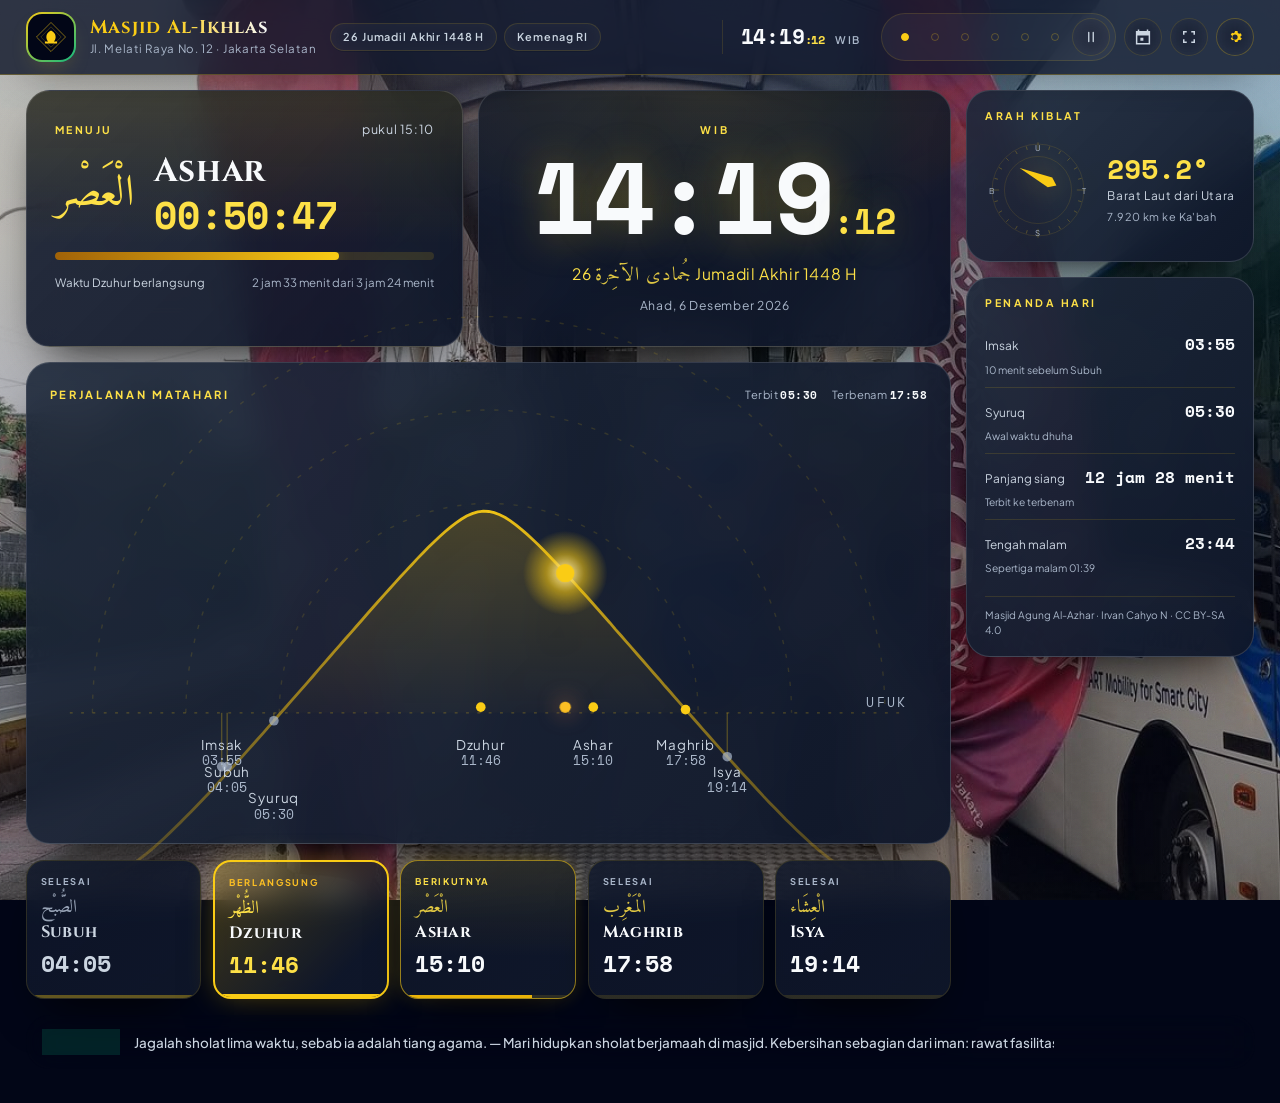
==== commit 5a576427: "Selaraskan UI dashboard dengan bahasa visual papan display Dashboard index.html kini memakai kosakat" ====
--- a/index.html
+++ b/index.html
@@ -9,7 +9,7 @@
 
 <link rel="preconnect" href="https://fonts.googleapis.com">
 <link rel="preconnect" href="https://fonts.gstatic.com" crossorigin>
-<link href="https://fonts.googleapis.com/css2?family=Marcellus&family=Manrope:wght@300;400;500;600;700&family=DM+Mono:wght@300;400;500&family=Amiri:wght@400;700&display=swap" rel="stylesheet">
+<link href="https://fonts.googleapis.com/css2?family=Amiri:ital,wght@0,400;0,700;1,400&family=Cinzel:wght@600;700;800&family=Plus+Jakarta+Sans:wght@300;400;500;600;700;800&family=Space+Mono:wght@400;700&display=swap" rel="stylesheet">
 
 <link rel="stylesheet" href="styles.css">
 <link rel="icon" href="data:image/svg+xml,%3Csvg xmlns='http://www.w3.org/2000/svg' viewBox='0 0 32 32'%3E%3Ctext y='26' font-size='26'%3E%F0%9F%95%8C%3C/text%3E%3C/svg%3E">
@@ -200,7 +200,7 @@
 
   <!-- ================================ PENGUMUMAN ================================ -->
   <footer class="ticker card-surface">
-    <div class="ticker__badge card-surface" data-ticker-badge>INFO</div>
+    <div class="ticker__badge" data-ticker-badge>INFO</div>
     <div class="ticker__viewport">
       <div class="ticker__track" data-ticker-track><span data-ticker-text></span></div>
     </div>
--- a/styles.css
+++ b/styles.css
@@ -7,86 +7,107 @@
 /* ------------------------------- token & tema ------------------------------ */
 
 html[data-theme="night"] {
-  --scrim-a: rgba(3, 6, 14, .42);
-  --scrim-b: rgba(5, 8, 15, .68);
-  --bg-0: #05080f;
-  --panel-rgb: 14, 22, 46;
-  --panel: rgba(var(--panel-rgb), .62);
-  --panel-solid: #0c1428;
-  --line: rgba(201, 162, 74, .22);
-  --line-soft: rgba(201, 162, 74, .11);
-  --line-strong: rgba(236, 205, 130, .48);
-  --txt-1: #f3efe3;
-  --txt-2: #b3b7cc;
-  --txt-3: #a8aec8;
-  --gold-1: #c9a24a;
-  --gold-2: #ecd182;
-  --gold-3: #8d6f2c;
-  --ink-gold: #e6c877;
-  --live: #e8834a;
-  --shadow: 0 26px 60px -28px rgba(0, 0, 0, .9);
-  --aurora: radial-gradient(120% 80% at 50% -10%, rgba(72, 96, 190, .34), transparent 62%),
-            radial-gradient(80% 60% at 12% 8%, rgba(201, 162, 74, .12), transparent 60%),
-            radial-gradient(90% 70% at 92% 22%, rgba(100, 182, 168, .10), transparent 60%);
+  --scrim-a: rgba(2, 6, 23, .34);
+  --scrim-b: rgba(2, 6, 23, .62);
+  --bg-0: #020617;
+  --panel-rgb: 15, 23, 42;
+  --panel-solid: #0b1220;
+  --line: rgba(250, 204, 21, .26);
+  --line-soft: rgba(250, 204, 21, .13);
+  --line-strong: rgba(250, 204, 21, .58);
+  --txt-1: #f8fafc;
+  --txt-2: #cbd5e1;
+  --txt-3: #aab7ca;
+  --gold-1: #eab308;
+  --gold-2: #facc15;
+  --gold-3: #a16207;
+  --ink-gold: #fde047;
+  --live: #fbbf24;
+  --emerald: #10b981;
+  --ink-title: #facc15;
+  --ink-emerald: #6ee7b7;
+  --line-emerald: rgba(16, 185, 129, .5);
+  --glow: rgba(250, 204, 21, .34);
+  --glass-a: rgba(30, 41, 59, .9);
+  --glass-b: rgba(15, 23, 42, .96);
+  --glass-edge: rgba(255, 255, 255, .14);
+  --shadow: 0 24px 50px -22px rgba(0, 0, 0, .92);
+  --aurora: radial-gradient(120% 80% at 50% -10%, rgba(56, 89, 189, .34), transparent 62%),
+            radial-gradient(80% 60% at 12% 8%, rgba(250, 204, 21, .12), transparent 60%),
+            radial-gradient(90% 70% at 92% 22%, rgba(16, 185, 129, .12), transparent 60%);
 }
 
 html[data-theme="dawn"] {
-  --scrim-a: rgba(252, 247, 238, .46);
-  --scrim-b: rgba(247, 241, 230, .74);
-  --bg-0: #f7f1e6;
-  --panel-rgb: 255, 252, 245;
-  --panel: rgba(var(--panel-rgb), .74);
-  --panel-solid: #fffaf1;
-  --line: rgba(146, 106, 42, .26);
-  --line-soft: rgba(146, 106, 42, .14);
-  --line-strong: rgba(146, 106, 42, .5);
+  --scrim-a: rgba(255, 252, 246, .38);
+  --scrim-b: rgba(250, 244, 232, .66);
+  --bg-0: #faf4e8;
+  --panel-rgb: 255, 253, 248;
+  --panel-solid: #fffdf7;
+  --line: rgba(166, 124, 45, .3);
+  --line-soft: rgba(166, 124, 45, .15);
+  --line-strong: rgba(146, 106, 42, .55);
   --txt-1: #3a2a18;
-  --txt-2: #63503a;
+  --txt-2: #5f4c34;
   --txt-3: #55432d;
-  --gold-1: #a9762a;
+  --gold-1: #b07d24;
   --gold-2: #c99b46;
   --gold-3: #7d5416;
   --ink-gold: #66430a;
-  --live: #9c3d1a;
-  --shadow: 0 24px 50px -30px rgba(90, 62, 22, .5);
+  --live: #b8481c;
+  --emerald: #147a63;
+  --ink-title: #7d5416;
+  --ink-emerald: #14624f;
+  --line-emerald: rgba(20, 122, 99, .45);
+  --glow: rgba(176, 125, 36, .3);
+  --glass-a: rgba(255, 255, 255, .93);
+  --glass-b: rgba(255, 252, 245, .97);
+  --glass-edge: rgba(120, 90, 40, .18);
+  --shadow: 0 24px 50px -26px rgba(90, 62, 22, .55);
   --aurora: radial-gradient(120% 80% at 50% -10%, rgba(240, 200, 130, .5), transparent 62%),
             radial-gradient(80% 60% at 10% 6%, rgba(169, 118, 42, .14), transparent 60%),
-            radial-gradient(90% 70% at 92% 20%, rgba(47, 125, 109, .10), transparent 60%);
+            radial-gradient(90% 70% at 92% 20%, rgba(47, 125, 109, .12), transparent 60%);
 }
 
 html[data-theme="emerald"] {
-  --scrim-a: rgba(2, 10, 8, .42);
-  --scrim-b: rgba(4, 18, 14, .68);
-  --bg-0: #04120e;
+  --scrim-a: rgba(2, 12, 9, .36);
+  --scrim-b: rgba(3, 16, 12, .64);
+  --bg-0: #02120d;
   --panel-rgb: 8, 32, 26;
-  --panel: rgba(var(--panel-rgb), .62);
-  --panel-solid: #07211a;
-  --line: rgba(200, 168, 90, .24);
-  --line-soft: rgba(200, 168, 90, .12);
-  --line-strong: rgba(226, 198, 124, .5);
-  --txt-1: #eef3e8;
-  --txt-2: #aec3b6;
-  --txt-3: #a6bdb0;
-  --gold-1: #c8a85a;
-  --gold-2: #e6cb8b;
-  --gold-3: #8c7130;
-  --ink-gold: #dfc178;
-  --live: #e0975a;
-  --shadow: 0 26px 60px -28px rgba(0, 0, 0, .9);
-  --aurora: radial-gradient(120% 80% at 50% -10%, rgba(30, 120, 96, .34), transparent 62%),
-            radial-gradient(80% 60% at 12% 8%, rgba(200, 168, 90, .12), transparent 60%),
-            radial-gradient(90% 70% at 92% 22%, rgba(127, 201, 166, .10), transparent 60%);
+  --panel-solid: #06201a;
+  --line: rgba(250, 204, 21, .26);
+  --line-soft: rgba(250, 204, 21, .13);
+  --line-strong: rgba(250, 204, 21, .56);
+  --txt-1: #f0f7f1;
+  --txt-2: #bdd3c6;
+  --txt-3: #a8c1b4;
+  --gold-1: #eab308;
+  --gold-2: #facc15;
+  --gold-3: #a16207;
+  --ink-gold: #fde047;
+  --live: #fbbf24;
+  --emerald: #34d399;
+  --ink-title: #facc15;
+  --ink-emerald: #6ee7b7;
+  --line-emerald: rgba(52, 211, 153, .5);
+  --glow: rgba(250, 204, 21, .32);
+  --glass-a: rgba(19, 48, 40, .9);
+  --glass-b: rgba(6, 32, 26, .96);
+  --glass-edge: rgba(255, 255, 255, .14);
+  --shadow: 0 24px 50px -22px rgba(0, 0, 0, .92);
+  --aurora: radial-gradient(120% 80% at 50% -10%, rgba(16, 150, 118, .34), transparent 62%),
+            radial-gradient(80% 60% at 12% 8%, rgba(250, 204, 21, .12), transparent 60%),
+            radial-gradient(90% 70% at 92% 22%, rgba(127, 201, 166, .12), transparent 60%);
 }
 
 :root {
-  --display: "Marcellus", "Times New Roman", serif;
-  --body: "Manrope", system-ui, sans-serif;
-  --mono: "DM Mono", ui-monospace, monospace;
+  --display: "Cinzel", "Marcellus", "Times New Roman", serif;
+  --body: "Plus Jakarta Sans", "Manrope", system-ui, sans-serif;
+  --mono: "Space Mono", "DM Mono", ui-monospace, monospace;
   --arabic: "Amiri", "Traditional Arabic", serif;
   --ease: cubic-bezier(.22, .8, .2, 1);
-  --r-lg: 20px;
-  --r-md: 14px;
-  --r-sm: 10px;
+  --r-lg: 24px;
+  --r-md: 18px;
+  --r-sm: 12px;
   --gap: clamp(12px, 1.2vw, 20px);
 }
 
@@ -203,19 +224,20 @@
 }
 .atmos__scrim[hidden] { display: none; }
 
-html[data-dim="soft"] .atmos__scrim { opacity: .5; }
-html[data-dim="medium"] .atmos__scrim { opacity: .75; }
+html[data-dim="soft"] .atmos__scrim { opacity: .42; }
+html[data-dim="medium"] .atmos__scrim { opacity: .66; }
 html[data-dim="strong"] .atmos__scrim { opacity: 1; }
 
 /* -------------------------------- permukaan --------------------------------- */
-/* Satu kelas untuk semua panel: kaca tipis dengan tepi kuningan. */
+/* Satu kelas untuk semua panel: kaca tipis dengan tepi kuningan, seperti kartu
+   pada papan display TV. Pendar halus membuat panel terpisah dari foto latar. */
 .card-surface {
   position: relative;
-  border: 1px solid var(--line);
+  border: 1px solid var(--glass-edge);
   border-radius: var(--r-lg);
-  background: var(--panel);
-  backdrop-filter: blur(16px) saturate(1.2);
-  -webkit-backdrop-filter: blur(16px) saturate(1.2);
+  background: linear-gradient(135deg, var(--glass-a) 0%, var(--glass-b) 100%);
+  backdrop-filter: blur(16px);
+  -webkit-backdrop-filter: blur(16px);
   box-shadow: var(--shadow);
 }
 
@@ -242,48 +264,75 @@
   grid-template-columns: minmax(0, 1fr) auto auto;
   align-items: center;
   gap: clamp(12px, 1.6vw, 26px);
-  padding: 11px clamp(14px, 2vw, 30px);
+  padding: 12px clamp(14px, 2vw, 30px);
   border-bottom: 1px solid var(--line);
-  background: var(--panel);
-  backdrop-filter: blur(20px) saturate(1.25);
-  -webkit-backdrop-filter: blur(20px) saturate(1.25);
+  background: rgba(var(--panel-rgb), .82);
+  backdrop-filter: blur(22px) saturate(1.3);
+  -webkit-backdrop-filter: blur(22px) saturate(1.3);
+  box-shadow: 0 18px 40px -30px rgba(0, 0, 0, .95);
 }
 
 .topbar__id {
-  display: flex; align-items: center; gap: 13px;
+  display: flex; align-items: center; gap: 14px;
   min-width: 0;
 }
 .topbar__mark { display: grid; place-items: center; flex: none; }
-.mark { width: 40px; height: 40px; }
+/* Lambang masjid dalam kotak gradien emas–zamrud, seperti papan display. */
+.topbar__mark {
+  width: 50px; height: 50px;
+  border-radius: 16px;
+  padding: 2px;
+  background: linear-gradient(140deg, var(--gold-2), var(--emerald));
+  box-shadow: 0 10px 24px -12px var(--glow);
+}
+.topbar__mark .mark {
+  width: 100%; height: 100%;
+  padding: 7px;
+  border-radius: 14px;
+  background: var(--bg-0);
+}
 .mark__ring { fill: none; stroke: var(--line-strong); stroke-width: 1.2; }
 .mark__ring--in { stroke: var(--line); }
-.mark__dome { fill: var(--gold-1); }
+.mark__dome { fill: var(--gold-2); }
+html[data-theme="dawn"] .topbar__mark .mark { background: #fffdf7; }
 
 .topbar__names { min-width: 0; display: flex; flex-direction: column; }
-.topbar__name { font-size: 1.24rem; line-height: 1.25; }
+/* Nama masjid memakai teks gradien emas, seperti judul pada papan display. */
+.topbar__name {
+  font-family: var(--display); font-weight: 700;
+  font-size: 1.16rem; line-height: 1.25;
+  letter-spacing: .04em;
+  background: linear-gradient(90deg, var(--ink-title) 0%, var(--ink-title) 45%, var(--txt-1) 100%);
+  -webkit-background-clip: text; background-clip: text;
+  color: transparent;
+  -webkit-text-fill-color: transparent;
+  width: fit-content;
+}
 .topbar__addr {
-  font-size: .76rem; color: var(--txt-3);
-  letter-spacing: .05em;
+  font-size: .72rem; color: var(--txt-3);
+  letter-spacing: .06em;
   white-space: nowrap; overflow: hidden; text-overflow: ellipsis;
 }
 .topbar__chips { display: flex; gap: 7px; flex-wrap: wrap; }
 
 .topbar__now {
-  display: flex; align-items: baseline; gap: 9px;
+  display: flex; align-items: baseline; gap: 10px;
   padding-left: clamp(6px, 1.4vw, 22px);
   border-left: 1px solid var(--line-soft);
 }
 .topbar__clock {
-  font-family: var(--mono); font-size: 1.32rem;
+  font-family: var(--mono); font-weight: 700;
+  font-size: 1.34rem;
   font-variant-numeric: tabular-nums; letter-spacing: -.01em;
 }
 .topbar__sec { font-size: .58em; color: var(--ink-gold); }
 .topbar__zone {
-  font-size: .68rem; color: var(--txt-3);
-  letter-spacing: .14em; text-transform: uppercase;
-}
-
-.topbar__tools { display: flex; align-items: center; gap: 8px; }
+  font-size: .66rem; color: var(--txt-3);
+  letter-spacing: .16em; text-transform: uppercase;
+  font-weight: 600;
+}
+
+.topbar__tools { display: flex; align-items: center; gap: 8px; min-width: 0; }
 
 /* ------------------------------ kendali latar ------------------------------- */
 .latarbg {
@@ -291,10 +340,16 @@
   border: 1px solid var(--line-soft);
   border-radius: 999px;
   padding: 4px 5px 4px 11px;
-  background: rgba(255, 255, 255, .03);
+  background: rgba(255, 255, 255, .04);
+  min-width: 0; max-width: 100%;
 }
 .latarbg[hidden] { display: none; }
-.latarbg__dots { display: flex; align-items: center; gap: 6px; }
+/* Titik galeri bisa digulir di layar sempit; tanpa ini bilah atas meluber. */
+.latarbg__dots {
+  display: flex; align-items: center; gap: 6px;
+  min-width: 0; overflow-x: auto; scrollbar-width: none;
+}
+.latarbg__dots::-webkit-scrollbar { display: none; }
 .latarbg__pause {
   display: grid; place-items: center;
   width: 26px; height: 26px;
@@ -302,14 +357,14 @@
   background: none; color: var(--txt-2);
   transition: color .25s, border-color .25s, background .25s;
 }
-.latarbg__pause:hover { color: var(--gold-2); border-color: var(--line-strong); background: rgba(201, 162, 74, .12); }
+.latarbg__pause:hover { color: var(--gold-2); border-color: var(--line-strong); background: rgba(250, 204, 21, .14); }
 .latarbg__pause svg { width: 13px; height: 13px; }
 
 /* Titik galeri: tampak 8px, tetapi area sentuh tetap lega. */
 .gal-dot {
   display: grid; place-items: center;
-  width: 26px; height: 26px; padding: 0;
-  border: none; background: none;
+  width: 24px; height: 24px; padding: 0;
+  border: none; background: none; flex: none;
 }
 .gal-dot::before {
   content: "";
@@ -318,30 +373,36 @@
   transition: background .3s, border-color .3s, transform .3s var(--ease);
 }
 .gal-dot:hover::before { border-color: var(--line-strong); transform: scale(1.25); }
-.gal-dot.is-active::before { background: var(--gold-1); border-color: var(--gold-1); }
-
+.gal-dot.is-active::before { background: var(--gold-2); border-color: var(--gold-2); }
+
+/* Chip dan tombol ikon bergaya pil kaca, seperti lencana pada papan display. */
 .chip {
   display: inline-flex; align-items: center; gap: 6px;
   border: 1px solid var(--line-soft);
   border-radius: 999px;
   padding: 5px 12px;
-  font-size: .7rem; letter-spacing: .06em;
+  font-size: .68rem; letter-spacing: .08em; font-weight: 600;
   color: var(--txt-2);
   white-space: nowrap;
-}
-.chip--soft { background: rgba(255, 255, 255, .03); }
+  background: rgba(255, 255, 255, .04);
+  backdrop-filter: blur(10px);
+  -webkit-backdrop-filter: blur(10px);
+}
+.chip--soft { background: rgba(255, 255, 255, .05); }
 
 .iconbtn {
   display: grid; place-items: center;
   width: 38px; height: 38px; flex: none;
   border: 1px solid var(--line-soft);
-  border-radius: 11px;
-  background: rgba(255, 255, 255, .03);
+  border-radius: 50%;
+  background: rgba(255, 255, 255, .04);
   color: var(--txt-2);
+  backdrop-filter: blur(10px);
+  -webkit-backdrop-filter: blur(10px);
   transition: color .25s, border-color .25s, background .25s, transform .25s var(--ease);
 }
-.iconbtn:hover { color: var(--gold-2); border-color: var(--line-strong); background: rgba(201, 162, 74, .1); transform: translateY(-1px); }
-.iconbtn--accent { color: var(--gold-1); border-color: var(--line); }
+.iconbtn:hover { color: var(--gold-2); border-color: var(--line-strong); background: rgba(250, 204, 21, .14); transform: translateY(-1px); }
+.iconbtn--accent { color: var(--gold-2); border-color: var(--line); }
 .iconbtn svg { width: 18px; height: 18px; fill: currentColor; }
 
 /* ---------------------------------- fokus ---------------------------------- */
@@ -362,15 +423,16 @@
   padding: clamp(20px, 2.2vw, 30px);
   display: flex; flex-direction: column; gap: 14px;
   background:
-    linear-gradient(180deg, rgba(201, 162, 74, .09), transparent 60%),
-    var(--panel);
+    linear-gradient(180deg, rgba(250, 204, 21, .12), transparent 60%),
+    linear-gradient(135deg, rgba(var(--panel-rgb), .86) 0%, rgba(var(--panel-rgb), .95) 100%);
 }
 .nextup__head { display: flex; align-items: baseline; justify-content: space-between; gap: 12px; }
 .nextup__kicker {
-  font-size: .68rem; letter-spacing: .22em; text-transform: uppercase;
-  color: var(--txt-3);
-}
-.nextup__when { font-size: .78rem; color: var(--ink-gold); letter-spacing: .05em; }
+  font-size: .66rem; letter-spacing: .24em; text-transform: uppercase;
+  font-weight: 700;
+  color: var(--ink-gold);
+}
+.nextup__when { font-size: .78rem; color: var(--txt-2); letter-spacing: .05em; }
 
 .nextup__body { display: flex; align-items: center; gap: clamp(12px, 1.6vw, 20px); min-width: 0; }
 .nextup__ar {
@@ -382,12 +444,13 @@
 }
 .nextup__id { min-width: 0; }
 .nextup__name {
-  font-family: var(--display);
+  font-family: var(--display); font-weight: 700;
   font-size: clamp(1.5rem, 2.6vw, 2.2rem);
   line-height: 1.1;
+  letter-spacing: .02em;
 }
 .nextup__count {
-  font-family: var(--mono);
+  font-family: var(--mono); font-weight: 700;
   font-size: clamp(1.6rem, 3vw, 2.4rem);
   font-variant-numeric: tabular-nums;
   color: var(--ink-gold);
@@ -396,7 +459,7 @@
 }
 
 .nextup__bar {
-  height: 6px; border-radius: 999px;
+  height: 8px; border-radius: 999px;
   background: var(--line-soft);
   overflow: hidden;
 }
@@ -404,6 +467,7 @@
   display: block; height: 100%; width: 0;
   border-radius: 999px;
   background: linear-gradient(90deg, var(--gold-3), var(--gold-2));
+  box-shadow: 0 0 16px var(--glow);
   transition: width .9s linear;
 }
 .nextup__foot {
@@ -420,18 +484,22 @@
   gap: 6px;
   padding: clamp(20px, 2.4vw, 32px);
   text-align: center;
+  background:
+    radial-gradient(120% 90% at 50% 0%, rgba(250, 204, 21, .1), transparent 62%),
+    linear-gradient(135deg, rgba(var(--panel-rgb), .86) 0%, rgba(var(--panel-rgb), .95) 100%);
 }
 .clockface__zone {
-  font-size: .68rem; letter-spacing: .22em; text-transform: uppercase;
+  font-size: .66rem; letter-spacing: .24em; text-transform: uppercase;
+  font-weight: 700;
   color: var(--ink-gold);
 }
 .clockface__time {
-  font-family: var(--mono);
+  font-family: var(--mono); font-weight: 700;
   font-size: clamp(3.4rem, 8.4vw, 6.4rem);
-  font-weight: 300;
   line-height: 1;
   font-variant-numeric: tabular-nums;
   letter-spacing: -.02em;
+  text-shadow: 0 0 40px var(--glow);
 }
 .clockface__sec { font-size: .34em; color: var(--ink-gold); letter-spacing: 0; }
 .clockface__hijri {
@@ -439,7 +507,7 @@
   letter-spacing: .04em; margin-top: 8px;
 }
 .clockface__hijri span[data-hijri-ar] {
-  font-family: var(--arabic); font-size: 1.22em; opacity: .85;
+  font-family: var(--arabic); font-size: 1.22em; opacity: .88;
 }
 .clockface__greg { font-size: .76rem; color: var(--txt-3); letter-spacing: .06em; }
 
@@ -450,26 +518,26 @@
   gap: 14px; flex-wrap: wrap; margin-bottom: 6px;
 }
 .sunpath__title {
-  font-size: .72rem; letter-spacing: .22em; text-transform: uppercase;
-  color: var(--txt-3);
-  font-family: var(--body); font-weight: 600;
+  font-size: .7rem; letter-spacing: .24em; text-transform: uppercase;
+  color: var(--ink-gold);
+  font-family: var(--body); font-weight: 700;
 }
 .sunpath__legend { display: flex; gap: 14px; flex-wrap: wrap; }
 .sunpath__legend span { font-size: .7rem; color: var(--txt-3); letter-spacing: .04em; }
-.sunpath__legend b { color: var(--txt-1); font-weight: 500; font-family: var(--mono); }
+.sunpath__legend b { color: var(--txt-1); font-weight: 700; font-family: var(--mono); }
 
 .arc { width: 100%; height: auto; display: block; overflow: visible; }
 .arc__grid path { fill: none; stroke: var(--line-soft); stroke-width: 1; stroke-dasharray: 3 7; }
 .arc__dayarea { fill: url(#dayFill); stroke: none; }
-.arc__line { fill: none; stroke: url(#arcStroke); stroke-width: 1.6; }
+.arc__line { fill: none; stroke: url(#arcStroke); stroke-width: 2; }
 .arc__horizon { stroke: var(--line); stroke-width: 1; stroke-dasharray: 2 6; }
 .arc__horizon-label {
   fill: var(--txt-3); font-family: var(--mono);
   font-size: 9px; letter-spacing: .18em;
 }
-.arc__sun-core { fill: var(--gold-2); filter: drop-shadow(0 0 6px rgba(236, 209, 130, .95)); }
+.arc__sun-core { fill: var(--gold-2); filter: drop-shadow(0 0 8px var(--glow)); }
 .arc__sun { transition: transform .9s var(--ease); }
-.arc-mark__dot { fill: var(--gold-1); }
+.arc-mark__dot { fill: var(--gold-2); }
 .arc-mark__dot--below { fill: var(--txt-3); opacity: .7; }
 .arc-mark__stem { stroke: var(--line); stroke-width: 1; }
 .arc-mark__label {
@@ -489,36 +557,39 @@
   gap: clamp(8px, .9vw, 13px);
 }
 
-/* Rel menjadi satu kesatuan: kartu menyatu secara visual. */
+/* Rel menjadi satu kesatuan: kartu kaca seperti ubin papan display. */
 .stop {
   position: relative;
   border: 1px solid var(--line-soft);
   border-radius: var(--r-md);
-  background: var(--panel);
+  background: linear-gradient(135deg, rgba(var(--panel-rgb), .84) 0%, rgba(var(--panel-rgb), .95) 100%);
   backdrop-filter: blur(14px) saturate(1.2);
   -webkit-backdrop-filter: blur(14px) saturate(1.2);
+  box-shadow: var(--shadow);
   padding: 13px 14px 15px;
   display: flex; flex-direction: column; gap: 3px;
   overflow: hidden;
-  transition: border-color .3s, background .3s, transform .3s var(--ease), opacity .3s;
-}
-.stop:hover { transform: translateY(-2px); border-color: var(--line); }
+  transition: border-color .3s, background .3s, transform .3s var(--ease), box-shadow .3s;
+}
+.stop:hover { transform: translateY(-2px); border-color: var(--line); box-shadow: var(--shadow), 0 0 0 1px var(--line-soft); }
 
 .stop__state {
-  font-size: .6rem; letter-spacing: .16em; text-transform: uppercase;
+  font-size: .58rem; letter-spacing: .18em; text-transform: uppercase;
+  font-weight: 700;
   color: var(--txt-3);
   margin-bottom: 5px;
 }
 .stop__ar {
   font-family: var(--arabic); font-size: 1.14rem;
-  color: var(--ink-gold); opacity: .85; line-height: 1.3;
+  color: var(--ink-gold); opacity: .88; line-height: 1.3;
 }
 .stop__name {
-  font-family: var(--display); font-size: 1.02rem;
+  font-family: var(--display); font-weight: 700; font-size: 1.02rem;
   line-height: 1.2;
+  letter-spacing: .02em;
 }
 .stop__time {
-  font-family: var(--mono); font-size: 1.42rem;
+  font-family: var(--mono); font-weight: 700; font-size: 1.42rem;
   font-variant-numeric: tabular-nums;
   color: var(--txt-1); margin-top: 1px;
 }
@@ -540,16 +611,23 @@
 .stop--past .stop__state { color: var(--txt-3); }
 .stop--past .stop__fill { background: var(--line); }
 
-.stop--next { border-color: var(--line-strong); background: var(--panel-solid); }
+/* Kartu berikutnya dan kartu berjalan memakai tepi emas dengan pendar,
+   seperti sorotan pada papan display. */
+.stop--next {
+  border-color: var(--line-strong);
+  background:
+    linear-gradient(180deg, rgba(250, 204, 21, .1), transparent 70%),
+    linear-gradient(135deg, rgba(var(--panel-rgb), .88) 0%, rgba(var(--panel-rgb), .98) 100%);
+  box-shadow: var(--shadow), 0 0 22px -6px var(--glow);
+}
 .stop--next .stop__state { color: var(--ink-gold); }
 .stop--next .stop__fill { background: var(--gold-1); }
 
 .stop--now {
-  border-color: var(--gold-1);
+  border: 2px solid var(--gold-2);
   background:
-    linear-gradient(180deg, rgba(201, 162, 74, .14), transparent 70%),
-    var(--panel-solid);
-  box-shadow: 0 0 0 1px var(--line-strong), var(--shadow);
+    linear-gradient(135deg, rgba(250, 204, 21, .26) 0%, rgba(var(--panel-rgb), .96) 78%);
+  box-shadow: 0 0 28px -4px var(--glow), var(--shadow);
 }
 .stop--now .stop__state { color: var(--live); }
 .stop--now .stop__ar { opacity: 1; }
@@ -568,15 +646,18 @@
 
 .panel { padding: 17px 18px 18px; }
 .panel__title {
-  font-size: .68rem; letter-spacing: .22em; text-transform: uppercase;
-  color: var(--txt-3);
-  font-family: var(--body); font-weight: 600;
+  font-size: .66rem; letter-spacing: .24em; text-transform: uppercase;
+  color: var(--ink-gold);
+  font-family: var(--body); font-weight: 700;
   margin-bottom: 12px;
 }
 
 /* Kiblat */
 .qibla__body { display: flex; align-items: center; gap: 16px; }
-.qibla__dial { width: 106px; height: 106px; flex: none; }
+.qibla__dial {
+  width: 106px; height: 106px; flex: none;
+  filter: drop-shadow(0 0 14px var(--glow));
+}
 .qibla__ring { fill: none; stroke: var(--line-soft); stroke-width: 1; }
 .qibla__ring--in { stroke: var(--line-soft); }
 .qibla__ticks line { stroke: var(--line); stroke-width: 1; }
@@ -584,13 +665,13 @@
   fill: var(--txt-3); font-family: var(--body);
   font-size: 9px; letter-spacing: .1em;
 }
-.qibla__needle path { fill: var(--gold-1); }
+.qibla__needle path { fill: var(--gold-2); }
 .qibla__hub { fill: var(--gold-2); }
 .qibla__needle { transform-box: fill-box; transform-origin: center; transition: transform .8s var(--ease); }
 
 .qibla__read { display: flex; flex-direction: column; gap: 3px; min-width: 0; }
 .qibla__deg {
-  font-family: var(--mono); font-size: 1.72rem;
+  font-family: var(--mono); font-weight: 700; font-size: 1.72rem;
   color: var(--ink-gold); line-height: 1.1;
 }
 .qibla__dir { font-size: .74rem; color: var(--txt-2); letter-spacing: .05em; }
@@ -609,7 +690,7 @@
 .times__row:last-child { border-bottom: none; }
 .times__label { font-size: .74rem; color: var(--txt-2); }
 .times__time {
-  font-family: var(--mono); font-size: 1.02rem;
+  font-family: var(--mono); font-weight: 700; font-size: 1.02rem;
   font-variant-numeric: tabular-nums;
   color: var(--txt-1);
   text-align: right;
@@ -633,15 +714,36 @@
   grid-template-columns: auto minmax(0, 1fr) auto;
   align-items: center;
   gap: 14px;
-  padding: 11px 16px;
-}
+  padding: 12px 16px;
+}
+/* Lencana pengumuman bercorak zamrud transparan dengan titik berdenyut,
+   seperti lencana INFO pada papan display. Teks memakai --ink-emerald agar
+   lolos kontras di semua tema. */
 .ticker__badge {
-  border: 1px solid var(--line);
+  display: inline-flex; align-items: center; gap: 7px;
+  border: 1px solid var(--line-emerald);
   border-radius: 999px;
-  padding: 4px 12px;
-  font-size: .66rem; letter-spacing: .2em;
-  color: var(--ink-gold);
-  box-shadow: none;
+  padding: 4px 13px;
+  font-size: .64rem; letter-spacing: .22em; font-weight: 700;
+  color: var(--ink-emerald);
+  background: rgba(16, 185, 129, .16);
+  backdrop-filter: blur(10px);
+  -webkit-backdrop-filter: blur(10px);
+}
+/* Titik memakai pseudo-elemen karena app.js menimpa textContent lencana,
+   sehingga markah tambahan di dalamnya akan terhapus. */
+.ticker__badge::before {
+  content: "";
+  width: 7px; height: 7px; border-radius: 50%;
+  background: var(--emerald);
+  box-shadow: 0 0 0 0 rgba(16, 185, 129, .6);
+  animation: denyut 2.2s ease-out infinite;
+  flex: none;
+}
+@keyframes denyut {
+  0% { box-shadow: 0 0 0 0 rgba(16, 185, 129, .55); }
+  70% { box-shadow: 0 0 0 7px rgba(16, 185, 129, 0); }
+  100% { box-shadow: 0 0 0 0 rgba(16, 185, 129, 0); }
 }
 .ticker__viewport { overflow: hidden; position: relative; }
 .ticker__track {
@@ -650,13 +752,13 @@
   animation: slide 42s linear infinite;
 }
 .ticker__track:hover { animation-play-state: paused; }
-.ticker__track span { font-size: .82rem; color: var(--txt-2); }
+.ticker__track span { font-size: .84rem; color: var(--txt-2); font-weight: 500; }
 .ticker__hint {
   font-size: .66rem; color: var(--txt-3); letter-spacing: .04em;
   text-align: right; white-space: nowrap;
 }
-button.ticker__hint { border: none; background: none; padding: 6px 9px; border-radius: 8px; }
-button.ticker__hint:hover { color: var(--gold-2); background: rgba(255, 255, 255, .05); }
+button.ticker__hint { border: none; background: none; padding: 6px 9px; border-radius: 999px; }
+button.ticker__hint:hover { color: var(--gold-2); background: rgba(250, 204, 21, .12); }
 
 /* ------------------------------ lapisan adzan ------------------------------ */
 .adhan {
@@ -682,12 +784,12 @@
 }
 .adhan__ar {
   font-family: var(--arabic); font-size: clamp(2.4rem, 6vw, 3.6rem);
-  color: var(--gold-1); margin: 14px 0 6px;
-}
-.adhan__name { font-family: var(--display); font-size: clamp(1.7rem, 4vw, 2.5rem); }
+  color: var(--ink-gold); margin: 14px 0 6px;
+}
+.adhan__name { font-family: var(--display); font-weight: 700; font-size: clamp(1.7rem, 4vw, 2.5rem); letter-spacing: .02em; }
 .adhan__time {
-  font-family: var(--mono); font-size: 1.5rem;
-  color: var(--gold-2); margin-top: 8px;
+  font-family: var(--mono); font-weight: 700; font-size: 1.5rem;
+  color: var(--ink-gold); margin-top: 8px;
 }
 .adhan__call { font-size: .84rem; color: var(--txt-2); letter-spacing: .06em; margin-top: 4px; }
 .adhan .btn { margin-top: 18px; }
@@ -695,11 +797,13 @@
 /* ---------------------------------- tombol --------------------------------- */
 .btn {
   border: 1px solid var(--line);
-  border-radius: 11px;
+  border-radius: 999px;
   background: rgba(255, 255, 255, .04);
   color: var(--txt-1);
-  padding: 10px 18px;
-  font-size: .82rem; letter-spacing: .03em;
+  padding: 10px 20px;
+  font-size: .82rem; font-weight: 600; letter-spacing: .04em;
+  backdrop-filter: blur(10px);
+  -webkit-backdrop-filter: blur(10px);
   transition: border-color .25s, background .25s, transform .25s var(--ease), box-shadow .25s;
 }
 .btn:hover { transform: translateY(-1px); }
@@ -707,11 +811,11 @@
   background: linear-gradient(180deg, var(--gold-2), var(--gold-1));
   border-color: transparent;
   color: #1a1206;
-  font-weight: 600;
-}
-.btn--gold:hover { box-shadow: 0 12px 28px -12px rgba(201, 162, 74, .85); }
+  font-weight: 700;
+}
+.btn--gold:hover { box-shadow: 0 12px 28px -12px var(--glow), 0 0 20px -6px var(--glow); }
 .btn--ghost { color: var(--txt-2); }
-.btn--ghost:hover { color: var(--gold-2); border-color: var(--line-strong); }
+.btn--ghost:hover { color: var(--gold-2); border-color: var(--line-strong); background: rgba(250, 204, 21, .1); }
 
 /* ---------------------------------- modal ---------------------------------- */
 .modal { position: fixed; inset: 0; z-index: 70; display: grid; place-items: center; padding: 18px; }
@@ -919,9 +1023,9 @@
   z-index: 90;
   background: var(--panel-solid);
   border: 1px solid var(--line-strong);
-  border-radius: 11px;
-  padding: 11px 20px;
-  font-size: .8rem; color: var(--txt-1);
+  border-radius: 999px;
+  padding: 11px 22px;
+  font-size: .8rem; font-weight: 600; color: var(--txt-1);
   box-shadow: var(--shadow);
   animation: archIn .4s var(--ease);
 }
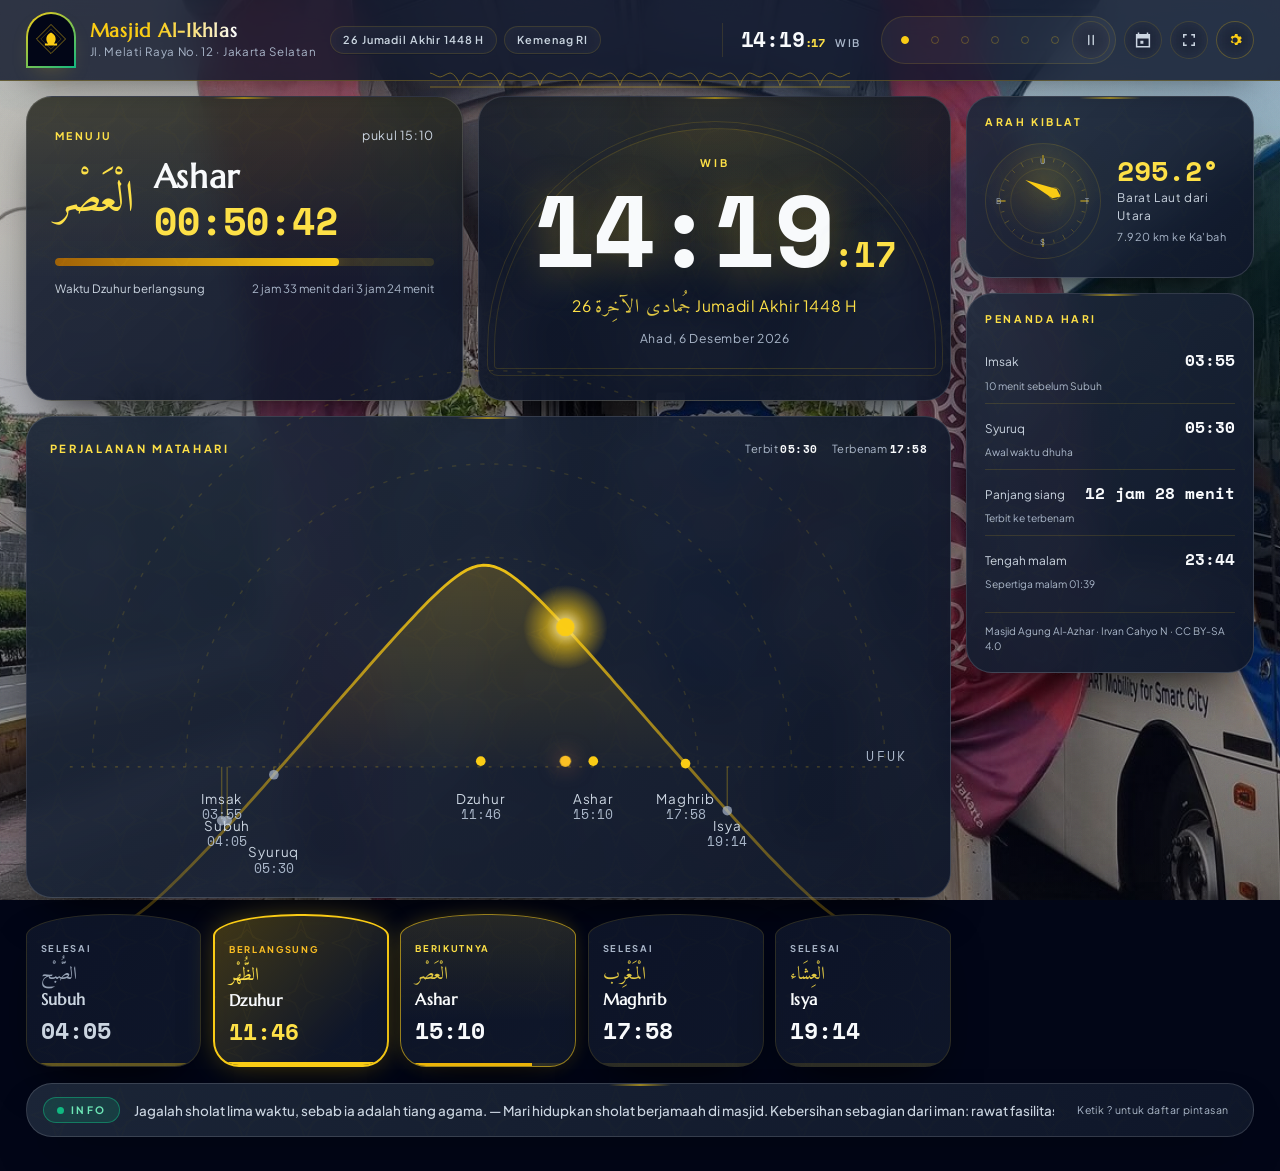
==== commit dad8f251: "Perhalus UI dengan bahasa visual Timur Tengah dan tambah saldo kas masjid Bahasa visual: - Judul mem" ====
--- a/index.html
+++ b/index.html
@@ -9,7 +9,7 @@
 
 <link rel="preconnect" href="https://fonts.googleapis.com">
 <link rel="preconnect" href="https://fonts.gstatic.com" crossorigin>
-<link href="https://fonts.googleapis.com/css2?family=Amiri:ital,wght@0,400;0,700;1,400&family=Cinzel:wght@600;700;800&family=Plus+Jakarta+Sans:wght@300;400;500;600;700;800&family=Space+Mono:wght@400;700&display=swap" rel="stylesheet">
+<link href="https://fonts.googleapis.com/css2?family=Amiri:ital,wght@0,400;0,700;1,400&family=Cinzel:wght@600;700;800&family=Marcellus&family=Plus+Jakarta+Sans:wght@300;400;500;600;700;800&family=Space+Mono:wght@400;700&display=swap" rel="stylesheet">
 
 <link rel="stylesheet" href="styles.css">
 <link rel="icon" href="data:image/svg+xml,%3Csvg xmlns='http://www.w3.org/2000/svg' viewBox='0 0 32 32'%3E%3Ctext y='26' font-size='26'%3E%F0%9F%95%8C%3C/text%3E%3C/svg%3E">
@@ -100,10 +100,12 @@
 
     <!-- Jam & tanggal -->
     <article class="clockface card-surface">
-      <span class="clockface__zone" data-clockface-zone>WIB</span>
-      <p class="clockface__time" data-clock-big>--:--<span class="clockface__sec" data-clockface-sec>:--</span></p>
-      <p class="clockface__hijri"><span data-hijri-ar>—</span> <span data-hijri>—</span></p>
-      <p class="clockface__greg" data-greg>—</p>
+      <div class="clockface__inner">
+        <span class="clockface__zone" data-clockface-zone>WIB</span>
+        <p class="clockface__time" data-clock-big>--:--<span class="clockface__sec" data-clockface-sec>:--</span></p>
+        <p class="clockface__hijri"><span data-hijri-ar>—</span> <span data-hijri>—</span></p>
+        <p class="clockface__greg" data-greg>—</p>
+      </div>
     </article>
 
     <!-- Busur matahari -->
@@ -179,6 +181,7 @@
           <text class="qibla__e qibla__card" x="112" y="64" text-anchor="middle">T</text>
           <g class="qibla__needle" data-qibla-needle>
             <path d="M60 22 L66 60 L60 68 L54 60 Z"/>
+            <circle class="qibla__hub-halo" cx="60" cy="60" r="7"/>
             <circle class="qibla__hub" cx="60" cy="60" r="3.6"/>
           </g>
         </svg>
@@ -188,6 +191,18 @@
           <span class="qibla__dist" data-qibla-dist>—</span>
         </div>
       </div>
+    </article>
+
+    <!-- Saldo kas masjid -->
+    <article class="panel kas card-surface" data-kas-card hidden>
+      <div class="kas__head">
+        <h2 class="panel__title">Saldo Kas Masjid</h2>
+        <span class="kas__asof" data-kas-asof>—</span>
+      </div>
+      <p class="kas__total" data-kas-total>Rp 0</p>
+      <p class="kas__total-note">Total seluruh dana · <span data-kas-total-compact>Rp 0</span></p>
+      <ul class="kas" data-kas-rows></ul>
+      <p class="kas__note" data-kas-note hidden></p>
     </article>
 
     <!-- Waktu lain -->
@@ -363,6 +378,48 @@
         </label>
       </section>
 
+      <section class="pane" data-pane="kas">
+        <h3 class="pane__title">Saldo Kas Masjid</h3>
+        <p class="pane__note">Saldo per pos dana ditampilkan di dashboard dan dapat ikut tampil di papan TV. Isi angka rupiah tanpa titik, atau dengan titik sebagai pemisah ribuan — keduanya dibaca sama.</p>
+        <label class="switch">
+          <input type="checkbox" data-in="kasOn">
+          <span class="switch__track"><span class="switch__dot"></span></span>
+          <span class="switch__text">Tampilkan saldo kas di dashboard dan papan TV</span>
+        </label>
+        <div class="field-row">
+          <label class="field">
+            <span>Saldo kas umum</span>
+            <input type="text" inputmode="numeric" data-kas-in="umum" placeholder="mis. 45000000">
+          </label>
+          <label class="field">
+            <span>Infaq &amp; sedekah Jum'at</span>
+            <input type="text" inputmode="numeric" data-kas-in="infaq" placeholder="mis. 12500000">
+          </label>
+        </div>
+        <div class="field-row">
+          <label class="field">
+            <span>Zakat &amp; zakat fitrah</span>
+            <input type="text" inputmode="numeric" data-kas-in="zakat" placeholder="mis. 30000000">
+          </label>
+          <label class="field">
+            <span>Pembangunan &amp; renovasi</span>
+            <input type="text" inputmode="numeric" data-kas-in="pembangunan" placeholder="mis. 75000000">
+          </label>
+        </div>
+        <div class="field-row">
+          <label class="field">
+            <span>Saldo per tanggal</span>
+            <input type="date" data-in="kasAsOf">
+          </label>
+        </div>
+        <label class="field">
+          <span>Catatan singkat (opsional)</span>
+          <input type="text" data-in="kasNote" placeholder="mis. Laporan keuangan bulan berjalan">
+        </label>
+        <p class="field__note kas-preview" data-kas-preview hidden></p>
+        <p class="field__note" data-kas-hint>Angka ini tampil ke jamaah. Cocokkan dengan laporan DKM sebelum dinyalakan.</p>
+      </section>
+
       <section class="pane" data-pane="latar">
         <h3 class="pane__title">Latar Foto</h3>
         <p class="pane__note">Foto masjid tampil sebagai latar seluruh layar dan berganti sendiri, sehingga jadwal tetap terbaca di atasnya.</p>
@@ -441,6 +498,7 @@
 <div class="toast" data-toast role="status" aria-live="polite" hidden></div>
 
 <script src="prayer-times.js"></script>
+<script src="kas.js"></script>
 <script src="app.js"></script>
 </body>
 </html>
--- a/styles.css
+++ b/styles.css
@@ -26,6 +26,7 @@
   --emerald: #10b981;
   --ink-title: #facc15;
   --ink-emerald: #6ee7b7;
+  --ink-negatif: #fca5a5;
   --line-emerald: rgba(16, 185, 129, .5);
   --glow: rgba(250, 204, 21, .34);
   --glass-a: rgba(30, 41, 59, .9);
@@ -57,6 +58,7 @@
   --emerald: #147a63;
   --ink-title: #7d5416;
   --ink-emerald: #14624f;
+  --ink-negatif: #9f1239;
   --line-emerald: rgba(20, 122, 99, .45);
   --glow: rgba(176, 125, 36, .3);
   --glass-a: rgba(255, 255, 255, .93);
@@ -88,6 +90,7 @@
   --emerald: #34d399;
   --ink-title: #facc15;
   --ink-emerald: #6ee7b7;
+  --ink-negatif: #fca5a5;
   --line-emerald: rgba(52, 211, 153, .5);
   --glow: rgba(250, 204, 21, .32);
   --glass-a: rgba(19, 48, 40, .9);
@@ -100,15 +103,27 @@
 }
 
 :root {
-  --display: "Cinzel", "Marcellus", "Times New Roman", serif;
+  /* Judul memakai marcellus, punggungan huruf Romawi yang berpadanan dengan
+     ukiran batu masjid; badan teks tetap sans agar angka jam mudah dibaca. */
+  --display: "Marcellus", "Cinzel", "Times New Roman", serif;
   --body: "Plus Jakarta Sans", "Manrope", system-ui, sans-serif;
   --mono: "Space Mono", "DM Mono", ui-monospace, monospace;
   --arabic: "Amiri", "Traditional Arabic", serif;
   --ease: cubic-bezier(.22, .8, .2, 1);
-  --r-lg: 24px;
+  --r-lg: 26px;
   --r-md: 18px;
   --r-sm: 12px;
+  /* Sudut lengkung ala gerbang masjid untuk potongan-potongan kecil. */
+  --arch-lg: 999px 999px 26px 26px;
+  --arch-sm: 999px 999px 14px 14px;
+  /* Kubah dangkal: lebar penuh tapi hanya ~22px tinggi, supaya teks di dalam
+     kartu tidak pernah terpotong garis lengkung. */
+  --arch-top: 48% 48% 26px 26px / 22px 22px 26px 26px;
   --gap: clamp(12px, 1.2vw, 20px);
+  /* Ornamen bintang-delapan, tampak samar seperti tenunan tenun pada dinding. */
+  --ornamen: url("data:image/svg+xml,%3Csvg xmlns='http://www.w3.org/2000/svg' width='56' height='56' viewBox='0 0 56 56'%3E%3Cg fill='none' stroke='%23facc15' stroke-width='1'%3E%3Cpath d='M28 4l6 18 18 6-18 6-6 18-6-18-18-6 18-6z'/%3E%3Cpath d='M28 14l14 14-14 14-14-14z'/%3E%3C/g%3E%3C/svg%3E");
+  /* Rangkaian lengkung (muqarnas) sebagai pemisah antarbagian. */
+  --muqarnas: url("data:image/svg+xml,%3Csvg xmlns='http://www.w3.org/2000/svg' width='40' height='16' viewBox='0 0 40 16'%3E%3Cpath d='M0 15h40M0 14c2.5-9 7.5-13 10-13s7.5 4 10 4 7.5-4 10-4 7.5 4 10 13' fill='none' stroke='%23facc15' stroke-width='1'/%3E%3C/svg%3E");
 }
 
 /* Atribut presentasi SVG tidak bisa memakai var(); gradien didefinisikan
@@ -239,6 +254,30 @@
   backdrop-filter: blur(16px);
   -webkit-backdrop-filter: blur(16px);
   box-shadow: var(--shadow);
+}
+/* Tenunan bintang-delapan di sudut panel, samar seperti ukiran dinding masjid.
+   Dibiarkan sangat pudar agar tidak mengganggu angka jadwal di atasnya. */
+.card-surface::before {
+  content: "";
+  position: absolute;
+  inset: 0;
+  border-radius: inherit;
+  background-image: var(--ornamen);
+  background-size: 62px 62px;
+  opacity: .05;
+  mix-blend-mode: overlay;
+  pointer-events: none;
+}
+/* Garis kemuncak di tepi atas, seperti kepala lengkung pada gerbang. */
+.card-surface::after {
+  content: "";
+  position: absolute;
+  top: 0; left: 50%;
+  width: 62px; height: 2px;
+  transform: translateX(-50%);
+  border-radius: 999px;
+  background: linear-gradient(90deg, transparent, var(--line-strong), transparent);
+  pointer-events: none;
 }
 
 /* --------------------------------- kerangka -------------------------------- */
@@ -271,24 +310,38 @@
   -webkit-backdrop-filter: blur(22px) saturate(1.3);
   box-shadow: 0 18px 40px -30px rgba(0, 0, 0, .95);
 }
+/* Rangkaian lengkung di kaki bilah atas, seperti muqarnas pada gerbang masjid. */
+.topbar::after {
+  content: "";
+  position: absolute;
+  left: 50%; bottom: -8px;
+  width: min(420px, 60vw); height: 16px;
+  transform: translateX(-50%);
+  background-image: var(--muqarnas);
+  background-repeat: repeat-x;
+  background-position: center top;
+  opacity: .38;
+  pointer-events: none;
+}
 
 .topbar__id {
   display: flex; align-items: center; gap: 14px;
   min-width: 0;
 }
 .topbar__mark { display: grid; place-items: center; flex: none; }
-/* Lambang masjid dalam kotak gradien emas–zamrud, seperti papan display. */
+/* Lambang masjid berpelengkung: gradien emas–zamrud dengan puncak melengkung,
+   seperti kubah pada papan display. */
 .topbar__mark {
-  width: 50px; height: 50px;
-  border-radius: 16px;
+  width: 50px; height: 56px;
+  border-radius: var(--arch-sm);
   padding: 2px;
   background: linear-gradient(140deg, var(--gold-2), var(--emerald));
   box-shadow: 0 10px 24px -12px var(--glow);
 }
 .topbar__mark .mark {
   width: 100%; height: 100%;
-  padding: 7px;
-  border-radius: 14px;
+  padding: 7px 7px 9px;
+  border-radius: 999px 999px 14px 14px;
   background: var(--bg-0);
 }
 .mark__ring { fill: none; stroke: var(--line-strong); stroke-width: 1.2; }
@@ -510,6 +563,19 @@
   font-family: var(--arabic); font-size: 1.22em; opacity: .88;
 }
 .clockface__greg { font-size: .76rem; color: var(--txt-3); letter-spacing: .06em; }
+/* Bingkai kepala lengkung (mihrab) mengelilingi isi jam, bukan menembusnya:
+   bingkai tumbuh mengikuti isi, jadi jam dan tanggal selalu berada di dalam. */
+.clockface__inner {
+  display: grid; place-content: center; justify-items: center;
+  gap: 6px;
+  padding: clamp(18px, 2vw, 26px) clamp(22px, 3vw, 44px) clamp(16px, 1.6vw, 22px);
+  border: 1px solid var(--line-soft);
+  border-radius: 999px 999px var(--r-md) var(--r-md);
+  /* Cincin kedua di luar bingkai, seperti dua lapis lengkung pada mihrab. */
+  outline: 1px solid var(--line-soft);
+  outline-offset: 6px;
+  background: radial-gradient(90% 70% at 50% 0%, rgba(250, 204, 21, .07), transparent 70%);
+}
 
 /* Busur matahari */
 .sunpath { grid-area: sunpath; padding: clamp(16px, 1.8vw, 24px); }
@@ -561,15 +627,28 @@
 .stop {
   position: relative;
   border: 1px solid var(--line-soft);
-  border-radius: var(--r-md);
+  /* Kubah dangkal di tepi atas, seperti kepala lengkung pintu masjid. */
+  border-radius: var(--arch-top);
   background: linear-gradient(135deg, rgba(var(--panel-rgb), .84) 0%, rgba(var(--panel-rgb), .95) 100%);
   backdrop-filter: blur(14px) saturate(1.2);
   -webkit-backdrop-filter: blur(14px) saturate(1.2);
   box-shadow: var(--shadow);
-  padding: 13px 14px 15px;
+  padding: 26px 14px 16px;
   display: flex; flex-direction: column; gap: 3px;
   overflow: hidden;
   transition: border-color .3s, background .3s, transform .3s var(--ease), box-shadow .3s;
+}
+/* Tenunan bintang-delapan, senada dengan panel utama. */
+.stop::before {
+  content: "";
+  position: absolute;
+  inset: 0;
+  background-image: var(--ornamen);
+  background-size: 54px 54px;
+  background-position: center top;
+  opacity: .05;
+  mix-blend-mode: overlay;
+  pointer-events: none;
 }
 .stop:hover { transform: translateY(-2px); border-color: var(--line); box-shadow: var(--shadow), 0 0 0 1px var(--line-soft); }
 
@@ -654,19 +733,29 @@
 
 /* Kiblat */
 .qibla__body { display: flex; align-items: center; gap: 16px; }
+/* Dial berpelengkung seperti mihrab kecil, dengan cincin kuningan */
 .qibla__dial {
-  width: 106px; height: 106px; flex: none;
+  width: 116px; height: 116px; flex: none;
+  padding: 6px;
+  border-radius: 50%;
+  background: radial-gradient(80% 80% at 50% 30%, rgba(250, 204, 21, .1), transparent 70%);
+  border: 1px solid var(--line-soft);
   filter: drop-shadow(0 0 14px var(--glow));
 }
 .qibla__ring { fill: none; stroke: var(--line-soft); stroke-width: 1; }
 .qibla__ring--in { stroke: var(--line-soft); }
 .qibla__ticks line { stroke: var(--line); stroke-width: 1; }
+/* Tiap kelipatan 30° dapat guratan lebih panjang dan lebih terang, seperti
+   skala pada astrolab. */
+.qibla__ticks line.qibla__tick--major { stroke: var(--line-strong); stroke-width: 1.6; }
 .qibla__card {
   fill: var(--txt-3); font-family: var(--body);
   font-size: 9px; letter-spacing: .1em;
 }
 .qibla__needle path { fill: var(--gold-2); }
 .qibla__hub { fill: var(--gold-2); }
+/* Lingkaran samar di ujung jarum, seperti bunga kompas. */
+.qibla__hub-halo { fill: none; stroke: var(--gold-2); stroke-width: .8; opacity: .5; }
 .qibla__needle { transform-box: fill-box; transform-origin: center; transition: transform .8s var(--ease); }
 
 .qibla__read { display: flex; flex-direction: column; gap: 3px; min-width: 0; }
@@ -706,6 +795,73 @@
   font-size: .64rem; color: var(--txt-3); line-height: 1.5;
 }
 .panel__credit[hidden] { display: none; }
+
+/* ----------------------------------- kas ---------------------------------- */
+/* Panel saldo memakai corak zamrud agar terbedakan dari panel jadwal yang
+   bernuansa emas. Teks memakai --ink-emerald agar lolos kontras di 3 tema. */
+.kas__head {
+  display: flex; align-items: baseline; justify-content: space-between;
+  gap: 10px; margin-bottom: 12px;
+}
+.kas__head .panel__title { margin-bottom: 0; }
+.kas__asof {
+  font-size: .62rem; color: var(--txt-3);
+  font-variant-numeric: tabular-nums;
+  text-align: right;
+}
+.kas__total {
+  font-family: var(--mono); font-weight: 700;
+  font-size: clamp(1.15rem, 1.7vw, 1.5rem);
+  font-variant-numeric: tabular-nums;
+  letter-spacing: -.01em;
+  color: var(--ink-emerald);
+  line-height: 1.15;
+}
+.kas__total-note {
+  margin-top: 3px;
+  font-size: .62rem; color: var(--txt-3);
+}
+.kas {
+  list-style: none; margin: 13px 0 0; padding: 0;
+  display: grid; gap: 9px;
+}
+/* Baris dana: label dan nilai sebaris, bar porsi menempati baris penuh. */
+.kasrow {
+  display: grid;
+  grid-template-columns: minmax(0, 1fr) auto;
+  align-items: baseline;
+  gap: 3px 10px;
+}
+.kasrow__label { font-size: .72rem; color: var(--txt-2); }
+.kasrow__val {
+  font-family: var(--mono); font-weight: 700; font-size: .78rem;
+  font-variant-numeric: tabular-nums;
+  color: var(--txt-1); text-align: right;
+}
+.kasrow__val--negatif { color: var(--ink-negatif); }
+.kasrow__track {
+  grid-column: 1 / -1;
+  height: 4px; border-radius: 999px;
+  background: rgba(148, 163, 184, .22);
+  overflow: hidden;
+}
+.kasrow__fill {
+  display: block; height: 100%; border-radius: 999px;
+  background: linear-gradient(90deg, var(--emerald), var(--gold-2));
+}
+.kas__note {
+  margin-top: 12px; padding-top: 10px;
+  border-top: 1px solid var(--line-soft);
+  font-size: .64rem; color: var(--txt-3); line-height: 1.5;
+}
+.kas__note[hidden] { display: none; }
+/* Pratinjau total di pane setelan. */
+.kas-preview {
+  margin-top: 12px;
+  font-family: var(--mono);
+  color: var(--ink-emerald);
+}
+.kas-preview[hidden] { display: none; }
 
 /* -------------------------------- pengumuman -------------------------------- */
 .ticker {
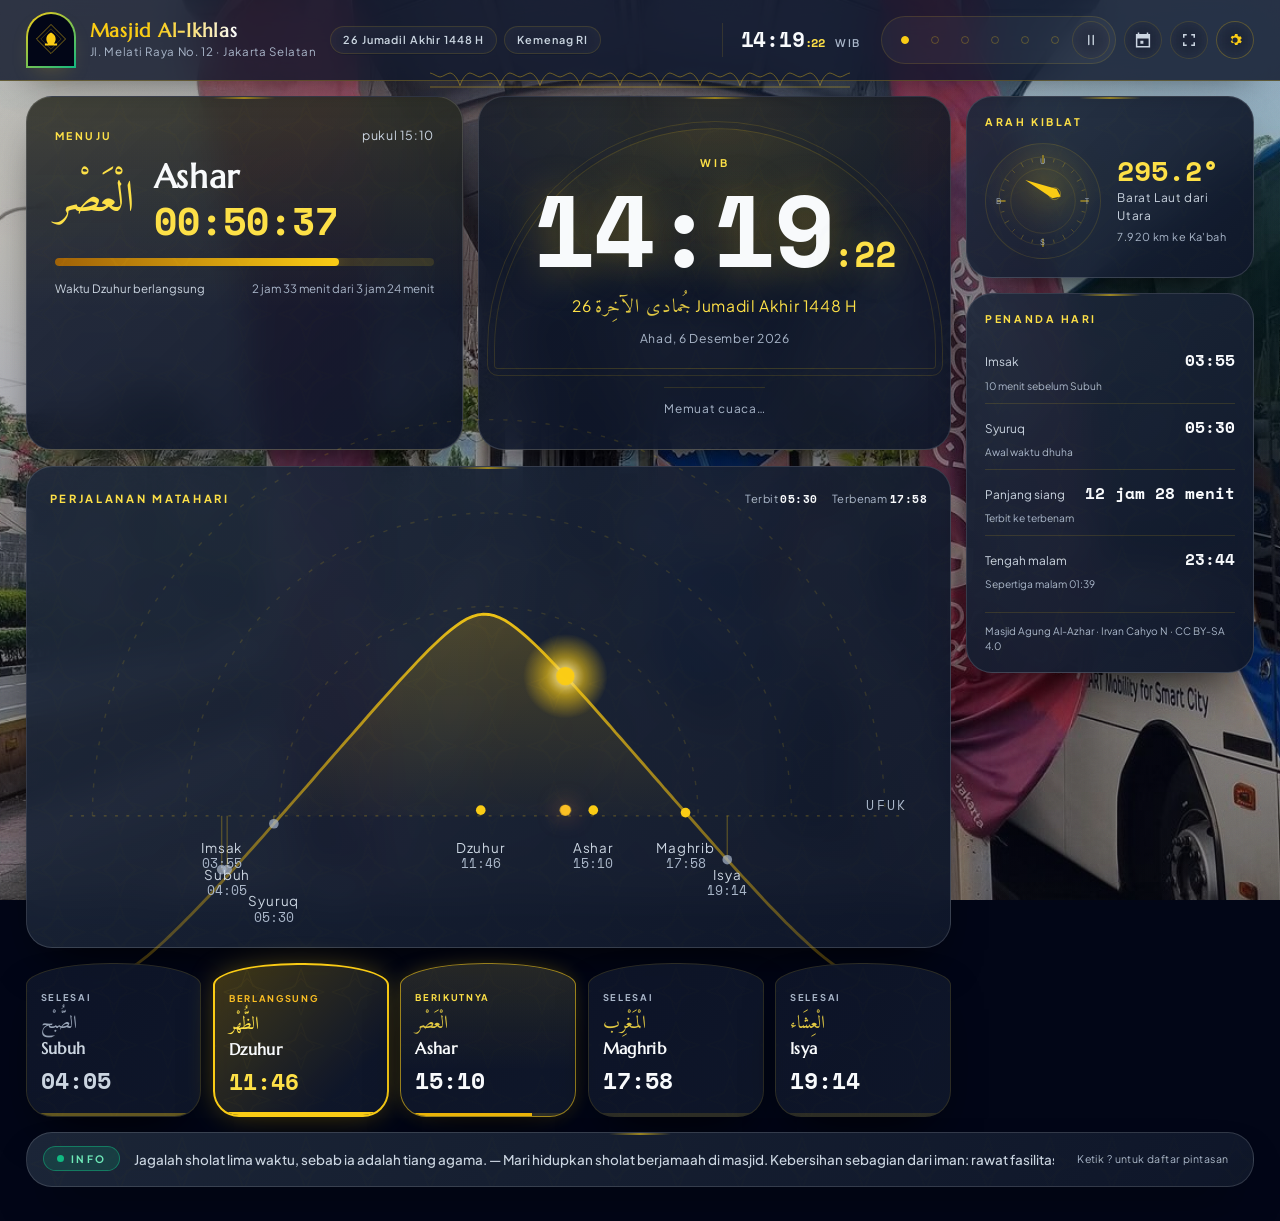
==== commit 355ad401: "Tambah cuaca Open-Meteo di dashboard dan papan display Kartu cuaca muncul di sebelah jam pada kedua " ====
--- a/index.html
+++ b/index.html
@@ -105,6 +105,11 @@
         <p class="clockface__time" data-clock-big>--:--<span class="clockface__sec" data-clockface-sec>:--</span></p>
         <p class="clockface__hijri"><span data-hijri-ar>—</span> <span data-hijri>—</span></p>
         <p class="clockface__greg" data-greg>—</p>
+      </div>
+      <!-- Cuaca diletakkan di sebelah jam (di bawahnya dalam kartu yang sama)
+           supaya keduanya terbaca sebagai satu blok waktu-andalan. -->
+      <div class="cuaca" data-cuaca="here" data-state="memuat" aria-live="polite">
+        <span class="cuaca__loading">Memuat cuaca…</span>
       </div>
     </article>
 
@@ -376,6 +381,12 @@
           <span class="switch__track"><span class="switch__dot"></span></span>
           <span class="switch__text">Tampilkan layar penuh saat masuk waktu</span>
         </label>
+        <label class="switch">
+          <input type="checkbox" data-in="cuacaOn">
+          <span class="switch__track"><span class="switch__dot"></span></span>
+          <span class="switch__text">Tampilkan cuaca di sebelah jam</span>
+        </label>
+        <p class="pane__note">Cuaca diambil dari Open-Meteo memakai koordinat kota yang dipilih, jadi otomatis ikut saat lokasi diubah. Bila internet putus, angka terakhir tetap tampil dengan penanda waktu.</p>
       </section>
 
       <section class="pane" data-pane="kas">
@@ -498,6 +509,7 @@
 <div class="toast" data-toast role="status" aria-live="polite" hidden></div>
 
 <script src="prayer-times.js"></script>
+<script src="cuaca.js"></script>
 <script src="kas.js"></script>
 <script src="app.js"></script>
 </body>
--- a/styles.css
+++ b/styles.css
@@ -577,6 +577,48 @@
   background: radial-gradient(90% 70% at 50% 0%, rgba(250, 204, 21, .07), transparent 70%);
 }
 
+/* Cuaca di sebelah jam. Diletakkan di dalam kartu jam supaya waktu dan cuaca
+   terbaca sebagai satu blok; angkanya sendiri tetap ditandai saat sudah basi. */
+.cuaca {
+  margin-top: 12px;
+  padding-top: 12px;
+  border-top: 1px solid var(--line-soft);
+  display: grid;
+  justify-items: center;
+  gap: 8px;
+  min-width: 0;
+}
+.cuaca[hidden] { display: none; }
+.cuaca__loading { font-size: .74rem; color: var(--txt-3); letter-spacing: .06em; }
+.cuaca__head { display: flex; align-items: center; gap: 10px; min-width: 0; }
+.cuaca__ikon { display: inline-flex; color: var(--ink-gold); }
+.cuaca__ikon-svg { width: 30px; height: 30px; display: block; }
+.cuaca__main { display: flex; align-items: baseline; gap: 8px; min-width: 0; }
+.cuaca__temp {
+  font-family: var(--mono); font-weight: 700;
+  font-size: 1.5rem; line-height: 1;
+  color: var(--txt-1);
+  font-variant-numeric: tabular-nums;
+}
+.cuaca__label { font-size: .8rem; color: var(--txt-2); }
+.cuaca__meta { display: flex; gap: 14px; flex-wrap: wrap; justify-content: center; margin: 0; }
+.cuaca__item { display: flex; align-items: baseline; gap: 5px; }
+.cuaca__item dt {
+  font-size: .6rem; letter-spacing: .14em; text-transform: uppercase;
+  color: var(--txt-3);
+}
+.cuaca__item dd {
+  margin: 0; font-size: .74rem;
+  color: var(--txt-1); font-family: var(--mono); font-weight: 700;
+}
+.cuaca__note { font-size: .64rem; color: var(--txt-3); margin: 0; letter-spacing: .04em; }
+/* Data yang tidak lagi segar diredupkan dengan mengganti warna teks, bukan
+   opacity, supaya kontrasnya tetap terukur dan lolos ambang. */
+.cuaca[data-state="basi"] .cuaca__temp,
+.cuaca[data-state="luring"] .cuaca__temp { color: var(--txt-2); }
+.cuaca[data-state="basi"] .cuaca__label,
+.cuaca[data-state="luring"] .cuaca__label { color: var(--txt-3); }
+
 /* Busur matahari */
 .sunpath { grid-area: sunpath; padding: clamp(16px, 1.8vw, 24px); }
 .sunpath__head {
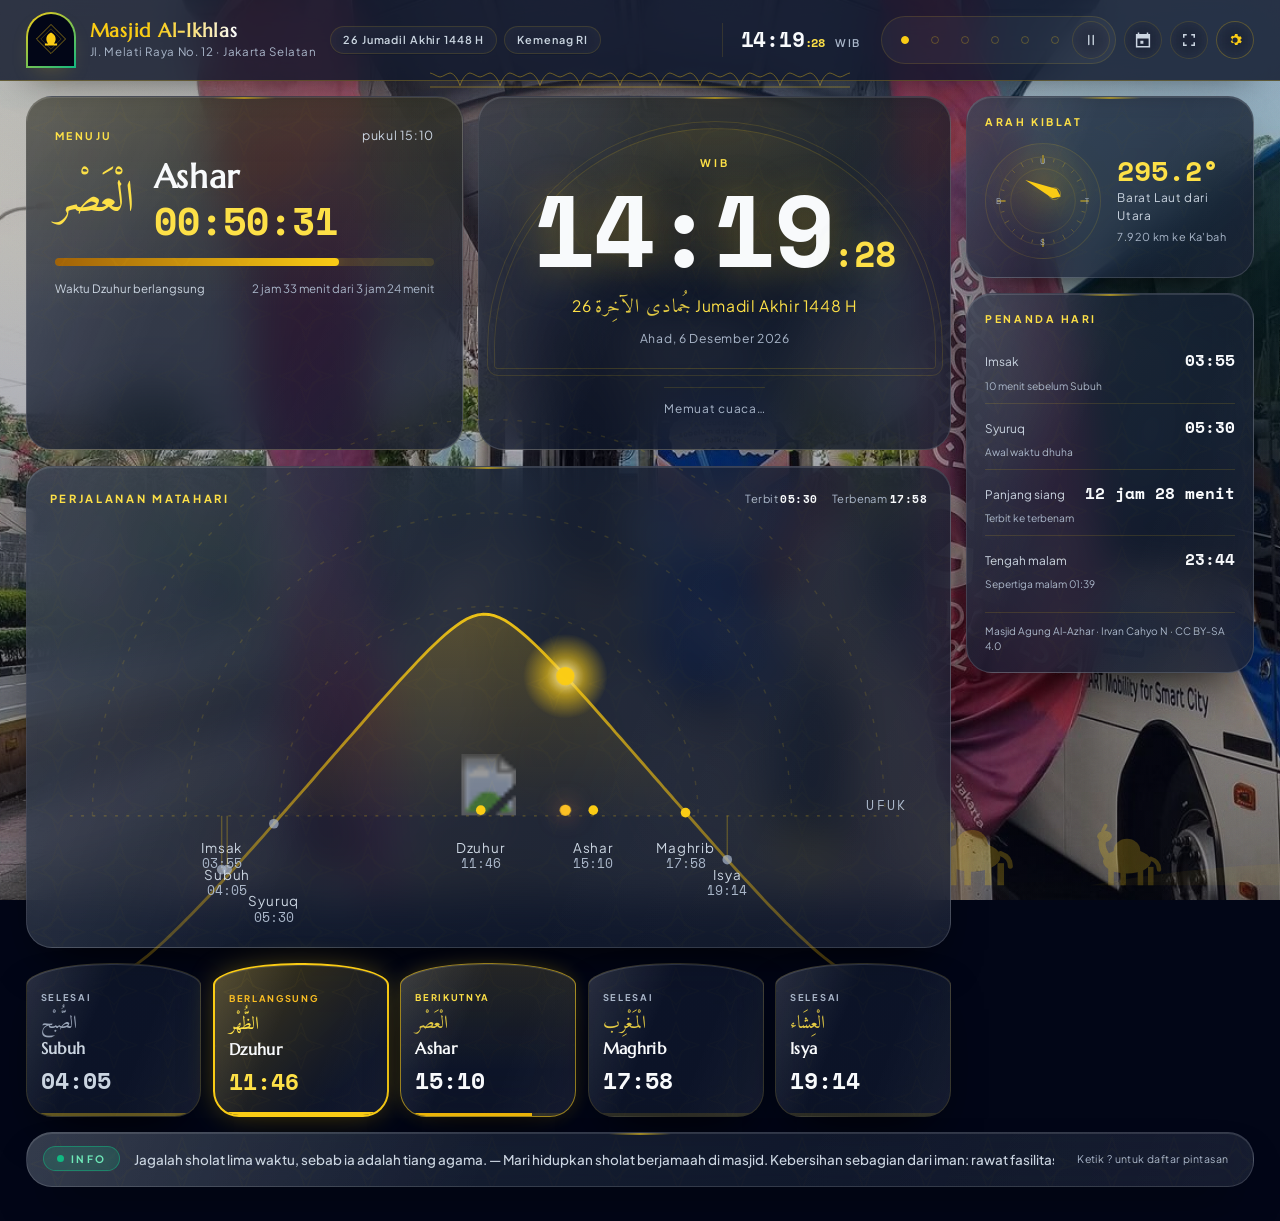
==== commit 4a253fba: "Tambah efek kaca dan ornamen gurun pada dashboard jadwal sholat Efek kaca: sapuan cahaya, garis kila" ====
--- a/index.html
+++ b/index.html
@@ -23,6 +23,8 @@
   <div class="atmos__slides" data-gallery-track></div>
   <div class="atmos__scrim"></div>
   <div class="atmos__aurora"></div>
+  <!-- Siluet gurun: pohon kurma dan kafilah unta di garis ufuk bawah. -->
+  <div class="atmos__gurun"></div>
   <div class="atmos__grain"></div>
   <div class="atmos__vignette"></div>
 </div>
@@ -151,6 +153,11 @@
         <!-- garis ufuk: y=214 harus sama dengan HORIZON di app.js -->
         <line class="arc__horizon" x1="14" y1="214" x2="606" y2="214"/>
         <text class="arc__horizon-label" x="606" y="210" text-anchor="end">UFUK</text>
+
+        <!-- Siluet gurun duduk di garis ufuk: kurma dan kafilah unta,
+             menegaskan perjalanan matahari di atas padang pasir. -->
+        <image class="arc__desert" x="0" y="170" width="620" height="44"
+               href='url("data:image/svg+xml,%3Csvg xmlns=%27http://www.w3.org/2000/svg%27 viewBox=%270 0 620 44%27 width=%27620%27 height=%2744%27%3E%3Cpath d=%27M43.0 40 Q118.0 24.0 193.0 40 Z%27 fill=%27%23facc15%27 fill-opacity=%27.22%27/%3E%3Cpath d=%27M296.0 40 Q360.0 28.0 424.0 40 Z%27 fill=%27%23facc15%27 fill-opacity=%27.22%27/%3E%3Cpath d=%27M489.0 40 Q548.0 26.0 607.0 40 Z%27 fill=%27%23facc15%27 fill-opacity=%27.22%27/%3E%3Cpath d=%27M58.0 40.0 C56.0 30.0 57.0 20.0 56.0 10.0%27 fill=%27none%27 stroke=%27%23facc15%27 stroke-width=%272.2%27 stroke-linecap=%27round%27/%3E%3Cpath d=%27M56.0 10.0 C47.0 3.0 40.0 4.0 34.0 9.0%27 fill=%27none%27 stroke=%27%23facc15%27 stroke-width=%271.6%27 stroke-linecap=%27round%27/%3E%3Cpath d=%27M56.0 10.0 C48.0 0.0 43.0 -4.0 40.0 -8.0%27 fill=%27none%27 stroke=%27%23facc15%27 stroke-width=%271.6%27 stroke-linecap=%27round%27/%3E%3Cpath d=%27M56.0 10.0 C55.0 -1.0 58.0 -7.0 57.0 -12.0%27 fill=%27none%27 stroke=%27%23facc15%27 stroke-width=%271.6%27 stroke-linecap=%27round%27/%3E%3Cpath d=%27M56.0 10.0 C62.0 -1.0 67.0 -5.0 71.0 -7.0%27 fill=%27none%27 stroke=%27%23facc15%27 stroke-width=%271.6%27 stroke-linecap=%27round%27/%3E%3Cpath d=%27M56.0 10.0 C65.0 2.0 72.0 3.0 78.0 7.0%27 fill=%27none%27 stroke=%27%23facc15%27 stroke-width=%271.6%27 stroke-linecap=%27round%27/%3E%3Cpath d=%27M56.0 10.0 C52.0 7.0 46.0 11.0 42.0 13.0%27 fill=%27none%27 stroke=%27%23facc15%27 stroke-width=%271.6%27 stroke-linecap=%27round%27/%3E%3Ccircle cx=%2755.0%27 cy=%2712.0%27 r=%271.7%27 fill=%27%23facc15%27/%3E%3Ccircle cx=%2758.5%27 cy=%2713.0%27 r=%271.7%27 fill=%27%23facc15%27/%3E%3Cpath d=%27M94.0 40.0 C92.4 31.8 93.2 23.6 92.4 15.4%27 fill=%27none%27 stroke=%27%23facc15%27 stroke-width=%271.8%27 stroke-linecap=%27round%27/%3E%3Cpath d=%27M92.4 15.4 C83.4 8.4 76.4 9.4 70.4 14.4%27 fill=%27none%27 stroke=%27%23facc15%27 stroke-width=%271.3%27 stroke-linecap=%27round%27/%3E%3Cpath d=%27M92.4 15.4 C84.4 5.4 79.4 1.4 76.4 -2.6%27 fill=%27none%27 stroke=%27%23facc15%27 stroke-width=%271.3%27 stroke-linecap=%27round%27/%3E%3Cpath d=%27M92.4 15.4 C91.4 4.4 94.4 -1.6 93.4 -6.6%27 fill=%27none%27 stroke=%27%23facc15%27 stroke-width=%271.3%27 stroke-linecap=%27round%27/%3E%3Cpath d=%27M92.4 15.4 C98.4 4.4 103.4 0.4 107.4 -1.6%27 fill=%27none%27 stroke=%27%23facc15%27 stroke-width=%271.3%27 stroke-linecap=%27round%27/%3E%3Cpath d=%27M92.4 15.4 C101.4 7.4 108.4 8.4 114.4 12.4%27 fill=%27none%27 stroke=%27%23facc15%27 stroke-width=%271.3%27 stroke-linecap=%27round%27/%3E%3Cpath d=%27M92.4 15.4 C88.4 12.4 82.4 16.4 78.4 18.4%27 fill=%27none%27 stroke=%27%23facc15%27 stroke-width=%271.3%27 stroke-linecap=%27round%27/%3E%3Ccircle cx=%2791.4%27 cy=%2717.4%27 r=%271.4%27 fill=%27%23facc15%27/%3E%3Ccircle cx=%2794.9%27 cy=%2718.4%27 r=%271.4%27 fill=%27%23facc15%27/%3E%3Cellipse cx=%27219.0%27 cy=%2731.0%27 rx=%279.0%27 ry=%274.6%27 fill=%27%23facc15%27/%3E%3Cellipse cx=%27219.0%27 cy=%2727.0%27 rx=%275.0%27 ry=%274.4%27 fill=%27%23facc15%27/%3E%3Cpath d=%27M212.0 30.0 C209.0 26.0 209.0 23.0 211.0 22.0%27 fill=%27none%27 stroke=%27%23facc15%27 stroke-width=%272.6%27 stroke-linecap=%27round%27/%3E%3Cellipse cx=%27210.5%27 cy=%2721.5%27 rx=%272.8%27 ry=%272.1%27 fill=%27%23facc15%27/%3E%3Cpath d=%27M210.0 19.5 l1.0 -2.0%27 fill=%27none%27 stroke=%27%23facc15%27 stroke-width=%271.4%27 stroke-linecap=%27round%27/%3E%3Crect x=%27212.0%27 y=%2733.0%27 width=%272.1%27 height=%277.0%27 fill=%27%23facc15%27/%3E%3Crect x=%27216.5%27 y=%2733.0%27 width=%272.1%27 height=%277.0%27 fill=%27%23facc15%27/%3E%3Crect x=%27223.0%27 y=%2733.0%27 width=%272.1%27 height=%277.0%27 fill=%27%23facc15%27/%3E%3Crect x=%27227.0%27 y=%2733.0%27 width=%272.1%27 height=%277.0%27 fill=%27%23facc15%27/%3E%3Cpath d=%27M228.0 30.0 q3.0 1.0 3.0 4.0%27 fill=%27none%27 stroke=%27%23facc15%27 stroke-width=%271.6%27 stroke-linecap=%27round%27/%3E%3Cellipse cx=%27264.0%27 cy=%2732.3%27 rx=%277.7%27 ry=%274.0%27 fill=%27%23facc15%27/%3E%3Cellipse cx=%27264.0%27 cy=%2728.8%27 rx=%274.3%27 ry=%273.8%27 fill=%27%23facc15%27/%3E%3Cpath d=%27M258.0 31.4 C255.4 28.0 255.4 25.4 257.2 24.5%27 fill=%27none%27 stroke=%27%23facc15%27 stroke-width=%272.2%27 stroke-linecap=%27round%27/%3E%3Cellipse cx=%27256.7%27 cy=%2724.1%27 rx=%272.4%27 ry=%271.8%27 fill=%27%23facc15%27/%3E%3Cpath d=%27M256.3 22.4 l0.9 -1.7%27 fill=%27none%27 stroke=%27%23facc15%27 stroke-width=%271.2%27 stroke-linecap=%27round%27/%3E%3Crect x=%27258.0%27 y=%2734.0%27 width=%271.8%27 height=%276.0%27 fill=%27%23facc15%27/%3E%3Crect x=%27261.9%27 y=%2734.0%27 width=%271.8%27 height=%276.0%27 fill=%27%23facc15%27/%3E%3Crect x=%27267.5%27 y=%2734.0%27 width=%271.8%27 height=%276.0%27 fill=%27%23facc15%27/%3E%3Crect x=%27270.9%27 y=%2734.0%27 width=%271.8%27 height=%276.0%27 fill=%27%23facc15%27/%3E%3Cpath d=%27M271.8 31.4 q2.6 0.9 2.6 3.4%27 fill=%27none%27 stroke=%27%23facc15%27 stroke-width=%271.4%27 stroke-linecap=%27round%27/%3E%3Cellipse cx=%27306.1%27 cy=%2733.5%27 rx=%276.5%27 ry=%273.3%27 fill=%27%23facc15%27/%3E%3Cellipse cx=%27306.1%27 cy=%2730.6%27 rx=%273.6%27 ry=%273.2%27 fill=%27%23facc15%27/%3E%3Cpath d=%27M301.0 32.8 C298.9 29.9 298.9 27.8 300.3 27.0%27 fill=%27none%27 stroke=%27%23facc15%27 stroke-width=%271.9%27 stroke-linecap=%27round%27/%3E%3Cellipse cx=%27300.0%27 cy=%2726.7%27 rx=%272.0%27 ry=%271.5%27 fill=%27%23facc15%27/%3E%3Cpath d=%27M299.6 25.2 l0.7 -1.4%27 fill=%27none%27 stroke=%27%23facc15%27 stroke-width=%271.0%27 stroke-linecap=%27round%27/%3E%3Crect x=%27301.0%27 y=%2735.0%27 width=%271.5%27 height=%275.0%27 fill=%27%23facc15%27/%3E%3Crect x=%27304.3%27 y=%2735.0%27 width=%271.5%27 height=%275.0%27 fill=%27%23facc15%27/%3E%3Crect x=%27309.0%27 y=%2735.0%27 width=%271.5%27 height=%275.0%27 fill=%27%23facc15%27/%3E%3Crect x=%27311.8%27 y=%2735.0%27 width=%271.5%27 height=%275.0%27 fill=%27%23facc15%27/%3E%3Cpath d=%27M312.6 32.8 q2.2 0.7 2.2 2.9%27 fill=%27none%27 stroke=%27%23facc15%27 stroke-width=%271.2%27 stroke-linecap=%27round%27/%3E%3Cpath d=%27M492.0 40.0 C490.2 31.0 491.1 22.0 490.2 13.0%27 fill=%27none%27 stroke=%27%23facc15%27 stroke-width=%272.0%27 stroke-linecap=%27round%27/%3E%3Cpath d=%27M490.2 13.0 C481.2 6.0 474.2 7.0 468.2 12.0%27 fill=%27none%27 stroke=%27%23facc15%27 stroke-width=%271.4%27 stroke-linecap=%27round%27/%3E%3Cpath d=%27M490.2 13.0 C482.2 3.0 477.2 -1.0 474.2 -5.0%27 fill=%27none%27 stroke=%27%23facc15%27 stroke-width=%271.4%27 stroke-linecap=%27round%27/%3E%3Cpath d=%27M490.2 13.0 C489.2 2.0 492.2 -4.0 491.2 -9.0%27 fill=%27none%27 stroke=%27%23facc15%27 stroke-width=%271.4%27 stroke-linecap=%27round%27/%3E%3Cpath d=%27M490.2 13.0 C496.2 2.0 501.2 -2.0 505.2 -4.0%27 fill=%27none%27 stroke=%27%23facc15%27 stroke-width=%271.4%27 stroke-linecap=%27round%27/%3E%3Cpath d=%27M490.2 13.0 C499.2 5.0 506.2 6.0 512.2 10.0%27 fill=%27none%27 stroke=%27%23facc15%27 stroke-width=%271.4%27 stroke-linecap=%27round%27/%3E%3Cpath d=%27M490.2 13.0 C486.2 10.0 480.2 14.0 476.2 16.0%27 fill=%27none%27 stroke=%27%23facc15%27 stroke-width=%271.4%27 stroke-linecap=%27round%27/%3E%3Ccircle cx=%27489.2%27 cy=%2715.0%27 r=%271.5%27 fill=%27%23facc15%27/%3E%3Ccircle cx=%27492.7%27 cy=%2716.0%27 r=%271.5%27 fill=%27%23facc15%27/%3E%3Cpath d=%27M526.0 40.0 C524.4 32.2 525.2 24.4 524.4 16.6%27 fill=%27none%27 stroke=%27%23facc15%27 stroke-width=%271.7%27 stroke-linecap=%27round%27/%3E%3Cpath d=%27M524.4 16.6 C515.4 9.6 508.4 10.6 502.4 15.6%27 fill=%27none%27 stroke=%27%23facc15%27 stroke-width=%271.2%27 stroke-linecap=%27round%27/%3E%3Cpath d=%27M524.4 16.6 C516.4 6.6 511.4 2.6 508.4 -1.4%27 fill=%27none%27 stroke=%27%23facc15%27 stroke-width=%271.2%27 stroke-linecap=%27round%27/%3E%3Cpath d=%27M524.4 16.6 C523.4 5.6 526.4 -0.4 525.4 -5.4%27 fill=%27none%27 stroke=%27%23facc15%27 stroke-width=%271.2%27 stroke-linecap=%27round%27/%3E%3Cpath d=%27M524.4 16.6 C530.4 5.6 535.4 1.6 539.4 -0.4%27 fill=%27none%27 stroke=%27%23facc15%27 stroke-width=%271.2%27 stroke-linecap=%27round%27/%3E%3Cpath d=%27M524.4 16.6 C533.4 8.6 540.4 9.6 546.4 13.6%27 fill=%27none%27 stroke=%27%23facc15%27 stroke-width=%271.2%27 stroke-linecap=%27round%27/%3E%3Cpath d=%27M524.4 16.6 C520.4 13.6 514.4 17.6 510.4 19.6%27 fill=%27none%27 stroke=%27%23facc15%27 stroke-width=%271.2%27 stroke-linecap=%27round%27/%3E%3Ccircle cx=%27523.4%27 cy=%2718.6%27 r=%271.3%27 fill=%27%23facc15%27/%3E%3Ccircle cx=%27526.9%27 cy=%2719.6%27 r=%271.3%27 fill=%27%23facc15%27/%3E%3C/svg%3E")'/>
 
         <!-- penanda waktu -->
         <g class="arc__marks" data-arc-marks></g>
--- a/styles.css
+++ b/styles.css
@@ -29,8 +29,8 @@
   --ink-negatif: #fca5a5;
   --line-emerald: rgba(16, 185, 129, .5);
   --glow: rgba(250, 204, 21, .34);
-  --glass-a: rgba(30, 41, 59, .9);
-  --glass-b: rgba(15, 23, 42, .96);
+  --glass-a: rgba(30, 41, 59, .80);
+  --glass-b: rgba(15, 23, 42, .80);
   --glass-edge: rgba(255, 255, 255, .14);
   --shadow: 0 24px 50px -22px rgba(0, 0, 0, .92);
   --aurora: radial-gradient(120% 80% at 50% -10%, rgba(56, 89, 189, .34), transparent 62%),
@@ -61,8 +61,8 @@
   --ink-negatif: #9f1239;
   --line-emerald: rgba(20, 122, 99, .45);
   --glow: rgba(176, 125, 36, .3);
-  --glass-a: rgba(255, 255, 255, .93);
-  --glass-b: rgba(255, 252, 245, .97);
+  --glass-a: rgba(255, 255, 255, .80);
+  --glass-b: rgba(255, 252, 245, .80);
   --glass-edge: rgba(120, 90, 40, .18);
   --shadow: 0 24px 50px -26px rgba(90, 62, 22, .55);
   --aurora: radial-gradient(120% 80% at 50% -10%, rgba(240, 200, 130, .5), transparent 62%),
@@ -93,8 +93,8 @@
   --ink-negatif: #fca5a5;
   --line-emerald: rgba(52, 211, 153, .5);
   --glow: rgba(250, 204, 21, .32);
-  --glass-a: rgba(19, 48, 40, .9);
-  --glass-b: rgba(6, 32, 26, .96);
+  --glass-a: rgba(19, 48, 40, .80);
+  --glass-b: rgba(6, 32, 26, .80);
   --glass-edge: rgba(255, 255, 255, .14);
   --shadow: 0 24px 50px -22px rgba(0, 0, 0, .92);
   --aurora: radial-gradient(120% 80% at 50% -10%, rgba(16, 150, 118, .34), transparent 62%),
@@ -124,6 +124,18 @@
   --ornamen: url("data:image/svg+xml,%3Csvg xmlns='http://www.w3.org/2000/svg' width='56' height='56' viewBox='0 0 56 56'%3E%3Cg fill='none' stroke='%23facc15' stroke-width='1'%3E%3Cpath d='M28 4l6 18 18 6-18 6-6 18-6-18-18-6 18-6z'/%3E%3Cpath d='M28 14l14 14-14 14-14-14z'/%3E%3C/g%3E%3C/svg%3E");
   /* Rangkaian lengkung (muqarnas) sebagai pemisah antarbagian. */
   --muqarnas: url("data:image/svg+xml,%3Csvg xmlns='http://www.w3.org/2000/svg' width='40' height='16' viewBox='0 0 40 16'%3E%3Cpath d='M0 15h40M0 14c2.5-9 7.5-13 10-13s7.5 4 10 4 7.5-4 10-4 7.5 4 10 13' fill='none' stroke='%23facc15' stroke-width='1'/%3E%3C/svg%3E");
+  /* Efek kaca: sapuan cahaya diagonal + kilau tepi atas, supaya permukaan
+     terbaca sebagai kaca, bukan sekadar panel tembus pandang. */
+  --glass-sheen: rgba(255, 255, 255, .12);
+  --glass-sheen-soft: rgba(255, 255, 255, .04);
+  --glass-sweep: linear-gradient(112deg, var(--glass-sheen) 0%, transparent 38%,
+    transparent 62%, var(--glass-sheen-soft) 100%);
+  /* Kaca diterapkan lewat blur + saturasi, bukan lewat kepekatan. Saturasi
+     menghidupkan warna foto di belakang panel, seperti kaca sungguhan. */
+  --glass-blur: blur(22px) saturate(1.45);
+  --glass-lift: inset 0 1px 0 0 var(--glass-sheen);
+  /* Siluet gurun untuk garis ufuk bawah: pohon kurma dan kafilah unta. */
+  --gurun: url("data:image/svg+xml,%3Csvg xmlns=%27http://www.w3.org/2000/svg%27 viewBox=%270 0 620 44%27 width=%27620%27 height=%2744%27%3E%3Cpath d=%27M43.0 40 Q118.0 24.0 193.0 40 Z%27 fill=%27%23facc15%27 fill-opacity=%27.22%27/%3E%3Cpath d=%27M296.0 40 Q360.0 28.0 424.0 40 Z%27 fill=%27%23facc15%27 fill-opacity=%27.22%27/%3E%3Cpath d=%27M489.0 40 Q548.0 26.0 607.0 40 Z%27 fill=%27%23facc15%27 fill-opacity=%27.22%27/%3E%3Cpath d=%27M58.0 40.0 C56.0 30.0 57.0 20.0 56.0 10.0%27 fill=%27none%27 stroke=%27%23facc15%27 stroke-width=%272.2%27 stroke-linecap=%27round%27/%3E%3Cpath d=%27M56.0 10.0 C47.0 3.0 40.0 4.0 34.0 9.0%27 fill=%27none%27 stroke=%27%23facc15%27 stroke-width=%271.6%27 stroke-linecap=%27round%27/%3E%3Cpath d=%27M56.0 10.0 C48.0 0.0 43.0 -4.0 40.0 -8.0%27 fill=%27none%27 stroke=%27%23facc15%27 stroke-width=%271.6%27 stroke-linecap=%27round%27/%3E%3Cpath d=%27M56.0 10.0 C55.0 -1.0 58.0 -7.0 57.0 -12.0%27 fill=%27none%27 stroke=%27%23facc15%27 stroke-width=%271.6%27 stroke-linecap=%27round%27/%3E%3Cpath d=%27M56.0 10.0 C62.0 -1.0 67.0 -5.0 71.0 -7.0%27 fill=%27none%27 stroke=%27%23facc15%27 stroke-width=%271.6%27 stroke-linecap=%27round%27/%3E%3Cpath d=%27M56.0 10.0 C65.0 2.0 72.0 3.0 78.0 7.0%27 fill=%27none%27 stroke=%27%23facc15%27 stroke-width=%271.6%27 stroke-linecap=%27round%27/%3E%3Cpath d=%27M56.0 10.0 C52.0 7.0 46.0 11.0 42.0 13.0%27 fill=%27none%27 stroke=%27%23facc15%27 stroke-width=%271.6%27 stroke-linecap=%27round%27/%3E%3Ccircle cx=%2755.0%27 cy=%2712.0%27 r=%271.7%27 fill=%27%23facc15%27/%3E%3Ccircle cx=%2758.5%27 cy=%2713.0%27 r=%271.7%27 fill=%27%23facc15%27/%3E%3Cpath d=%27M94.0 40.0 C92.4 31.8 93.2 23.6 92.4 15.4%27 fill=%27none%27 stroke=%27%23facc15%27 stroke-width=%271.8%27 stroke-linecap=%27round%27/%3E%3Cpath d=%27M92.4 15.4 C83.4 8.4 76.4 9.4 70.4 14.4%27 fill=%27none%27 stroke=%27%23facc15%27 stroke-width=%271.3%27 stroke-linecap=%27round%27/%3E%3Cpath d=%27M92.4 15.4 C84.4 5.4 79.4 1.4 76.4 -2.6%27 fill=%27none%27 stroke=%27%23facc15%27 stroke-width=%271.3%27 stroke-linecap=%27round%27/%3E%3Cpath d=%27M92.4 15.4 C91.4 4.4 94.4 -1.6 93.4 -6.6%27 fill=%27none%27 stroke=%27%23facc15%27 stroke-width=%271.3%27 stroke-linecap=%27round%27/%3E%3Cpath d=%27M92.4 15.4 C98.4 4.4 103.4 0.4 107.4 -1.6%27 fill=%27none%27 stroke=%27%23facc15%27 stroke-width=%271.3%27 stroke-linecap=%27round%27/%3E%3Cpath d=%27M92.4 15.4 C101.4 7.4 108.4 8.4 114.4 12.4%27 fill=%27none%27 stroke=%27%23facc15%27 stroke-width=%271.3%27 stroke-linecap=%27round%27/%3E%3Cpath d=%27M92.4 15.4 C88.4 12.4 82.4 16.4 78.4 18.4%27 fill=%27none%27 stroke=%27%23facc15%27 stroke-width=%271.3%27 stroke-linecap=%27round%27/%3E%3Ccircle cx=%2791.4%27 cy=%2717.4%27 r=%271.4%27 fill=%27%23facc15%27/%3E%3Ccircle cx=%2794.9%27 cy=%2718.4%27 r=%271.4%27 fill=%27%23facc15%27/%3E%3Cellipse cx=%27219.0%27 cy=%2731.0%27 rx=%279.0%27 ry=%274.6%27 fill=%27%23facc15%27/%3E%3Cellipse cx=%27219.0%27 cy=%2727.0%27 rx=%275.0%27 ry=%274.4%27 fill=%27%23facc15%27/%3E%3Cpath d=%27M212.0 30.0 C209.0 26.0 209.0 23.0 211.0 22.0%27 fill=%27none%27 stroke=%27%23facc15%27 stroke-width=%272.6%27 stroke-linecap=%27round%27/%3E%3Cellipse cx=%27210.5%27 cy=%2721.5%27 rx=%272.8%27 ry=%272.1%27 fill=%27%23facc15%27/%3E%3Cpath d=%27M210.0 19.5 l1.0 -2.0%27 fill=%27none%27 stroke=%27%23facc15%27 stroke-width=%271.4%27 stroke-linecap=%27round%27/%3E%3Crect x=%27212.0%27 y=%2733.0%27 width=%272.1%27 height=%277.0%27 fill=%27%23facc15%27/%3E%3Crect x=%27216.5%27 y=%2733.0%27 width=%272.1%27 height=%277.0%27 fill=%27%23facc15%27/%3E%3Crect x=%27223.0%27 y=%2733.0%27 width=%272.1%27 height=%277.0%27 fill=%27%23facc15%27/%3E%3Crect x=%27227.0%27 y=%2733.0%27 width=%272.1%27 height=%277.0%27 fill=%27%23facc15%27/%3E%3Cpath d=%27M228.0 30.0 q3.0 1.0 3.0 4.0%27 fill=%27none%27 stroke=%27%23facc15%27 stroke-width=%271.6%27 stroke-linecap=%27round%27/%3E%3Cellipse cx=%27264.0%27 cy=%2732.3%27 rx=%277.7%27 ry=%274.0%27 fill=%27%23facc15%27/%3E%3Cellipse cx=%27264.0%27 cy=%2728.8%27 rx=%274.3%27 ry=%273.8%27 fill=%27%23facc15%27/%3E%3Cpath d=%27M258.0 31.4 C255.4 28.0 255.4 25.4 257.2 24.5%27 fill=%27none%27 stroke=%27%23facc15%27 stroke-width=%272.2%27 stroke-linecap=%27round%27/%3E%3Cellipse cx=%27256.7%27 cy=%2724.1%27 rx=%272.4%27 ry=%271.8%27 fill=%27%23facc15%27/%3E%3Cpath d=%27M256.3 22.4 l0.9 -1.7%27 fill=%27none%27 stroke=%27%23facc15%27 stroke-width=%271.2%27 stroke-linecap=%27round%27/%3E%3Crect x=%27258.0%27 y=%2734.0%27 width=%271.8%27 height=%276.0%27 fill=%27%23facc15%27/%3E%3Crect x=%27261.9%27 y=%2734.0%27 width=%271.8%27 height=%276.0%27 fill=%27%23facc15%27/%3E%3Crect x=%27267.5%27 y=%2734.0%27 width=%271.8%27 height=%276.0%27 fill=%27%23facc15%27/%3E%3Crect x=%27270.9%27 y=%2734.0%27 width=%271.8%27 height=%276.0%27 fill=%27%23facc15%27/%3E%3Cpath d=%27M271.8 31.4 q2.6 0.9 2.6 3.4%27 fill=%27none%27 stroke=%27%23facc15%27 stroke-width=%271.4%27 stroke-linecap=%27round%27/%3E%3Cellipse cx=%27306.1%27 cy=%2733.5%27 rx=%276.5%27 ry=%273.3%27 fill=%27%23facc15%27/%3E%3Cellipse cx=%27306.1%27 cy=%2730.6%27 rx=%273.6%27 ry=%273.2%27 fill=%27%23facc15%27/%3E%3Cpath d=%27M301.0 32.8 C298.9 29.9 298.9 27.8 300.3 27.0%27 fill=%27none%27 stroke=%27%23facc15%27 stroke-width=%271.9%27 stroke-linecap=%27round%27/%3E%3Cellipse cx=%27300.0%27 cy=%2726.7%27 rx=%272.0%27 ry=%271.5%27 fill=%27%23facc15%27/%3E%3Cpath d=%27M299.6 25.2 l0.7 -1.4%27 fill=%27none%27 stroke=%27%23facc15%27 stroke-width=%271.0%27 stroke-linecap=%27round%27/%3E%3Crect x=%27301.0%27 y=%2735.0%27 width=%271.5%27 height=%275.0%27 fill=%27%23facc15%27/%3E%3Crect x=%27304.3%27 y=%2735.0%27 width=%271.5%27 height=%275.0%27 fill=%27%23facc15%27/%3E%3Crect x=%27309.0%27 y=%2735.0%27 width=%271.5%27 height=%275.0%27 fill=%27%23facc15%27/%3E%3Crect x=%27311.8%27 y=%2735.0%27 width=%271.5%27 height=%275.0%27 fill=%27%23facc15%27/%3E%3Cpath d=%27M312.6 32.8 q2.2 0.7 2.2 2.9%27 fill=%27none%27 stroke=%27%23facc15%27 stroke-width=%271.2%27 stroke-linecap=%27round%27/%3E%3Cpath d=%27M492.0 40.0 C490.2 31.0 491.1 22.0 490.2 13.0%27 fill=%27none%27 stroke=%27%23facc15%27 stroke-width=%272.0%27 stroke-linecap=%27round%27/%3E%3Cpath d=%27M490.2 13.0 C481.2 6.0 474.2 7.0 468.2 12.0%27 fill=%27none%27 stroke=%27%23facc15%27 stroke-width=%271.4%27 stroke-linecap=%27round%27/%3E%3Cpath d=%27M490.2 13.0 C482.2 3.0 477.2 -1.0 474.2 -5.0%27 fill=%27none%27 stroke=%27%23facc15%27 stroke-width=%271.4%27 stroke-linecap=%27round%27/%3E%3Cpath d=%27M490.2 13.0 C489.2 2.0 492.2 -4.0 491.2 -9.0%27 fill=%27none%27 stroke=%27%23facc15%27 stroke-width=%271.4%27 stroke-linecap=%27round%27/%3E%3Cpath d=%27M490.2 13.0 C496.2 2.0 501.2 -2.0 505.2 -4.0%27 fill=%27none%27 stroke=%27%23facc15%27 stroke-width=%271.4%27 stroke-linecap=%27round%27/%3E%3Cpath d=%27M490.2 13.0 C499.2 5.0 506.2 6.0 512.2 10.0%27 fill=%27none%27 stroke=%27%23facc15%27 stroke-width=%271.4%27 stroke-linecap=%27round%27/%3E%3Cpath d=%27M490.2 13.0 C486.2 10.0 480.2 14.0 476.2 16.0%27 fill=%27none%27 stroke=%27%23facc15%27 stroke-width=%271.4%27 stroke-linecap=%27round%27/%3E%3Ccircle cx=%27489.2%27 cy=%2715.0%27 r=%271.5%27 fill=%27%23facc15%27/%3E%3Ccircle cx=%27492.7%27 cy=%2716.0%27 r=%271.5%27 fill=%27%23facc15%27/%3E%3Cpath d=%27M526.0 40.0 C524.4 32.2 525.2 24.4 524.4 16.6%27 fill=%27none%27 stroke=%27%23facc15%27 stroke-width=%271.7%27 stroke-linecap=%27round%27/%3E%3Cpath d=%27M524.4 16.6 C515.4 9.6 508.4 10.6 502.4 15.6%27 fill=%27none%27 stroke=%27%23facc15%27 stroke-width=%271.2%27 stroke-linecap=%27round%27/%3E%3Cpath d=%27M524.4 16.6 C516.4 6.6 511.4 2.6 508.4 -1.4%27 fill=%27none%27 stroke=%27%23facc15%27 stroke-width=%271.2%27 stroke-linecap=%27round%27/%3E%3Cpath d=%27M524.4 16.6 C523.4 5.6 526.4 -0.4 525.4 -5.4%27 fill=%27none%27 stroke=%27%23facc15%27 stroke-width=%271.2%27 stroke-linecap=%27round%27/%3E%3Cpath d=%27M524.4 16.6 C530.4 5.6 535.4 1.6 539.4 -0.4%27 fill=%27none%27 stroke=%27%23facc15%27 stroke-width=%271.2%27 stroke-linecap=%27round%27/%3E%3Cpath d=%27M524.4 16.6 C533.4 8.6 540.4 9.6 546.4 13.6%27 fill=%27none%27 stroke=%27%23facc15%27 stroke-width=%271.2%27 stroke-linecap=%27round%27/%3E%3Cpath d=%27M524.4 16.6 C520.4 13.6 514.4 17.6 510.4 19.6%27 fill=%27none%27 stroke=%27%23facc15%27 stroke-width=%271.2%27 stroke-linecap=%27round%27/%3E%3Ccircle cx=%27523.4%27 cy=%2718.6%27 r=%271.3%27 fill=%27%23facc15%27/%3E%3Ccircle cx=%27526.9%27 cy=%2719.6%27 r=%271.3%27 fill=%27%23facc15%27/%3E%3C/svg%3E");
 }
 
 /* Atribut presentasi SVG tidak bisa memakai var(); gradien didefinisikan
@@ -196,6 +208,38 @@
 
 .atmos__aurora { position: absolute; inset: 0; background: var(--aurora); }
 
+/* ------------------------------- siluet gurun ------------------------------ */
+/* Rangkaian kurma dan kafilah unta berjalan di kaki langit, di belakang semua
+   panel kaca sehingga tepi panel tampak membiaskan siluetnya. */
+.atmos__gurun {
+  /* Lebar ubin dihitung dari tinggi lapisan (motif asli 620x44) supaya
+     animasi bisa bergeser tepat satu ubin dan tidak tampak berjahit. */
+  --gurun-h: clamp(140px, 18vh, 210px);
+  --gurun-w: calc(var(--gurun-h) * 14.0909);
+  position: absolute;
+  left: 0; right: 0; bottom: 0;
+  height: var(--gurun-h);
+  background-image: var(--gurun);
+  background-repeat: repeat-x;
+  background-position: left bottom;
+  background-size: var(--gurun-w) auto;
+  /* Pencampuran normal, seperti ornamen lain: siluet emas terbaca di tema
+     gelap dan tetap samar di tema fajar yang berlatar terang. */
+  opacity: .26;
+  -webkit-mask-image: linear-gradient(180deg, transparent 0%, #000 42%);
+  mask-image: linear-gradient(180deg, transparent 0%, #000 46%);
+}
+html[data-theme="dawn"] .atmos__gurun { opacity: .32; }
+html[data-photo="on"] .atmos__gurun { opacity: .24; }
+@media (prefers-reduced-motion: no-preference) {
+  /* Kafilah berjalan sangat perlahan, satu ubin per putaran. */
+  .atmos__gurun { animation: gurunJalan 90s linear infinite; }
+}
+@keyframes gurunJalan {
+  from { background-position-x: 0; }
+  to { background-position-x: calc(var(--gurun-w) * -1); }
+}
+
 .atmos__grain {
   position: absolute; inset: -50%;
   opacity: .055;
@@ -250,10 +294,10 @@
   position: relative;
   border: 1px solid var(--glass-edge);
   border-radius: var(--r-lg);
-  background: linear-gradient(135deg, var(--glass-a) 0%, var(--glass-b) 100%);
-  backdrop-filter: blur(16px);
-  -webkit-backdrop-filter: blur(16px);
-  box-shadow: var(--shadow);
+  background: var(--glass-sweep), linear-gradient(135deg, var(--glass-a) 0%, var(--glass-b) 100%);
+  backdrop-filter: var(--glass-blur);
+  -webkit-backdrop-filter: var(--glass-blur);
+  box-shadow: var(--shadow), var(--glass-lift);
 }
 /* Tenunan bintang-delapan di sudut panel, samar seperti ukiran dinding masjid.
    Dibiarkan sangat pudar agar tidak mengganggu angka jadwal di atasnya. */
@@ -476,8 +520,10 @@
   padding: clamp(20px, 2.2vw, 30px);
   display: flex; flex-direction: column; gap: 14px;
   background:
+    var(--glass-sweep),
     linear-gradient(180deg, rgba(250, 204, 21, .12), transparent 60%),
-    linear-gradient(135deg, rgba(var(--panel-rgb), .86) 0%, rgba(var(--panel-rgb), .95) 100%);
+    linear-gradient(135deg, rgba(var(--panel-rgb), .78) 0%, rgba(var(--panel-rgb), .80) 100%);
+  box-shadow: var(--glass-lift);
 }
 .nextup__head { display: flex; align-items: baseline; justify-content: space-between; gap: 12px; }
 .nextup__kicker {
@@ -538,8 +584,10 @@
   padding: clamp(20px, 2.4vw, 32px);
   text-align: center;
   background:
+    var(--glass-sweep),
     radial-gradient(120% 90% at 50% 0%, rgba(250, 204, 21, .1), transparent 62%),
-    linear-gradient(135deg, rgba(var(--panel-rgb), .86) 0%, rgba(var(--panel-rgb), .95) 100%);
+    linear-gradient(135deg, rgba(var(--panel-rgb), .78) 0%, rgba(var(--panel-rgb), .80) 100%);
+  box-shadow: var(--glass-lift);
 }
 .clockface__zone {
   font-size: .66rem; letter-spacing: .24em; text-transform: uppercase;
@@ -643,6 +691,14 @@
   fill: var(--txt-3); font-family: var(--mono);
   font-size: 9px; letter-spacing: .18em;
 }
+/* Siluet gurun di garis ufuk busur, memudar ke atas agar menyatu langit. */
+.arc__desert {
+  opacity: .5;
+  mask-image: linear-gradient(180deg, rgba(0, 0, 0, .35) 0%, #000 30%);
+  -webkit-mask-image: linear-gradient(180deg, rgba(0, 0, 0, .35) 0%, #000 30%);
+  pointer-events: none;
+}
+html[data-theme="dawn"] .arc__desert { opacity: .62; }
 .arc__sun-core { fill: var(--gold-2); filter: drop-shadow(0 0 8px var(--glow)); }
 .arc__sun { transition: transform .9s var(--ease); }
 .arc-mark__dot { fill: var(--gold-2); }
@@ -671,10 +727,11 @@
   border: 1px solid var(--line-soft);
   /* Kubah dangkal di tepi atas, seperti kepala lengkung pintu masjid. */
   border-radius: var(--arch-top);
-  background: linear-gradient(135deg, rgba(var(--panel-rgb), .84) 0%, rgba(var(--panel-rgb), .95) 100%);
-  backdrop-filter: blur(14px) saturate(1.2);
-  -webkit-backdrop-filter: blur(14px) saturate(1.2);
-  box-shadow: var(--shadow);
+  background: var(--glass-sweep),
+    linear-gradient(135deg, rgba(var(--panel-rgb), .78) 0%, rgba(var(--panel-rgb), .80) 100%);
+  backdrop-filter: var(--glass-blur);
+  -webkit-backdrop-filter: var(--glass-blur);
+  box-shadow: var(--shadow), var(--glass-lift);
   padding: 26px 14px 16px;
   display: flex; flex-direction: column; gap: 3px;
   overflow: hidden;
@@ -737,9 +794,10 @@
 .stop--next {
   border-color: var(--line-strong);
   background:
+    var(--glass-sweep),
     linear-gradient(180deg, rgba(250, 204, 21, .1), transparent 70%),
-    linear-gradient(135deg, rgba(var(--panel-rgb), .88) 0%, rgba(var(--panel-rgb), .98) 100%);
-  box-shadow: var(--shadow), 0 0 22px -6px var(--glow);
+    linear-gradient(135deg, rgba(var(--panel-rgb), .82) 0%, rgba(var(--panel-rgb), .84) 100%);
+  box-shadow: var(--shadow), 0 0 22px -6px var(--glow), var(--glass-lift);
 }
 .stop--next .stop__state { color: var(--ink-gold); }
 .stop--next .stop__fill { background: var(--gold-1); }
@@ -747,8 +805,9 @@
 .stop--now {
   border: 2px solid var(--gold-2);
   background:
-    linear-gradient(135deg, rgba(250, 204, 21, .26) 0%, rgba(var(--panel-rgb), .96) 78%);
-  box-shadow: 0 0 28px -4px var(--glow), var(--shadow);
+    var(--glass-sweep),
+    linear-gradient(135deg, rgba(250, 204, 21, .26) 0%, rgba(var(--panel-rgb), .84) 78%);
+  box-shadow: 0 0 28px -4px var(--glow), var(--shadow), var(--glass-lift);
 }
 .stop--now .stop__state { color: var(--live); }
 .stop--now .stop__ar { opacity: 1; }
